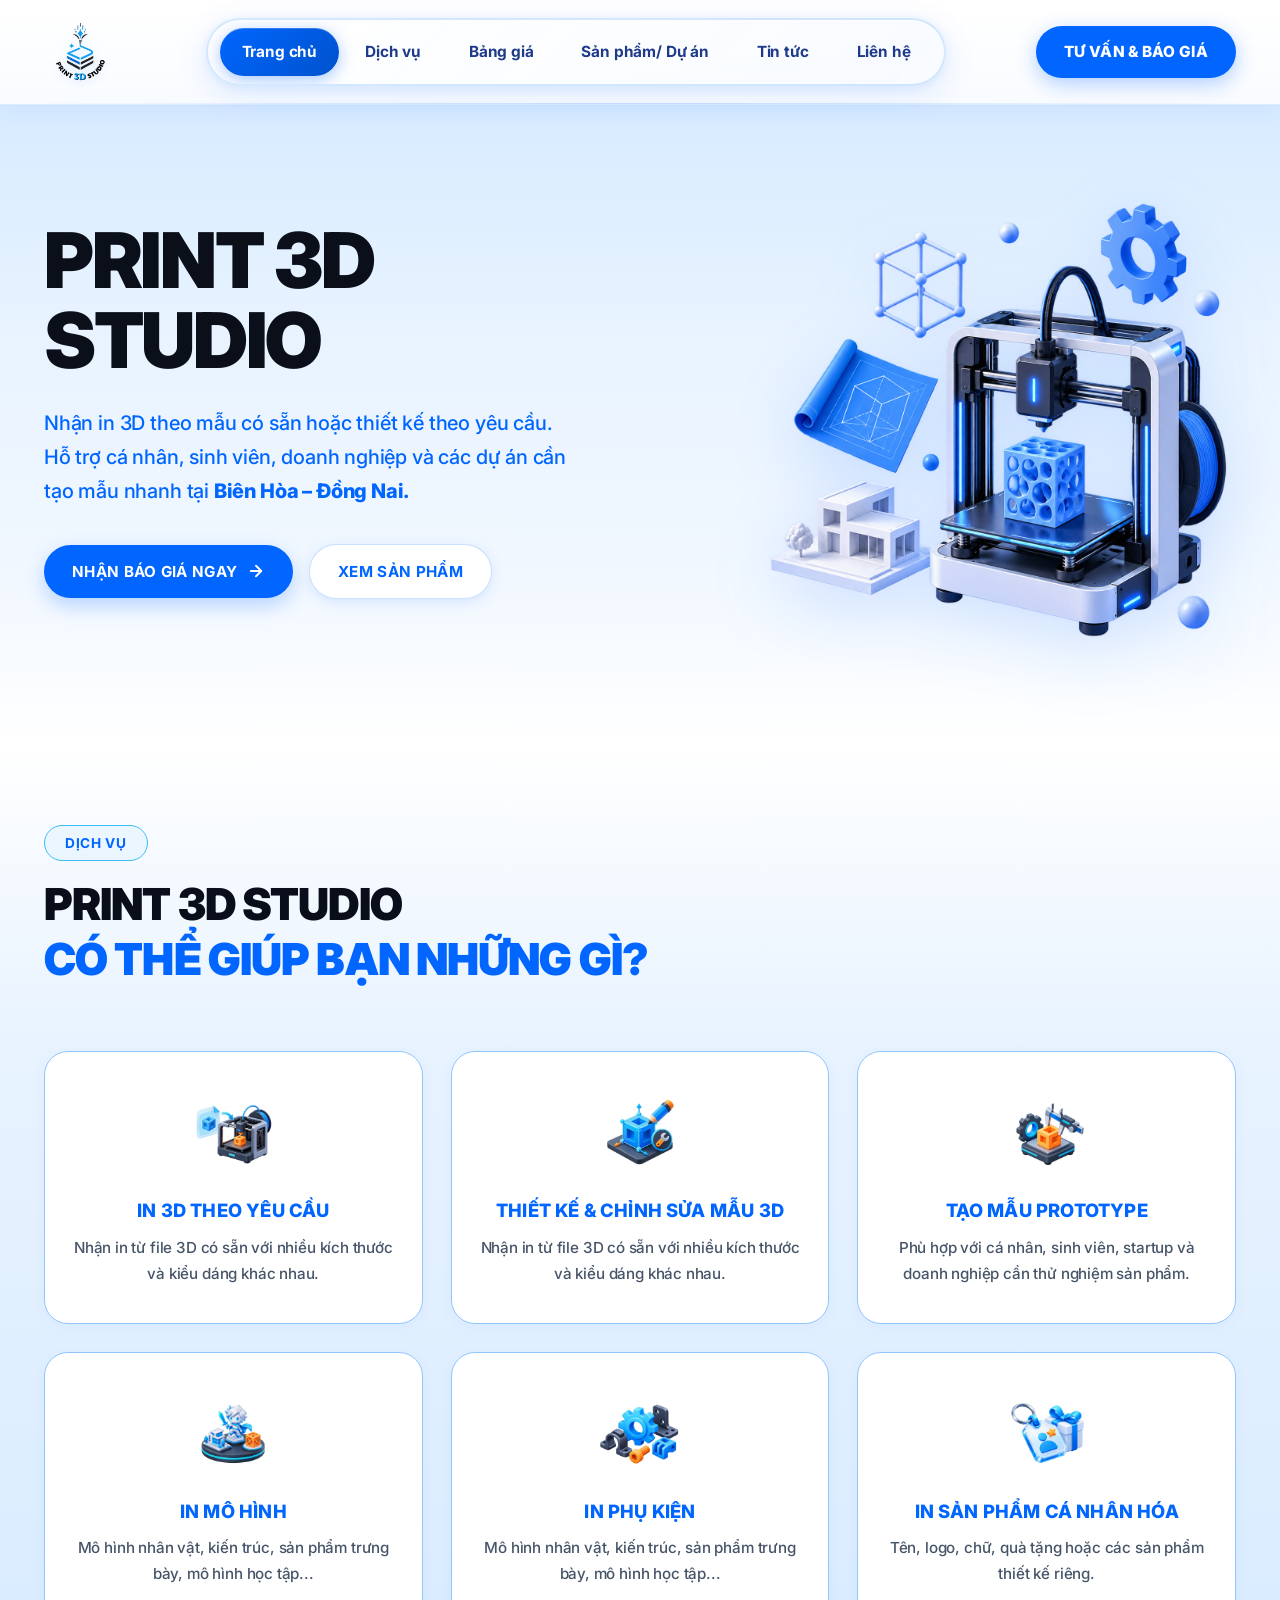
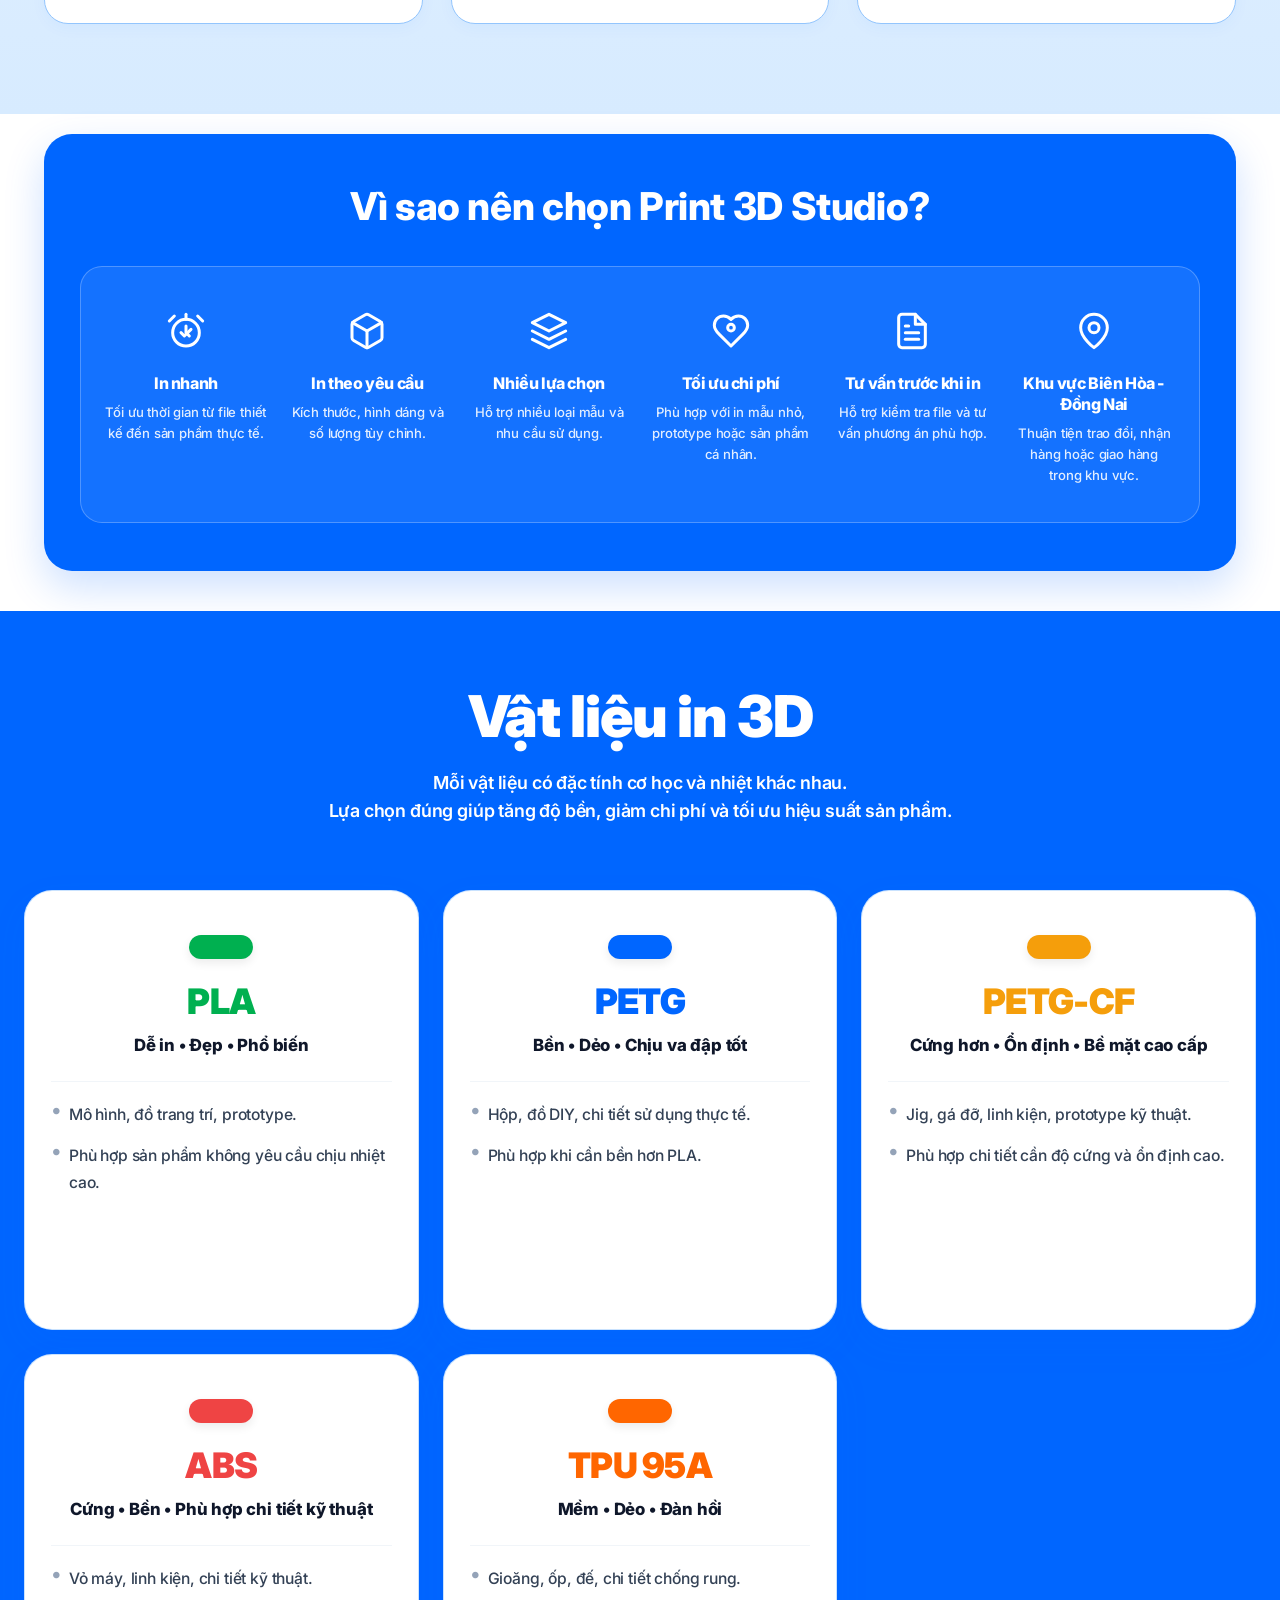
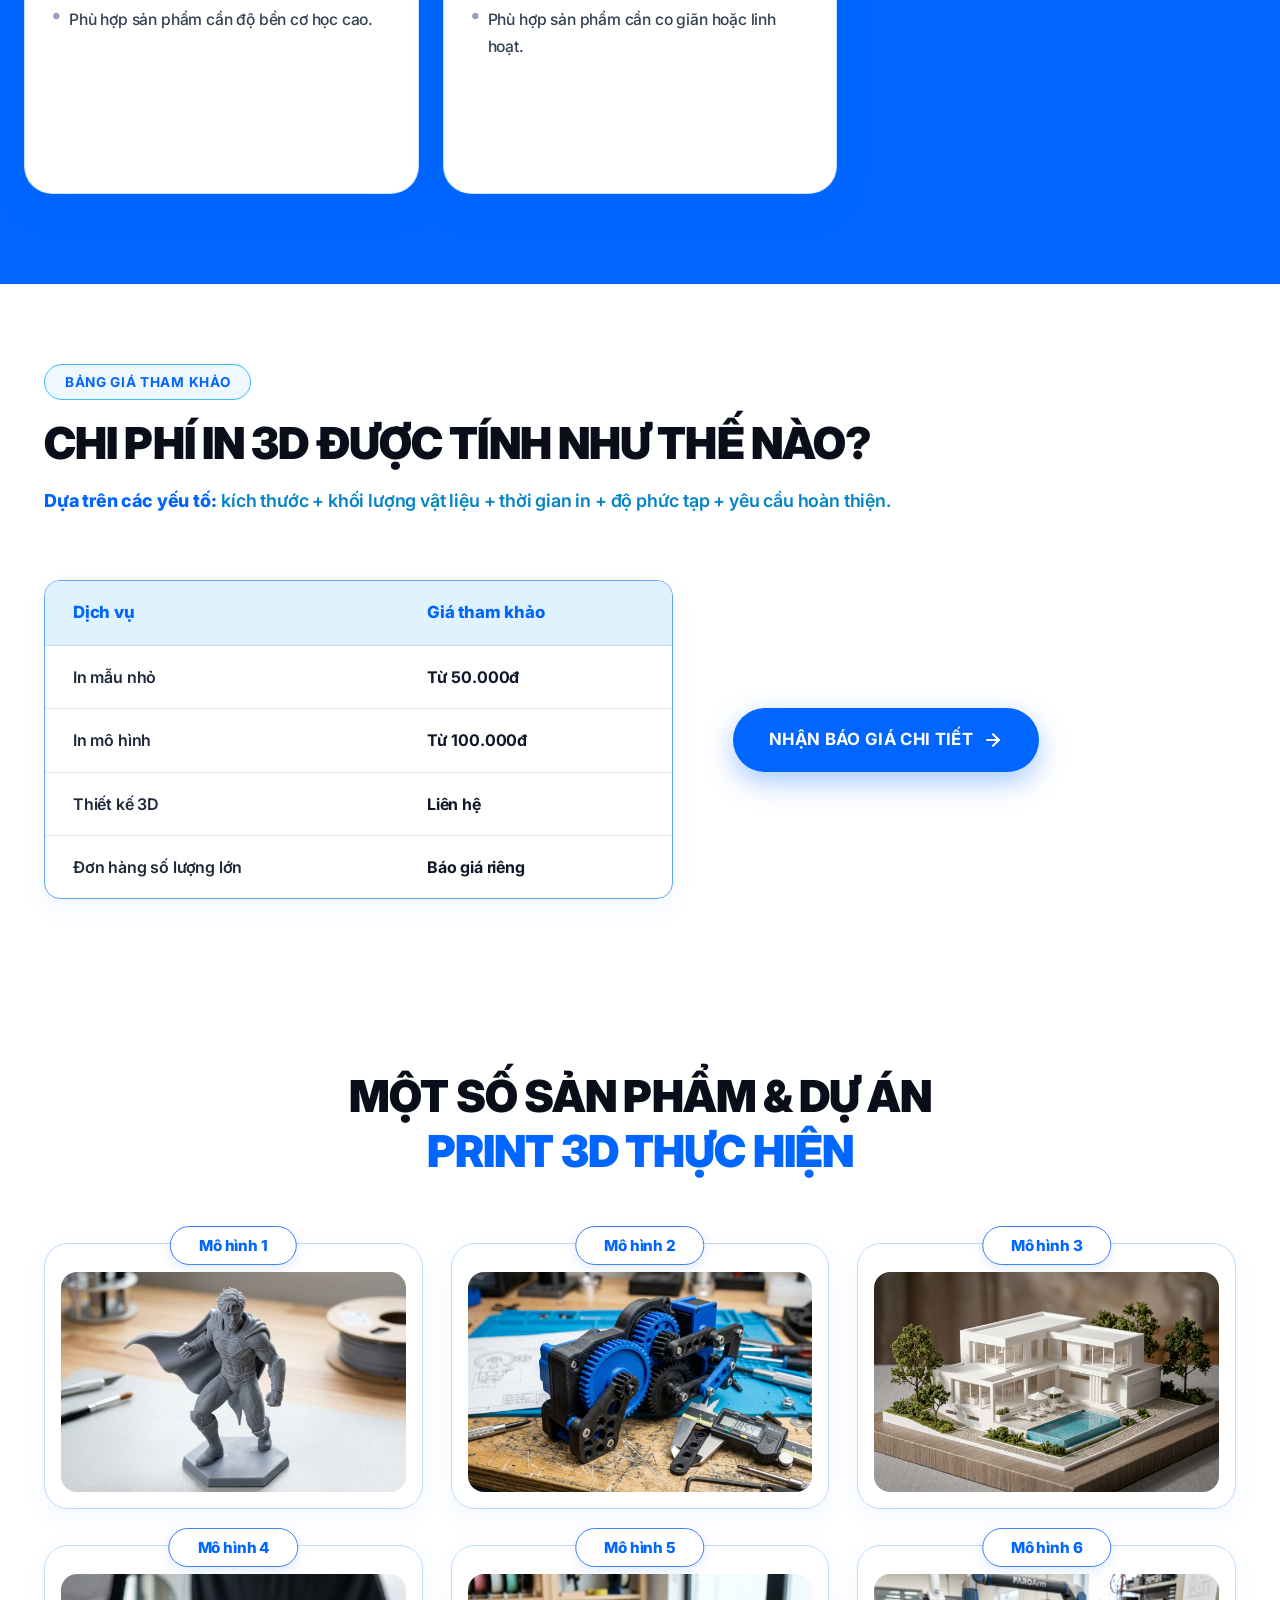
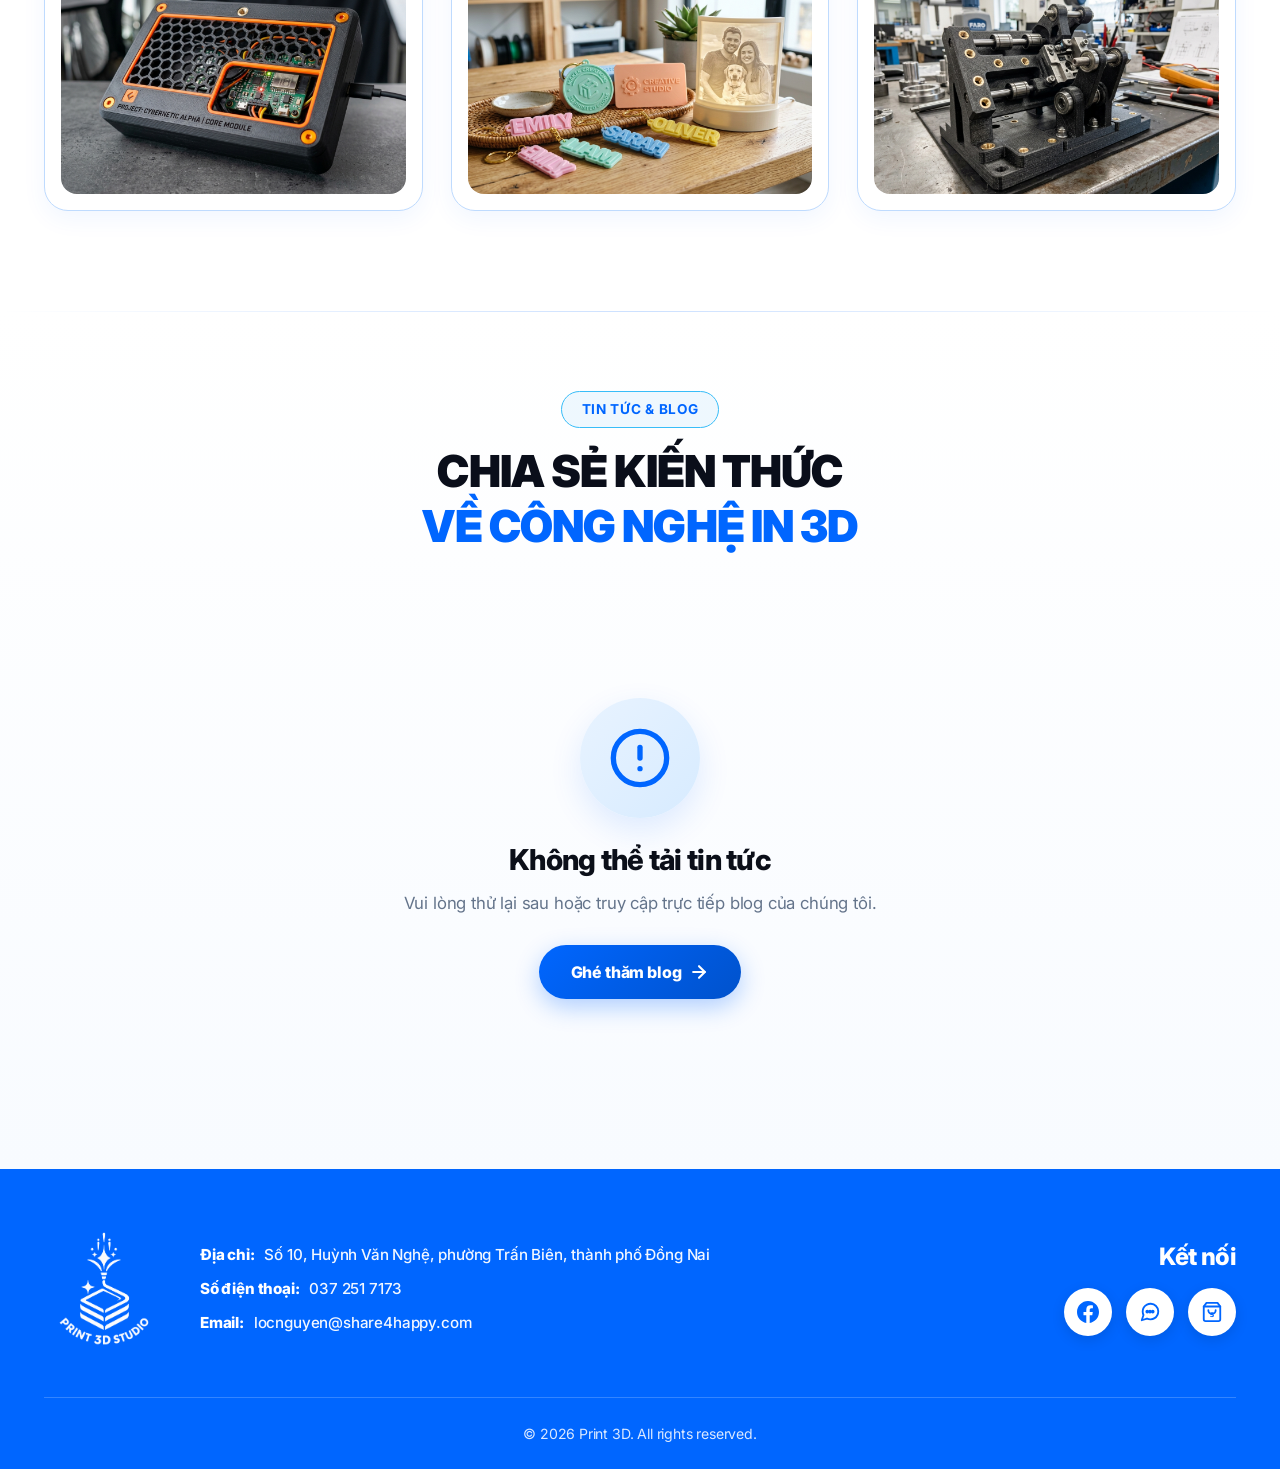
==== index.html @ 0ba37709 "fix: resolve syntax error in faq.js and filter news by category ID 208 - Fix typo initFaq to initFAQ" ====
<!DOCTYPE html>
<html lang="vi">

<head>
  <meta charset="UTF-8">
  <meta name="viewport" content="width=device-width, initial-scale=1.0">
  <title>Print 3D Studio - Dịch Vụ In 3D & Tạo Mẫu Nhanh Tại Biên Hòa</title>
  <meta name="description"
    content="Print 3D Studio - Nhận in 3D theo mẫu có sẵn hoặc thiết kế theo yêu cầu. Hỗ trợ cá nhân, sinh viên, doanh nghiệp tại Biên Hòa - Đồng Nai.">

  <!-- Favicon -->
  <link rel="icon" type="image/png" href="./asset/images/logo-header.png">

  <!-- Main Stylesheet -->
  <link rel="stylesheet" href="./css/main.css">
</head>

<body>

  <!-- ==================== HEADER ==================== -->
  <header id="header" class="site-header" aria-label="Main Navigation">
    <div class="container header-container">
      <div class="header-inner">
        <!-- Logo -->
        <a href="#hero" class="header-logo" aria-label="Trang chủ Print 3D Studio">
          <img src="./asset/images/logo-header.png" alt="Print 3D Studio Logo" class="logo-img" width="56" height="56">
        </a>

        <!-- Navigation Pill -->
        <nav class="nav-pill" id="navbar">
          <ul class="nav-list">
            <li class="nav-item"><a href="#hero" class="nav-link is-active">Trang chủ</a></li>
            <li class="nav-item"><a href="#services" class="nav-link">Dịch vụ</a></li>
            <li class="nav-item"><a href="#pricing" class="nav-link">Bảng giá</a></li>
            <li class="nav-item"><a href="#gallery" class="nav-link">Sản phẩm/ Dự án</a></li>
            <li class="nav-item"><a href="#news" class="nav-link">Tin tức</a></li>
            <li class="nav-item"><a href="#footer" class="nav-link">Liên hệ</a></li>
          </ul>
        </nav>

        <!-- Header Action -->
        <div class="header-actions">
          <button type="button" class="btn btn-nav open-modal-btn" data-target="quote-modal">
            Tư vấn &amp; Báo giá
          </button>

          <!-- Mobile Toggle Button -->
          <button type="button" class="mobile-toggle-btn" id="mobileMenuToggle" aria-label="Mở menu điều hướng">
            <span class="hamburger-bar"></span>
            <span class="hamburger-bar"></span>
            <span class="hamburger-bar"></span>
          </button>
        </div>
      </div>
    </div>

    <!-- Mobile Navigation Drawer -->
    <div class="mobile-drawer" id="mobileDrawer">
      <ul class="mobile-nav-list">
        <li><a href="#hero" class="mobile-nav-link">Trang chủ</a></li>
        <li><a href="#services" class="mobile-nav-link">Dịch vụ</a></li>
        <li><a href="#pricing" class="mobile-nav-link">Bảng giá</a></li>
        <li><a href="#gallery" class="mobile-nav-link">Sản phẩm/ Dự án</a></li>
        <li><a href="#news" class="mobile-nav-link">Tin tức</a></li>
        <li><a href="#footer" class="mobile-nav-link">Liên hệ</a></li>
      </ul>
      <div class="mobile-drawer-cta">
        <button type="button" class="btn btn-primary open-modal-btn" style="width: 100%;" data-target="quote-modal">
          Tư vấn &amp; Báo giá
        </button>
      </div>
    </div>
  </header>

  <!-- ==================== MAIN CONTENT ==================== -->
  <main id="main-content">

    <!-- 1. HERO SECTION -->
    <section id="hero" class="section section-hero" aria-label="Hero Section">
      <div class="container hero-container">
        <div class="hero-grid">
          <!-- Left Content -->
          <div class="hero-content">
            <h1 class="hero-title">
              <span>PRINT 3D</span>
              <span>STUDIO</span>
            </h1>

            <p class="hero-description">
              Nhận in 3D theo mẫu có sẵn hoặc thiết kế theo yêu cầu.<br>
              Hỗ trợ cá nhân, sinh viên, doanh nghiệp và các dự án cần<br>
              tạo mẫu nhanh tại <strong class="location-highlight">Biên Hòa – Đồng Nai.</strong>
            </p>

            <div class="hero-actions">
              <button type="button" class="btn btn-primary open-modal-btn" data-target="quote-modal">
                <span>NHẬN BÁO GIÁ NGAY</span>
                <svg class="btn-arrow-icon" width="18" height="18" viewBox="0 0 24 24" fill="none" stroke="currentColor"
                  stroke-width="2.5" stroke-linecap="round" stroke-linejoin="round">
                  <line x1="5" y1="12" x2="19" y2="12"></line>
                  <polyline points="12 5 19 12 12 19"></polyline>
                </svg>
              </button>

              <a href="#gallery" class="btn btn-secondary">
                XEM SẢN PHẨM
              </a>
            </div>
          </div>

          <!-- Right Visual: 3D Printer Illustration -->
          <div class="hero-visual">
            <div class="visual-wrapper">
              <img src="./asset/images/hero.png" alt="Máy in 3D công nghệ cao Print 3D Studio" class="hero-printer-img"
                width="560" height="560">
            </div>
          </div>
        </div>
      </div>
    </section>

    <!-- 2. SERVICES SECTION -->
    <section id="services" class="section section-services" aria-label="Dịch vụ Print 3D Studio">
      <div class="container services-container">
        <div class="section-header text-left">
          <span class="section-badge">DỊCH VỤ</span>
          <h2 class="section-title">
            <span>PRINT 3D STUDIO</span>
            <span class="text-blue">CÓ THỂ GIÚP BẠN NHỮNG GÌ?</span>
          </h2>
        </div>

        <div class="services-grid">
          <!-- Service Card 1 -->
          <div class="service-card">
            <div class="service-icon-box">
              <img src="./asset/icons/icon-1.png" alt="In 3D theo yêu cầu" class="service-icon-img" width="80"
                height="80">
            </div>
            <h3 class="service-card-title">IN 3D THEO YÊU CẦU</h3>
            <p class="service-card-desc">
              Nhận in từ file 3D có sẵn với nhiều kích thước và kiểu dáng khác nhau.
            </p>
          </div>

          <!-- Service Card 2: Thiết kế & Chỉnh sửa mẫu 3D -->
          <div class="service-card">
            <div class="service-icon-box">
              <img src="./asset/icons/icon-2.png" alt="Thiết kế & chỉnh sửa mẫu 3D" class="service-icon-img" width="80"
                height="80">
            </div>
            <h3 class="service-card-title">THIẾT KẾ &amp; CHỈNH SỬA MẪU 3D</h3>
            <p class="service-card-desc">
              Nhận in từ file 3D có sẵn với nhiều kích thước và kiểu dáng khác nhau.
            </p>
          </div>

          <!-- Service Card 3: Tạo mẫu Prototype -->
          <div class="service-card">
            <div class="service-icon-box">
              <img src="./asset/icons/icon-3.png" alt="Tạo mẫu Prototype" class="service-icon-img" width="80"
                height="80">
            </div>
            <h3 class="service-card-title">TẠO MẪU PROTOTYPE</h3>
            <p class="service-card-desc">
              Phù hợp với cá nhân, sinh viên, startup và doanh nghiệp cần thử nghiệm sản phẩm.
            </p>
          </div>

          <!-- Service Card 4: In mô hình -->
          <div class="service-card">
            <div class="service-icon-box">
              <img src="./asset/icons/icon-4.png" alt="In mô hình" class="service-icon-img" width="80" height="80">
            </div>
            <h3 class="service-card-title">IN MÔ HÌNH</h3>
            <p class="service-card-desc">
              Mô hình nhân vật, kiến trúc, sản phẩm trưng bày, mô hình học tập...
            </p>
          </div>

          <!-- Service Card 5: In phụ kiện -->
          <div class="service-card">
            <div class="service-icon-box">
              <img src="./asset/icons/icon-5.png" alt="In phụ kiện" class="service-icon-img" width="80" height="80">
            </div>
            <h3 class="service-card-title">IN PHỤ KIỆN</h3>
            <p class="service-card-desc">
              Mô hình nhân vật, kiến trúc, sản phẩm trưng bày, mô hình học tập...
            </p>
          </div>

          <!-- Service Card 6: In sản phẩm cá nhân hóa -->
          <div class="service-card">
            <div class="service-icon-box">
              <img src="./asset/icons/icon-6.png" alt="In sản phẩm cá nhân hóa" class="service-icon-img" width="80"
                height="80">
            </div>
            <h3 class="service-card-title">IN SẢN PHẨM CÁ NHÂN HÓA</h3>
            <p class="service-card-desc">
              Tên, logo, chữ, quà tặng hoặc các sản phẩm thiết kế riêng.
            </p>
          </div>
        </div>
      </div>
    </section>

    <!-- 3. WHY CHOOSE US SECTION -->
    <section id="why-us" class="section section-features" aria-label="Vì sao nên chọn Print 3D Studio">
      <div class="container features-container">
        <div class="why-us-banner">
          <h2 class="why-us-title">Vì sao nên chọn Print 3D Studio?</h2>

          <div class="why-us-card-wrapper">
            <div class="why-us-grid">
              <!-- Item 1 -->
              <div class="why-us-item">
                <div class="why-us-icon">
                  <svg width="40" height="40" viewBox="0 0 24 24" fill="none" stroke="#ffffff" stroke-width="1.8"
                    stroke-linecap="round" stroke-linejoin="round">
                    <circle cx="12" cy="13" r="8"></circle>
                    <path d="M12 9v4l2 2"></path>
                    <path d="M5 3L2 6"></path>
                    <path d="M22 6l-3-3"></path>
                    <path d="M12 2v3"></path>
                    <polyline points="9 13 11 15 15 11"></polyline>
                  </svg>
                </div>
                <h3 class="why-us-heading">In nhanh</h3>
                <p class="why-us-text">Tối ưu thời gian từ file thiết kế đến sản phẩm thực tế.</p>
              </div>

              <!-- Item 2 -->
              <div class="why-us-item">
                <div class="why-us-icon">
                  <svg width="40" height="40" viewBox="0 0 24 24" fill="none" stroke="#ffffff" stroke-width="1.8"
                    stroke-linecap="round" stroke-linejoin="round">
                    <path
                      d="M21 16V8a2 2 0 0 0-1-1.73l-7-4a2 2 0 0 0-2 0l-7 4A2 2 0 0 0 3 8v8a2 2 0 0 0 1 1.73l7 4a2 2 0 0 0 2 0l7-4A2 2 0 0 0 21 16z">
                    </path>
                    <polyline points="3.27 6.96 12 12.01 20.73 6.96"></polyline>
                    <line x1="12" y1="22.08" x2="12" y2="12"></line>
                  </svg>
                </div>
                <h3 class="why-us-heading">In theo yêu cầu</h3>
                <p class="why-us-text">Kích thước, hình dáng và số lượng tùy chỉnh.</p>
              </div>

              <!-- Item 3 -->
              <div class="why-us-item">
                <div class="why-us-icon">
                  <svg width="40" height="40" viewBox="0 0 24 24" fill="none" stroke="#ffffff" stroke-width="1.8"
                    stroke-linecap="round" stroke-linejoin="round">
                    <polygon points="12 2 2 7 12 12 22 7 12 2"></polygon>
                    <polyline points="2 17 12 22 22 17"></polyline>
                    <polyline points="2 12 12 17 22 12"></polyline>
                  </svg>
                </div>
                <h3 class="why-us-heading">Nhiều lựa chọn</h3>
                <p class="why-us-text">Hỗ trợ nhiều loại mẫu và nhu cầu sử dụng.</p>
              </div>

              <!-- Item 4 -->
              <div class="why-us-item">
                <div class="why-us-icon">
                  <svg width="40" height="40" viewBox="0 0 24 24" fill="none" stroke="#ffffff" stroke-width="1.8"
                    stroke-linecap="round" stroke-linejoin="round">
                    <path
                      d="M19 14c1.49-1.46 3-3.21 3-5.5A5.5 5.5 0 0 0 16.5 3c-1.76 0-3 .5-4.5 2-1.5-1.5-2.74-2-4.5-2A5.5 5.5 0 0 0 2 8.5c0 2.3 1.5 4.05 3 5.5l7 7Z">
                    </path>
                    <circle cx="12" cy="10" r="2"></circle>
                  </svg>
                </div>
                <h3 class="why-us-heading">Tối ưu chi phí</h3>
                <p class="why-us-text">Phù hợp với in mẫu nhỏ, prototype hoặc sản phẩm cá nhân.</p>
              </div>

              <!-- Item 5 -->
              <div class="why-us-item">
                <div class="why-us-icon">
                  <svg width="40" height="40" viewBox="0 0 24 24" fill="none" stroke="#ffffff" stroke-width="1.8"
                    stroke-linecap="round" stroke-linejoin="round">
                    <path d="M14 2H6a2 2 0 0 0-2 2v16a2 2 0 0 0 2 2h12a2 2 0 0 0 2-2V8z"></path>
                    <polyline points="14 2 14 8 20 8"></polyline>
                    <line x1="16" y1="13" x2="8" y2="13"></line>
                    <line x1="16" y1="17" x2="8" y2="17"></line>
                    <polyline points="10 9 9 9 8 9"></polyline>
                  </svg>
                </div>
                <h3 class="why-us-heading">Tư vấn trước khi in</h3>
                <p class="why-us-text">Hỗ trợ kiểm tra file và tư vấn phương án phù hợp.</p>
              </div>

              <!-- Item 6 -->
              <div class="why-us-item">
                <div class="why-us-icon">
                  <svg width="40" height="40" viewBox="0 0 24 24" fill="none" stroke="#ffffff" stroke-width="1.8"
                    stroke-linecap="round" stroke-linejoin="round">
                    <path d="M20 10c0 6-8 12-8 12s-8-6-8-12a8 8 0 0 1 16 0Z"></path>
                    <circle cx="12" cy="10" r="3"></circle>
                  </svg>
                </div>
                <h3 class="why-us-heading">Khu vực Biên Hòa - Đồng Nai</h3>
                <p class="why-us-text">Thuận tiện trao đổi, nhận hàng hoặc giao hàng trong khu vực.</p>
              </div>
            </div>
          </div>
        </div>
      </div>
    </section>

    <!-- 4. MATERIALS SECTION -->
    <section id="materials" class="section section-overview" aria-label="Vật liệu in 3D">
      <div class="container materials-container">
        <div class="section-header text-center">
          <h2 class="materials-main-title">Vật liệu in 3D</h2>
          <p class="materials-main-subtitle">
            Mỗi vật liệu có đặc tính cơ học và nhiệt khác nhau.<br>
            Lựa chọn đúng giúp tăng độ bền, giảm chi phí và tối ưu hiệu suất sản phẩm.
          </p>
        </div>

        <div class="materials-grid">
          <!-- Card 1: PLA -->
          <div class="material-card material-pla">
            <div class="material-pill-bar"></div>
            <h3 class="material-title">PLA</h3>
            <p class="material-tagline">Dễ in &bull; Đẹp &bull; Phổ biến</p>
            <ul class="material-bullet-list">
              <li>Mô hình, đồ trang trí, prototype.</li>
              <li>Phù hợp sản phẩm không yêu cầu chịu nhiệt cao.</li>
            </ul>
          </div>

          <!-- Card 2: PETG -->
          <div class="material-card material-petg">
            <div class="material-pill-bar"></div>
            <h3 class="material-title">PETG</h3>
            <p class="material-tagline">Bền &bull; Dẻo &bull; Chịu va đập tốt</p>
            <ul class="material-bullet-list">
              <li>Hộp, đồ DIY, chi tiết sử dụng thực tế.</li>
              <li>Phù hợp khi cần bền hơn PLA.</li>
            </ul>
          </div>

          <!-- Card 3: PETG-CF -->
          <div class="material-card material-petg-cf">
            <div class="material-pill-bar"></div>
            <h3 class="material-title">PETG-CF</h3>
            <p class="material-tagline">Cứng hơn &bull; Ổn định &bull; Bề mặt cao cấp</p>
            <ul class="material-bullet-list">
              <li>Jig, gá đỡ, linh kiện, prototype kỹ thuật.</li>
              <li>Phù hợp chi tiết cần độ cứng và ổn định cao.</li>
            </ul>
          </div>

          <!-- Card 4: ABS -->
          <div class="material-card material-abs">
            <div class="material-pill-bar"></div>
            <h3 class="material-title">ABS</h3>
            <p class="material-tagline">Cứng &bull; Bền &bull; Phù hợp chi tiết kỹ thuật</p>
            <ul class="material-bullet-list">
              <li>Vỏ máy, linh kiện, chi tiết kỹ thuật.</li>
              <li>Phù hợp sản phẩm cần độ bền cơ học cao.</li>
            </ul>
          </div>

          <!-- Card 5: TPU 95A -->
          <div class="material-card material-tpu">
            <div class="material-pill-bar"></div>
            <h3 class="material-title">TPU 95A</h3>
            <p class="material-tagline">Mềm &bull; Dẻo &bull; Đàn hồi</p>
            <ul class="material-bullet-list">
              <li>Gioăng, ốp, đế, chi tiết chống rung.</li>
              <li>Phù hợp sản phẩm cần co giãn hoặc linh hoạt.</li>
            </ul>
          </div>
        </div>
      </div>
    </section>

    <!-- 5. PRICING SECTION -->
    <section id="pricing" class="section section-pricing" aria-label="Bảng giá tham khảo">
      <div class="container pricing-container">
        <div class="section-header text-left">
          <span class="section-badge">BẢNG GIÁ THAM KHẢO</span>
          <h2 class="section-title">
            <span>CHI PHÍ IN 3D</span>
            <span>ĐƯỢC TÍNH NHƯ THẾ NÀO?</span>
          </h2>
          <p class="pricing-subtitle">
            <strong class="text-blue-bold">Dựa trên các yếu tố:</strong>
            <span class="text-blue-factors">kích thước + khối lượng vật liệu + thời gian in + độ phức tạp + yêu cầu hoàn
              thiện.</span>
          </p>
        </div>

        <div class="pricing-layout">
          <!-- Left Table -->
          <div class="pricing-table-wrapper">
            <table class="pricing-table">
              <thead>
                <tr>
                  <th>Dịch vụ</th>
                  <th>Giá tham khảo</th>
                </tr>
              </thead>
              <tbody>
                <tr>
                  <td>In mẫu nhỏ</td>
                  <td class="price-val">Từ 50.000đ</td>
                </tr>
                <tr>
                  <td>In mô hình</td>
                  <td class="price-val">Từ 100.000đ</td>
                </tr>
                <tr>
                  <td>Thiết kế 3D</td>
                  <td class="price-val">Liên hệ</td>
                </tr>
                <tr>
                  <td>Đơn hàng số lượng lớn</td>
                  <td class="price-val">Báo giá riêng</td>
                </tr>
              </tbody>
            </table>
          </div>

          <!-- Right Large CTA Button -->
          <div class="pricing-cta-box">
            <button type="button" class="btn btn-primary btn-cta-pricing open-modal-btn" data-target="quote-modal">
              <span>NHẬN BÁO GIÁ CHI TIẾT</span>
              <svg width="20" height="20" viewBox="0 0 24 24" fill="none" stroke="currentColor" stroke-width="2.5"
                stroke-linecap="round" stroke-linejoin="round">
                <line x1="5" y1="12" x2="19" y2="12"></line>
                <polyline points="12 5 19 12 12 19"></polyline>
              </svg>
            </button>
          </div>
        </div>
      </div>
    </section>

    <!-- 6. GALLERY SECTION -->
    <section id="gallery" class="section section-gallery" aria-label="Sản phẩm và dự án thực hiện">
      <div class="container gallery-container">
        <div class="section-header text-center">
          <h2 class="section-title">
            <span>MỘT SỐ SẢN PHẨM &amp; DỰ ÁN</span>
            <span class="text-blue">PRINT 3D THỰC HIỆN</span>
          </h2>
        </div>

        <div class="gallery-grid">
          <!-- Item 1 -->
          <div class="gallery-card">
            <div class="gallery-badge">Mô hình 1</div>
            <div class="gallery-thumb-box">
              <img src="./asset/images/gallery-figure.jpg" alt="Mô hình nhân vật 3D" class="gallery-img" loading="lazy">
            </div>
          </div>

          <!-- Item 2 -->
          <div class="gallery-card">
            <div class="gallery-badge">Mô hình 2</div>
            <div class="gallery-thumb-box">
              <img src="./asset/images/gallery-mechanic.jpg" alt="Chi tiết cơ khí và bánh răng kỹ thuật"
                class="gallery-img" loading="lazy">
            </div>
          </div>

          <!-- Item 3 -->
          <div class="gallery-card">
            <div class="gallery-badge">Mô hình 3</div>
            <div class="gallery-thumb-box">
              <img src="./asset/images/gallery-architecture.jpg" alt="Mô hình kiến trúc biệt thự thu nhỏ"
                class="gallery-img" loading="lazy">
            </div>
          </div>

          <!-- Item 4 -->
          <div class="gallery-card">
            <div class="gallery-badge">Mô hình 4</div>
            <div class="gallery-thumb-box">
              <img src="./asset/images/gallery-enclosure.jpg" alt="Vỏ hộp thiết bị điện tử custom" class="gallery-img"
                loading="lazy">
            </div>
          </div>

          <!-- Item 5 -->
          <div class="gallery-card">
            <div class="gallery-badge">Mô hình 5</div>
            <div class="gallery-thumb-box">
              <img src="./asset/images/gallery-custom-gift.jpg" alt="Móc khóa và quà tặng cá nhân hóa"
                class="gallery-img" loading="lazy">
            </div>
          </div>

          <!-- Item 6 -->
          <div class="gallery-card">
            <div class="gallery-badge">Mô hình 6</div>
            <div class="gallery-thumb-box">
              <img src="./asset/images/gallery-prototype-jig.jpg" alt="Đồ gá Jig và prototype kỹ thuật công nghiệp"
                class="gallery-img" loading="lazy">
            </div>
          </div>
        </div>
      </div>
    </section>

    <!-- 7. NEWS SECTION (TIN TỨC) -->
    <section id="news" class="section section-news" aria-label="Tin tức và blog">
      <div class="container news-container">
        <div class="section-header text-center">
          <span class="section-badge">TIN TỨC & BLOG</span>
          <h2 class="section-title">
            <span>CHIA SẺ KIẾN THỨC</span>
            <span class="text-blue">VỀ CÔNG NGHỆ IN 3D</span>
          </h2>
        </div>

        <!-- Empty State (Hiển thị khi chưa có tin tức) -->
        <div class="news-empty-state">
          <div class="news-empty-icon">
            <svg viewBox="0 0 24 24" fill="none" stroke="currentColor" stroke-width="2" stroke-linecap="round"
              stroke-linejoin="round">
              <path d="M2 3h6a4 4 0 0 1 4 4v14a3 3 0 0 0-3-3H2z"></path>
              <path d="M22 3h-6a4 4 0 0 0-4 4v14a3 3 0 0 1 3-3h7z"></path>
            </svg>
          </div>
          <h3 class="news-empty-title">Nội dung đang được cập nhật</h3>
          <p class="news-empty-text">
            Chúng tôi đang chuẩn bị những bài viết hữu ích về công nghệ in 3D, <br>
            hướng dẫn sử dụng, case study và xu hướng mới nhất trong lĩnh vực này.
          </p>
          <a href="https://share4happy.com/" target="_blank" rel="noopener noreferrer" class="news-empty-cta">
            <span>Ghé thăm blog của chúng tôi</span>
            <svg viewBox="0 0 24 24" fill="none" stroke="currentColor" stroke-width="2.5" stroke-linecap="round"
              stroke-linejoin="round">
              <line x1="5" y1="12" x2="19" y2="12"></line>
              <polyline points="12 5 19 12 12 19"></polyline>
            </svg>
          </a>
        </div>

        <!-- News Grid (Sẽ hiển thị khi có tin tức, hiện tại ẩn) -->
        <div class="news-grid" style="display: none;">
          <!-- News Card 1 (Template) -->
          <article class="news-card">
            <div class="news-thumb">
              <img src="./asset/images/gallery-figure.jpg" alt="Tiêu đề tin tức" class="news-thumb-img">
              <span class="news-badge">In 3D</span>
            </div>
            <div class="news-content">
              <div class="news-meta">
                <span class="news-date">
                  <svg viewBox="0 0 24 24" fill="none" stroke="currentColor" stroke-width="2" stroke-linecap="round"
                    stroke-linejoin="round">
                    <rect x="3" y="4" width="18" height="18" rx="2" ry="2"></rect>
                    <line x1="16" y1="2" x2="16" y2="6"></line>
                    <line x1="8" y1="2" x2="8" y2="6"></line>
                    <line x1="3" y1="10" x2="21" y2="10"></line>
                  </svg>
                  15/01/2026
                </span>
                <span class="news-author">
                  <svg viewBox="0 0 24 24" fill="none" stroke="currentColor" stroke-width="2" stroke-linecap="round"
                    stroke-linejoin="round">
                    <path d="M20 21v-2a4 4 0 0 0-4-4H8a4 4 0 0 0-4 4v2"></path>
                    <circle cx="12" cy="7" r="4"></circle>
                  </svg>
                  Admin
                </span>
              </div>
              <h3 class="news-title">Hướng dẫn chọn vật liệu in 3D phù hợp cho từng dự án</h3>
              <p class="news-excerpt">
                Tìm hiểu đặc tính của từng loại nhựa in 3D như PLA, PETG, ABS và TPU để chọn được vật liệu tốt nhất cho
                sản phẩm của bạn...
              </p>
              <a href="#" class="news-read-more">
                Đọc tiếp
                <svg viewBox="0 0 24 24" fill="none" stroke="currentColor" stroke-width="2.5" stroke-linecap="round"
                  stroke-linejoin="round">
                  <line x1="5" y1="12" x2="19" y2="12"></line>
                  <polyline points="12 5 19 12 12 19"></polyline>
                </svg>
              </a>
            </div>
          </article>
        </div>

        <!-- CTA để xem thêm tin tức (Hiển thị khi có tin tức) -->
        <div class="news-cta-wrapper" style="display: none;">
          <a href="https://share4happy.com/" target="_blank" rel="noopener noreferrer" class="btn-news-more">
            <span>Xem tất cả tin tức</span>
            <svg viewBox="0 0 24 24" fill="none" stroke="currentColor" stroke-width="2.5" stroke-linecap="round"
              stroke-linejoin="round">
              <line x1="5" y1="12" x2="19" y2="12"></line>
              <polyline points="12 5 19 12 12 19"></polyline>
            </svg>
          </a>
        </div>
      </div>
    </section>
  </main>

  <!-- ==================== FOOTER ==================== -->
  <footer id="footer" class="site-footer" aria-label="Footer Print 3D Studio">
    <div class="container footer-container">
      <div class="footer-main">
        <!-- Left: Logo & Contact Info -->
        <div class="footer-brand-info">
          <a href="#hero" class="footer-logo-link" aria-label="Trang chủ Print 3D Studio">
            <img src="./asset/images/logo-footer.png" alt="Print 3D Studio White Logo" class="footer-logo-img"
              width="100" height="100">
          </a>

          <div class="footer-contact-details">
            <p class="contact-line">
              <strong class="contact-label">Địa chỉ:</strong>
              <span class="contact-value">Số 10, Huỳnh Văn Nghệ, phường Trấn Biên, thành phố Đồng Nai</span>
            </p>
            <p class="contact-line">
              <strong class="contact-label">Số điện thoại:</strong>
              <a href="tel:0372517173" class="contact-value contact-link">037 251 7173</a>
            </p>
            <p class="contact-line">
              <strong class="contact-label">Email:</strong>
              <a href="mailto:locnguyen@share4happy.com"
                class="contact-value contact-link">locnguyen@share4happy.com</a>
            </p>
          </div>
        </div>

        <!-- Right: Social Connections -->
        <div class="footer-social-section">
          <h3 class="social-title">Kết nối</h3>
          <div class="social-icons-row">
            <!-- Facebook -->
            <a href="https://facebook.com" target="_blank" rel="noopener noreferrer" class="social-icon-btn"
              aria-label="Facebook">
              <svg width="22" height="22" viewBox="0 0 24 24" fill="#0066ff">
                <path
                  d="M24 12.073c0-6.627-5.373-12-12-12s-12 5.373-12 12c0 5.99 4.388 10.954 10.125 11.854v-8.385H7.078v-3.47h3.047V9.43c0-3.007 1.792-4.669 4.533-4.669 1.312 0 2.686.235 2.686.235v2.953H15.83c-1.491 0-1.956.925-1.956 1.874v2.25h3.328l-.532 3.47h-2.796v8.385C19.612 23.027 24 18.062 24 12.073z" />
              </svg>
            </a>

            <!-- Chat / Zalo / Messenger -->
            <a href="https://zalo.me/0372517173" target="_blank" rel="noopener noreferrer" class="social-icon-btn"
              aria-label="Nhắn tin Zalo">
              <svg width="22" height="22" viewBox="0 0 24 24" fill="none" stroke="#0066ff" stroke-width="2"
                stroke-linecap="round" stroke-linejoin="round">
                <path
                  d="M21 11.5a8.38 8.38 0 0 1-.9 3.8 8.5 8.5 0 0 1-7.6 4.7 8.38 8.38 0 0 1-3.8-.9L3 21l1.9-5.7a8.38 8.38 0 0 1-.9-3.8 8.5 8.5 0 0 1 4.7-7.6 8.38 8.38 0 0 1 3.8-.9h.5a8.48 8.48 0 0 1 8 8v.5z">
                </path>
                <circle cx="9" cy="11.5" r="1" fill="#0066ff"></circle>
                <circle cx="12" cy="11.5" r="1" fill="#0066ff"></circle>
                <circle cx="15" cy="11.5" r="1" fill="#0066ff"></circle>
              </svg>
            </a>

            <!-- Shopee -->
            <a href="https://shopee.vn" target="_blank" rel="noopener noreferrer" class="social-icon-btn"
              aria-label="Shopee Store">
              <svg width="22" height="22" viewBox="0 0 24 24" fill="none" stroke="#0066ff" stroke-width="2"
                stroke-linecap="round" stroke-linejoin="round">
                <path d="M6 2L3 6v14a2 2 0 0 0 2 2h14a2 2 0 0 0 2-2V6l-3-4z"></path>
                <line x1="3" y1="6" x2="21" y2="6"></line>
                <path d="M16 10a4 4 0 0 1-8 0"></path>
                <text x="12" y="17" font-size="7" font-weight="900" fill="#0066ff" stroke="none" text-anchor="middle"
                  font-family="system-ui, sans-serif">S</text>
              </svg>
            </a>
          </div>
        </div>
      </div>

      <!-- Divider & Bottom Copyright -->
      <div class="footer-bottom">
        <p class="copyright-text">&copy; 2026 Print 3D. All rights reserved.</p>
      </div>
    </div>
  </footer>

  <!-- ==================== CONSULTATION & QUOTE MODAL ==================== -->
  <div class="modal" id="quote-modal" role="dialog" aria-modal="true" aria-labelledby="modalTitle" aria-hidden="true">
    <div class="modal-overlay" data-close="true"></div>
    <div class="modal-dialog">
      <button type="button" class="modal-close-btn" data-close="true" aria-label="Đóng cửa sổ">
        &times;
      </button>
      <div class="modal-header">
        <span class="section-badge" style="margin-bottom: 8px;">TƯ VẤN &amp; BÁO GIÁ</span>
        <h3 id="modalTitle" style="font-size: 1.5rem; font-weight: 800; color: #0b0f19; margin-bottom: 8px;">
          Nhận Báo Giá In 3D Nhanh
        </h3>
        <p style="font-size: 0.9rem; color: #64748b; margin-bottom: 24px;">
          Gửi thông tin mẫu hoặc yêu cầu của bạn, Print 3D Studio sẽ liên hệ tư vấn phương án tối ưu nhất.
        </p>
      </div>

      <form class="modal-form" id="quoteForm">
        <div style="margin-bottom: 16px;">
          <label for="customerName"
            style="display: block; font-size: 0.88rem; font-weight: 700; margin-bottom: 6px; color: #1e293b;">Họ và tên
            *</label>
          <input type="text" id="customerName" name="name" required placeholder="Ví dụ: Nguyễn Văn A"
            style="width: 100%; padding: 12px 16px; border: 1.5px solid #cbd5e1; border-radius: 12px; font-size: 0.95rem; outline: none;">
        </div>

        <div style="margin-bottom: 16px;">
          <label for="customerPhone"
            style="display: block; font-size: 0.88rem; font-weight: 700; margin-bottom: 6px; color: #1e293b;">Số điện
            thoại / Zalo *</label>
          <input type="tel" id="customerPhone" name="phone" required placeholder="Ví dụ: 037 251 7173"
            style="width: 100%; padding: 12px 16px; border: 1.5px solid #cbd5e1; border-radius: 12px; font-size: 0.95rem; outline: none;">
        </div>

        <div style="margin-bottom: 16px;">
          <label for="materialChoice"
            style="display: block; font-size: 0.88rem; font-weight: 700; margin-bottom: 6px; color: #1e293b;">Nhu cầu
            vật liệu</label>
          <select id="materialChoice" name="material"
            style="width: 100%; padding: 12px 16px; border: 1.5px solid #cbd5e1; border-radius: 12px; font-size: 0.95rem; outline: none; background-color: #fff;">
            <option value="Tư vấn giúp tôi">Chưa rõ (Cần tư vấn thêm)</option>
            <option value="PLA">PLA (Mô hình, trang trí)</option>
            <option value="PETG">PETG (Bền, dẻo, chịu lực)</option>
            <option value="PETG-CF">PETG-CF (Cứng, sợi carbon cao cấp)</option>
            <option value="ABS">ABS (Chịu nhiệt, cơ tính cao)</option>
            <option value="TPU 95A">TPU 95A (Dẻo, cao su đàn hồi)</option>
          </select>
        </div>

        <div style="margin-bottom: 24px;">
          <label for="projectNote"
            style="display: block; font-size: 0.88rem; font-weight: 700; margin-bottom: 6px; color: #1e293b;">Ghi chú
            hoặc link file 3D (nếu có)</label>
          <textarea id="projectNote" name="note" rows="3"
            placeholder="Kích thước mong muốn, link Google Drive file STL/STEP..."
            style="width: 100%; padding: 12px 16px; border: 1.5px solid #cbd5e1; border-radius: 12px; font-size: 0.95rem; outline: none; resize: vertical;"></textarea>
        </div>

        <button type="submit" class="btn btn-primary" style="width: 100%; font-size: 1rem; padding: 16px;">
          GỬI YÊU CẦU BÁO GIÁ NGAY &rarr;
        </button>

        <div id="formSuccessMsg"
          style="display: none; margin-top: 16px; padding: 12px; background: #ecfdf5; border: 1px solid #10b981; border-radius: 8px; color: #065f46; font-size: 0.9rem; text-align: center; font-weight: 600;">
          Cảm ơn bạn! Yêu cầu đã được gửi thành công. Chúng tôi sẽ liên hệ trong ít phút.
        </div>
      </form>
    </div>
  </div>

  <!-- Main JavaScript -->
  <script type="module" src="./js/main.js"></script>
</body>

</html>
---- css/main.css ----
/**
 * Main Stylesheet Entry Point - Print 3D Studio Landing Page
 */

/* 1. Base Tokens & Reset */
@import url('./variables.css');
@import url('./reset.css');

/* 2. Global Layout & Components */
@import url('./layout.css');
@import url('./components.css');

/* 3. Section-specific Styles */
@import url('./sections/header.css');
@import url('./sections/hero.css');
@import url('./sections/services.css');
@import url('./sections/features.css');
@import url('./sections/overview.css');
@import url('./sections/pricing.css');
@import url('./sections/gallery.css');
@import url('./sections/news.css');
@import url('./sections/footer.css');
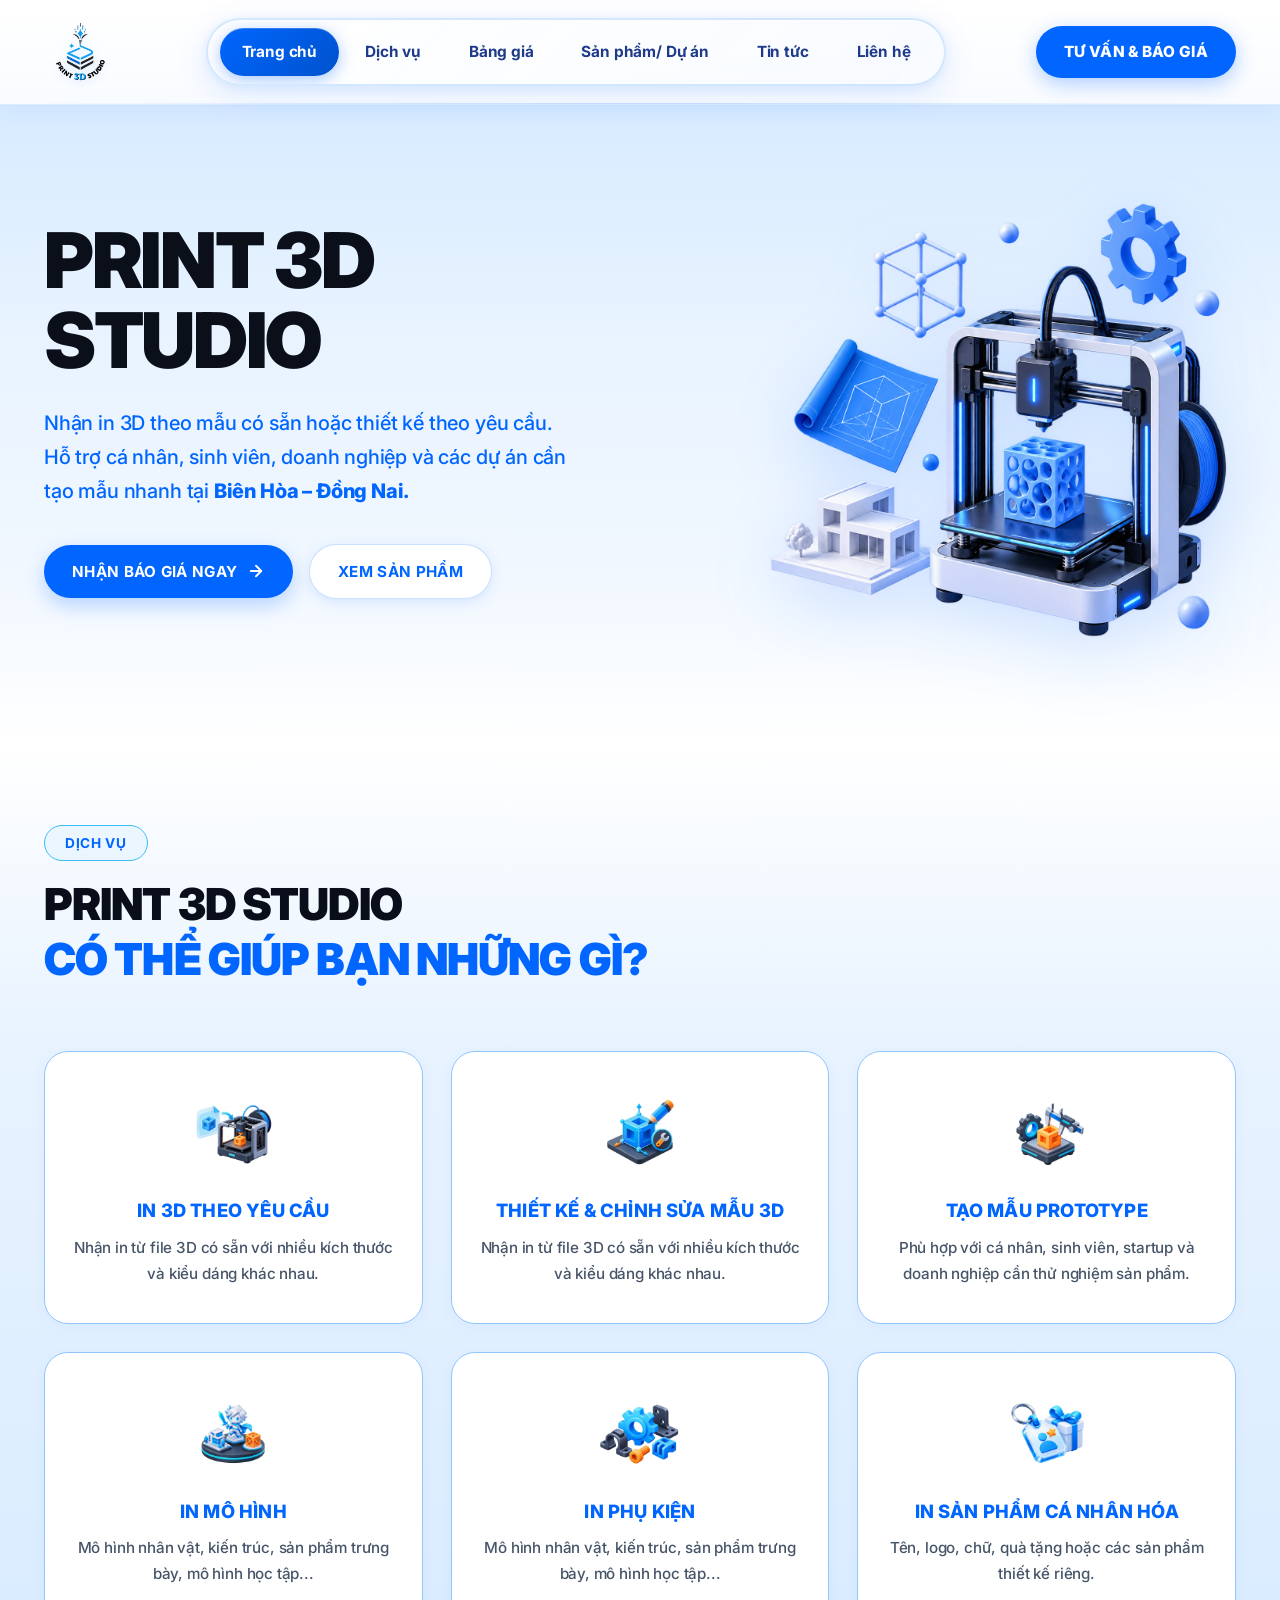
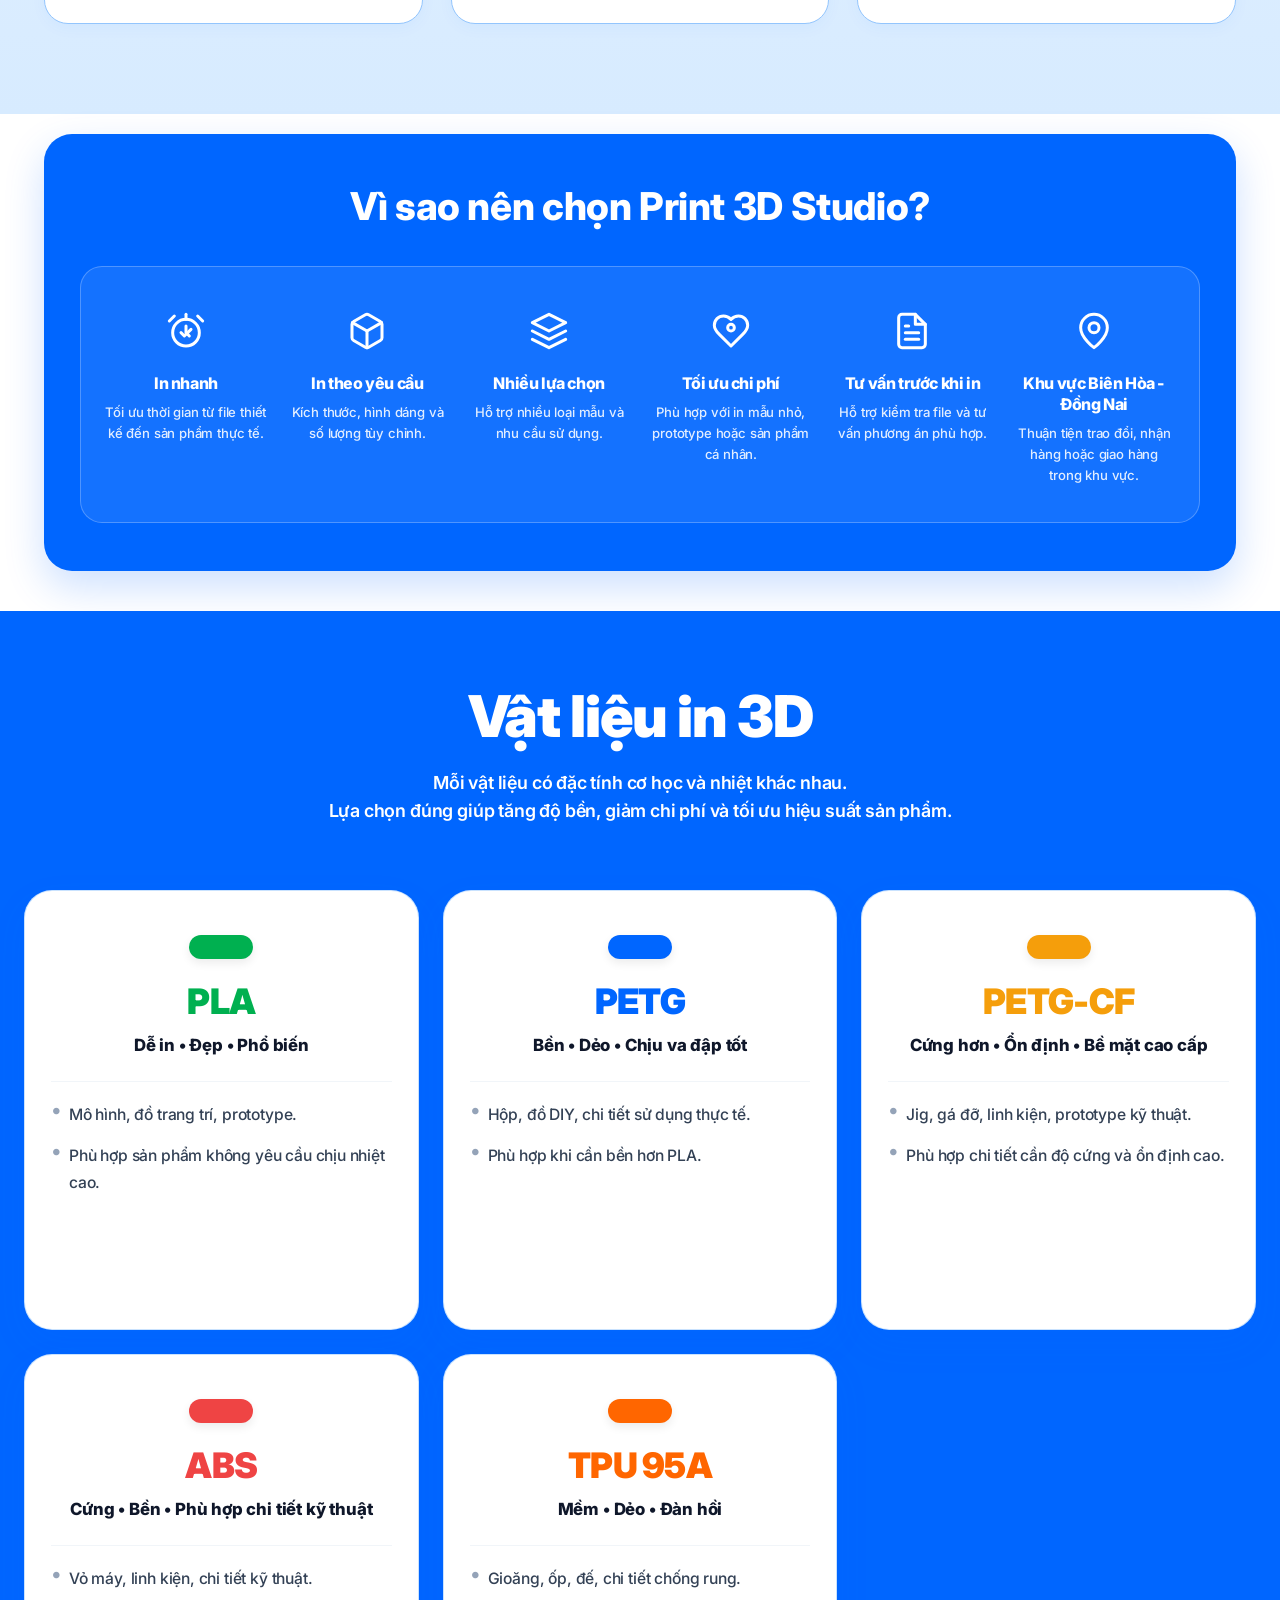
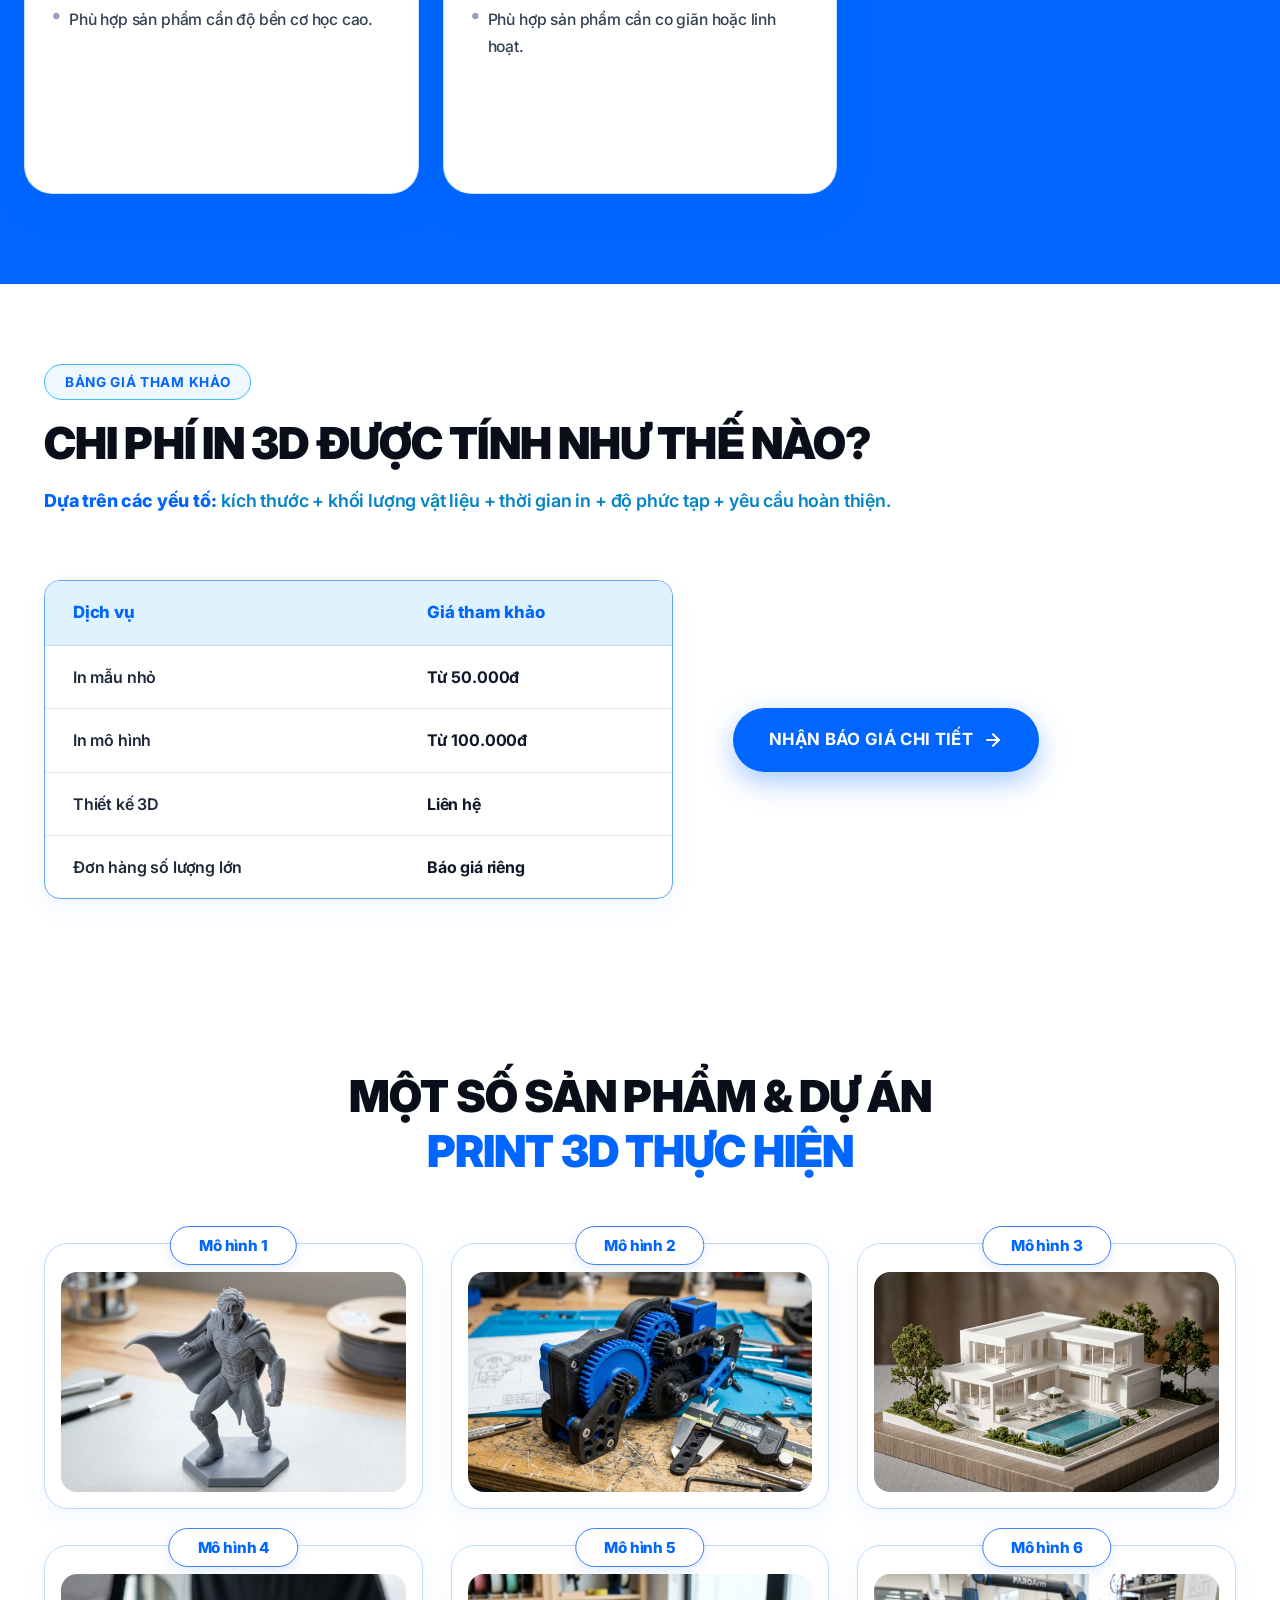
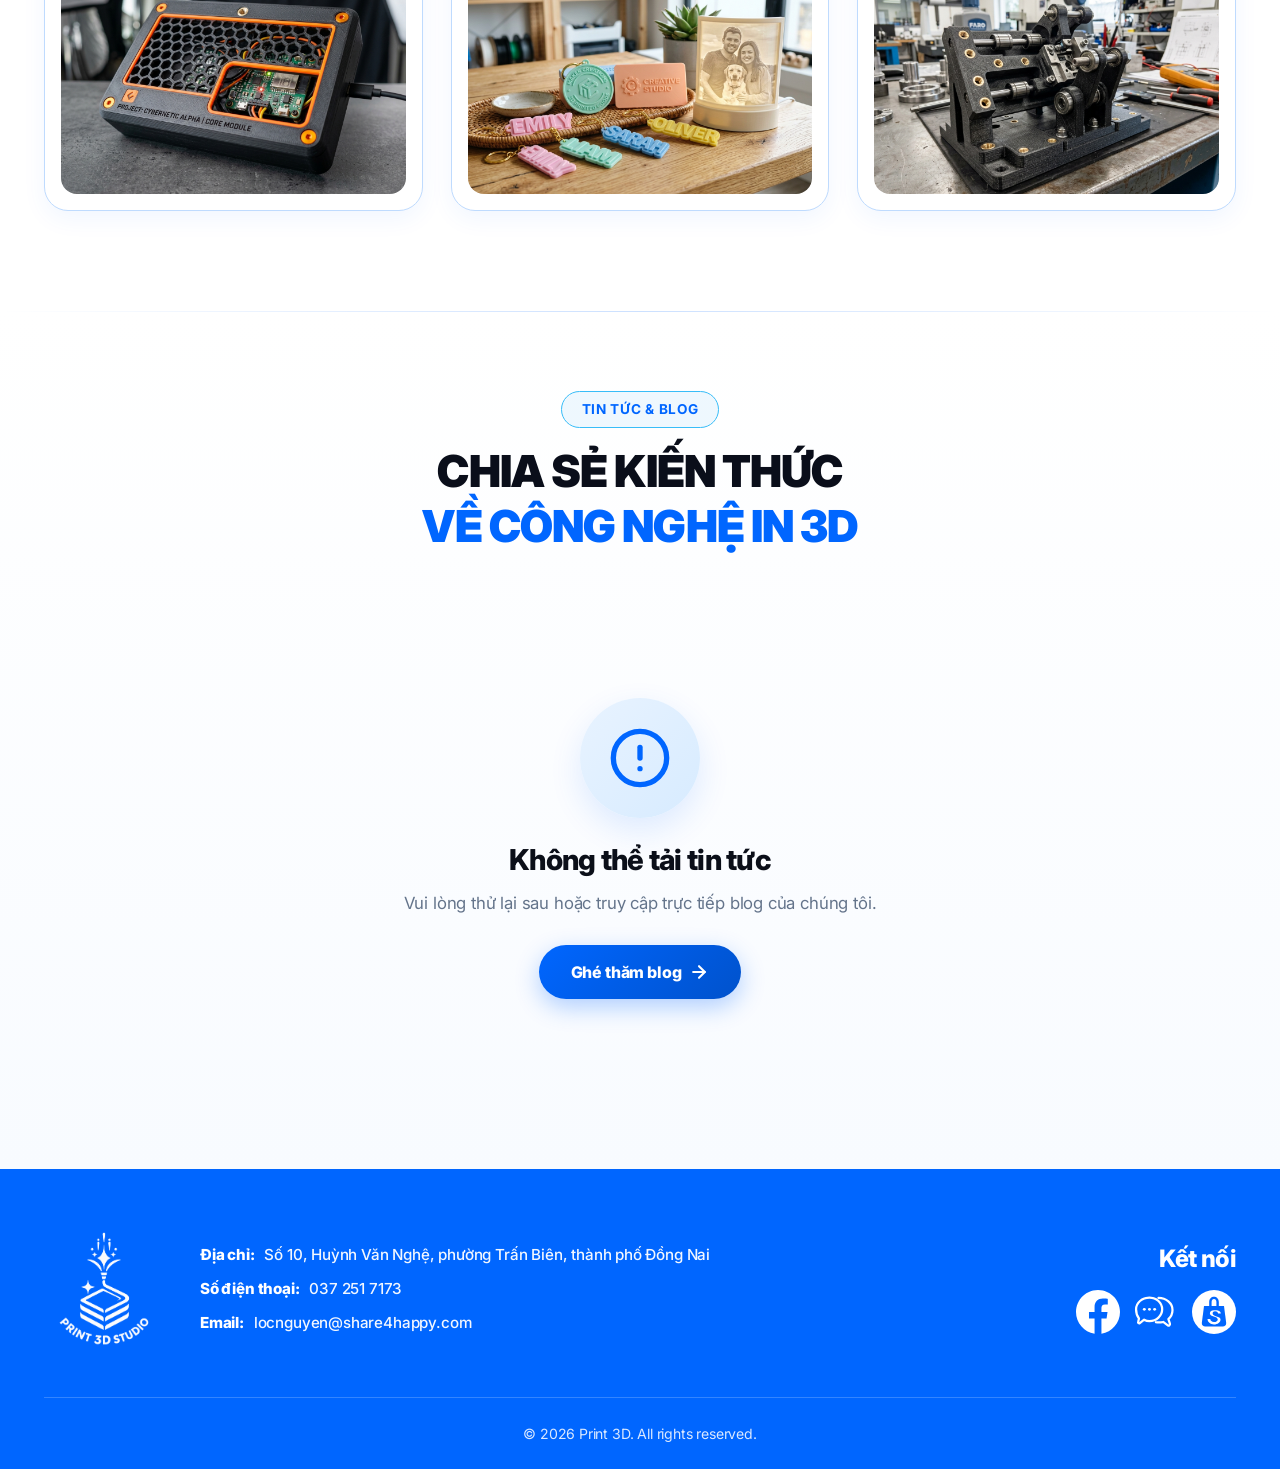
==== commit 46135a0e: "change link to facebook" ====
--- a/index.html
+++ b/index.html
@@ -40,9 +40,9 @@
 
         <!-- Header Action -->
         <div class="header-actions">
-          <button type="button" class="btn btn-nav open-modal-btn" data-target="quote-modal">
+          <a href="https://www.facebook.com/share/19TBLiMFEG/?mibextid=wwXIfr" target="_blank" rel="noopener noreferrer" class="btn btn-nav">
             Tư vấn &amp; Báo giá
-          </button>
+          </a>
 
           <!-- Mobile Toggle Button -->
           <button type="button" class="mobile-toggle-btn" id="mobileMenuToggle" aria-label="Mở menu điều hướng">
@@ -65,9 +65,9 @@
         <li><a href="#footer" class="mobile-nav-link">Liên hệ</a></li>
       </ul>
       <div class="mobile-drawer-cta">
-        <button type="button" class="btn btn-primary open-modal-btn" style="width: 100%;" data-target="quote-modal">
+        <a href="https://www.facebook.com/share/19TBLiMFEG/?mibextid=wwXIfr" target="_blank" rel="noopener noreferrer" class="btn btn-primary" style="width: 100%;">
           Tư vấn &amp; Báo giá
-        </button>
+        </a>
       </div>
     </div>
   </header>
@@ -93,14 +93,14 @@
             </p>
 
             <div class="hero-actions">
-              <button type="button" class="btn btn-primary open-modal-btn" data-target="quote-modal">
+              <a href="https://www.facebook.com/share/19TBLiMFEG/?mibextid=wwXIfr" target="_blank" rel="noopener noreferrer" class="btn btn-primary">
                 <span>NHẬN BÁO GIÁ NGAY</span>
                 <svg class="btn-arrow-icon" width="18" height="18" viewBox="0 0 24 24" fill="none" stroke="currentColor"
                   stroke-width="2.5" stroke-linecap="round" stroke-linejoin="round">
                   <line x1="5" y1="12" x2="19" y2="12"></line>
                   <polyline points="12 5 19 12 12 19"></polyline>
                 </svg>
-              </button>
+              </a>
 
               <a href="#gallery" class="btn btn-secondary">
                 XEM SẢN PHẨM
@@ -427,14 +427,14 @@
 
           <!-- Right Large CTA Button -->
           <div class="pricing-cta-box">
-            <button type="button" class="btn btn-primary btn-cta-pricing open-modal-btn" data-target="quote-modal">
+            <a href="https://www.facebook.com/share/19TBLiMFEG/?mibextid=wwXIfr" target="_blank" rel="noopener noreferrer" class="btn btn-primary btn-cta-pricing">
               <span>NHẬN BÁO GIÁ CHI TIẾT</span>
               <svg width="20" height="20" viewBox="0 0 24 24" fill="none" stroke="currentColor" stroke-width="2.5"
                 stroke-linecap="round" stroke-linejoin="round">
                 <line x1="5" y1="12" x2="19" y2="12"></line>
                 <polyline points="12 5 19 12 12 19"></polyline>
               </svg>
-            </button>
+            </a>
           </div>
         </div>
       </div>
@@ -548,7 +548,6 @@
           <article class="news-card">
             <div class="news-thumb">
               <img src="./asset/images/gallery-figure.jpg" alt="Tiêu đề tin tức" class="news-thumb-img">
-              <span class="news-badge">In 3D</span>
             </div>
             <div class="news-content">
               <div class="news-meta">
@@ -636,39 +635,21 @@
           <h3 class="social-title">Kết nối</h3>
           <div class="social-icons-row">
             <!-- Facebook -->
-            <a href="https://facebook.com" target="_blank" rel="noopener noreferrer" class="social-icon-btn"
+            <a href="https://www.facebook.com/share/19TBLiMFEG/?mibextid=wwXIfr" target="_blank" rel="noopener noreferrer" class="social-icon-btn"
               aria-label="Facebook">
-              <svg width="22" height="22" viewBox="0 0 24 24" fill="#0066ff">
-                <path
-                  d="M24 12.073c0-6.627-5.373-12-12-12s-12 5.373-12 12c0 5.99 4.388 10.954 10.125 11.854v-8.385H7.078v-3.47h3.047V9.43c0-3.007 1.792-4.669 4.533-4.669 1.312 0 2.686.235 2.686.235v2.953H15.83c-1.491 0-1.956.925-1.956 1.874v2.25h3.328l-.532 3.47h-2.796v8.385C19.612 23.027 24 18.062 24 12.073z" />
-              </svg>
+              <img src="./asset/icons/facebook.svg" alt="Facebook" width="44" height="44">
             </a>
 
             <!-- Chat / Zalo / Messenger -->
             <a href="https://zalo.me/0372517173" target="_blank" rel="noopener noreferrer" class="social-icon-btn"
               aria-label="Nhắn tin Zalo">
-              <svg width="22" height="22" viewBox="0 0 24 24" fill="none" stroke="#0066ff" stroke-width="2"
-                stroke-linecap="round" stroke-linejoin="round">
-                <path
-                  d="M21 11.5a8.38 8.38 0 0 1-.9 3.8 8.5 8.5 0 0 1-7.6 4.7 8.38 8.38 0 0 1-3.8-.9L3 21l1.9-5.7a8.38 8.38 0 0 1-.9-3.8 8.5 8.5 0 0 1 4.7-7.6 8.38 8.38 0 0 1 3.8-.9h.5a8.48 8.48 0 0 1 8 8v.5z">
-                </path>
-                <circle cx="9" cy="11.5" r="1" fill="#0066ff"></circle>
-                <circle cx="12" cy="11.5" r="1" fill="#0066ff"></circle>
-                <circle cx="15" cy="11.5" r="1" fill="#0066ff"></circle>
-              </svg>
+              <img src="./asset/icons/chat.svg" alt="Nhắn tin" width="44" height="44">
             </a>
 
             <!-- Shopee -->
             <a href="https://shopee.vn" target="_blank" rel="noopener noreferrer" class="social-icon-btn"
               aria-label="Shopee Store">
-              <svg width="22" height="22" viewBox="0 0 24 24" fill="none" stroke="#0066ff" stroke-width="2"
-                stroke-linecap="round" stroke-linejoin="round">
-                <path d="M6 2L3 6v14a2 2 0 0 0 2 2h14a2 2 0 0 0 2-2V6l-3-4z"></path>
-                <line x1="3" y1="6" x2="21" y2="6"></line>
-                <path d="M16 10a4 4 0 0 1-8 0"></path>
-                <text x="12" y="17" font-size="7" font-weight="900" fill="#0066ff" stroke="none" text-anchor="middle"
-                  font-family="system-ui, sans-serif">S</text>
-              </svg>
+              <img src="./asset/icons/shopee.svg" alt="Shopee" width="44" height="44">
             </a>
           </div>
         </div>
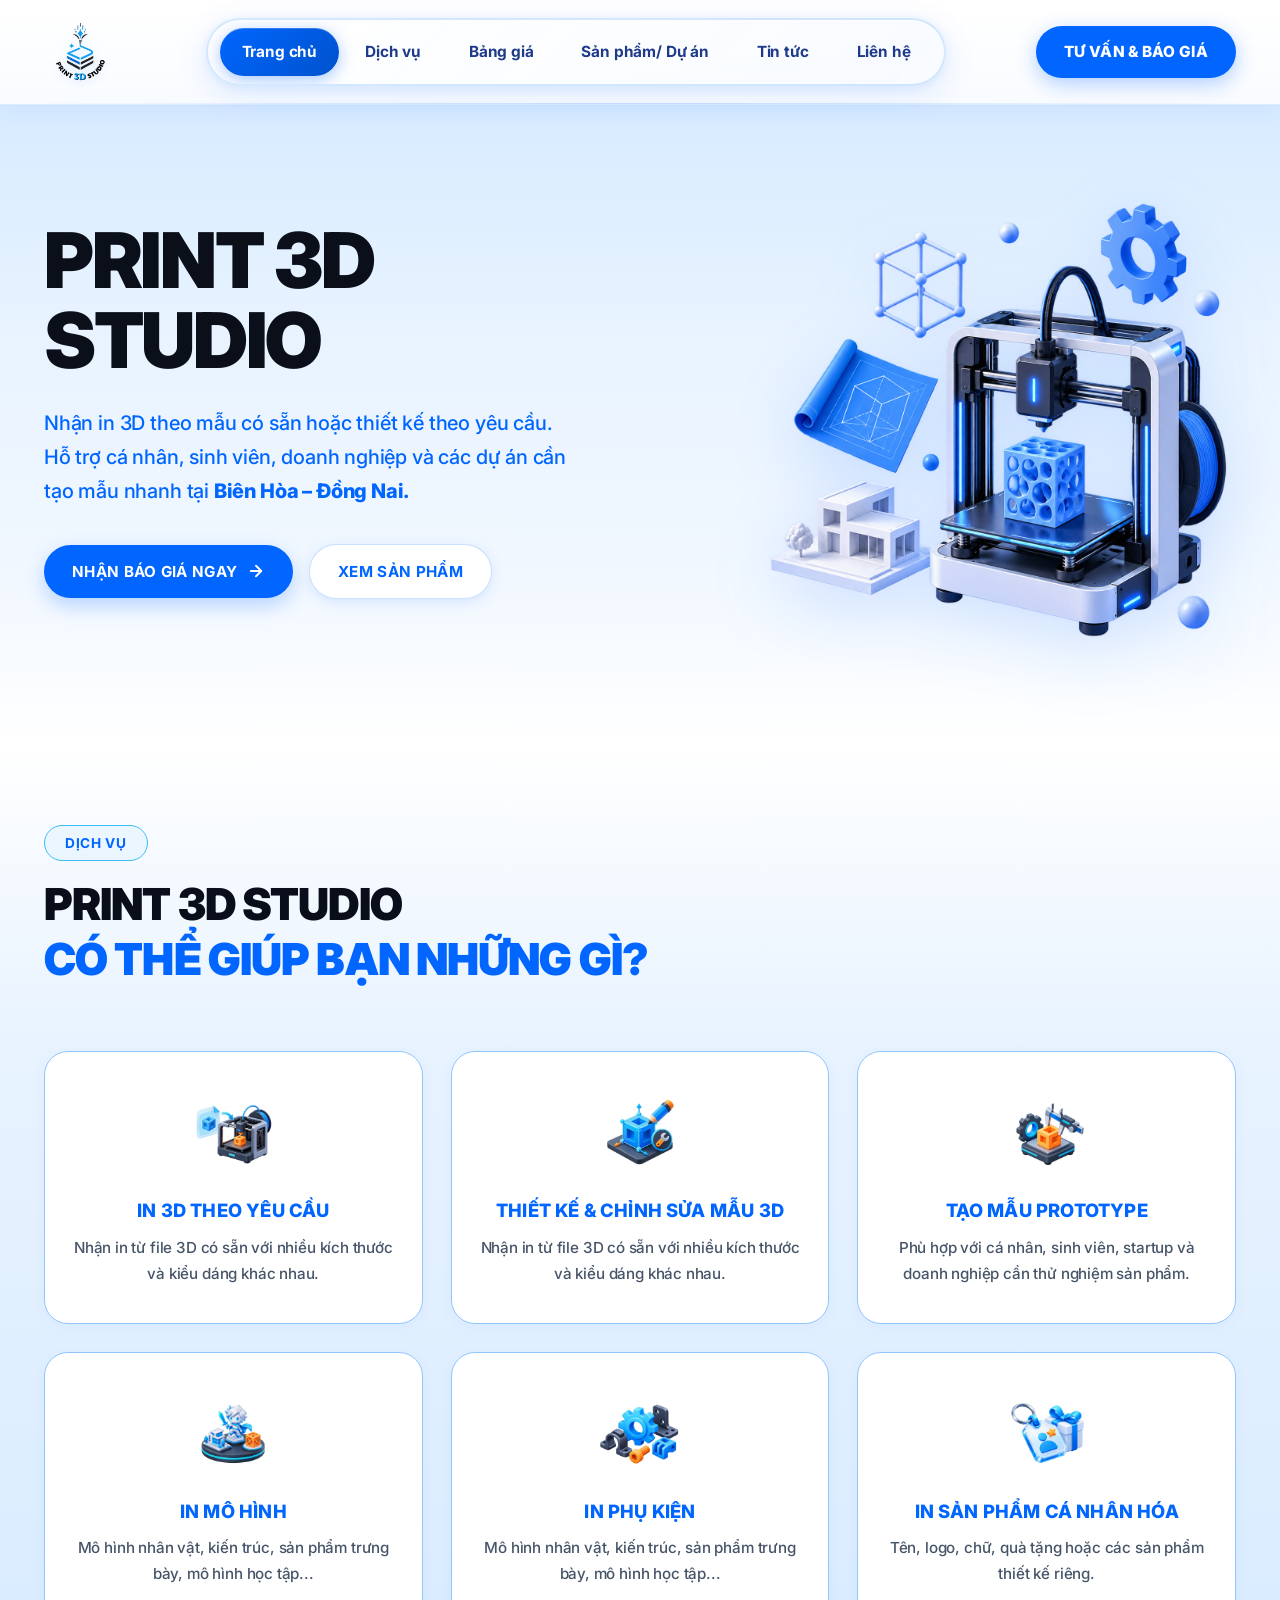
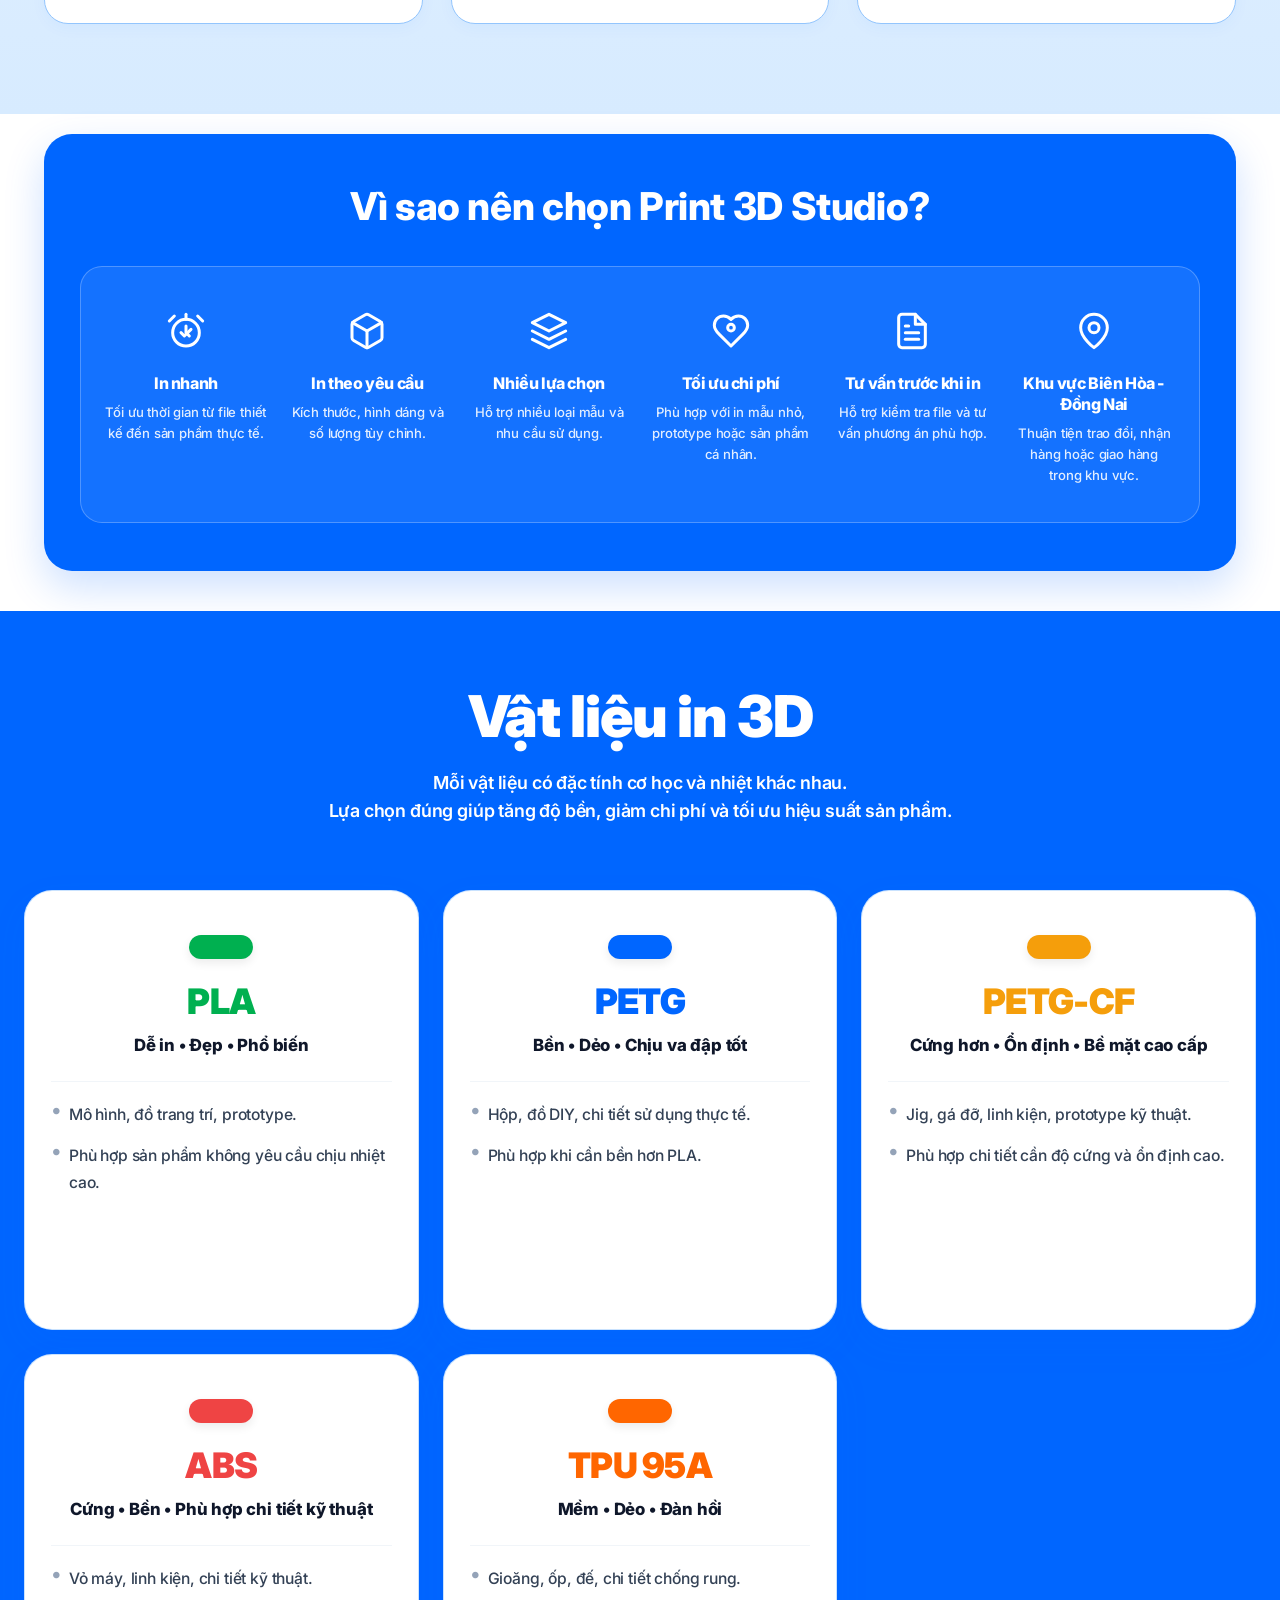
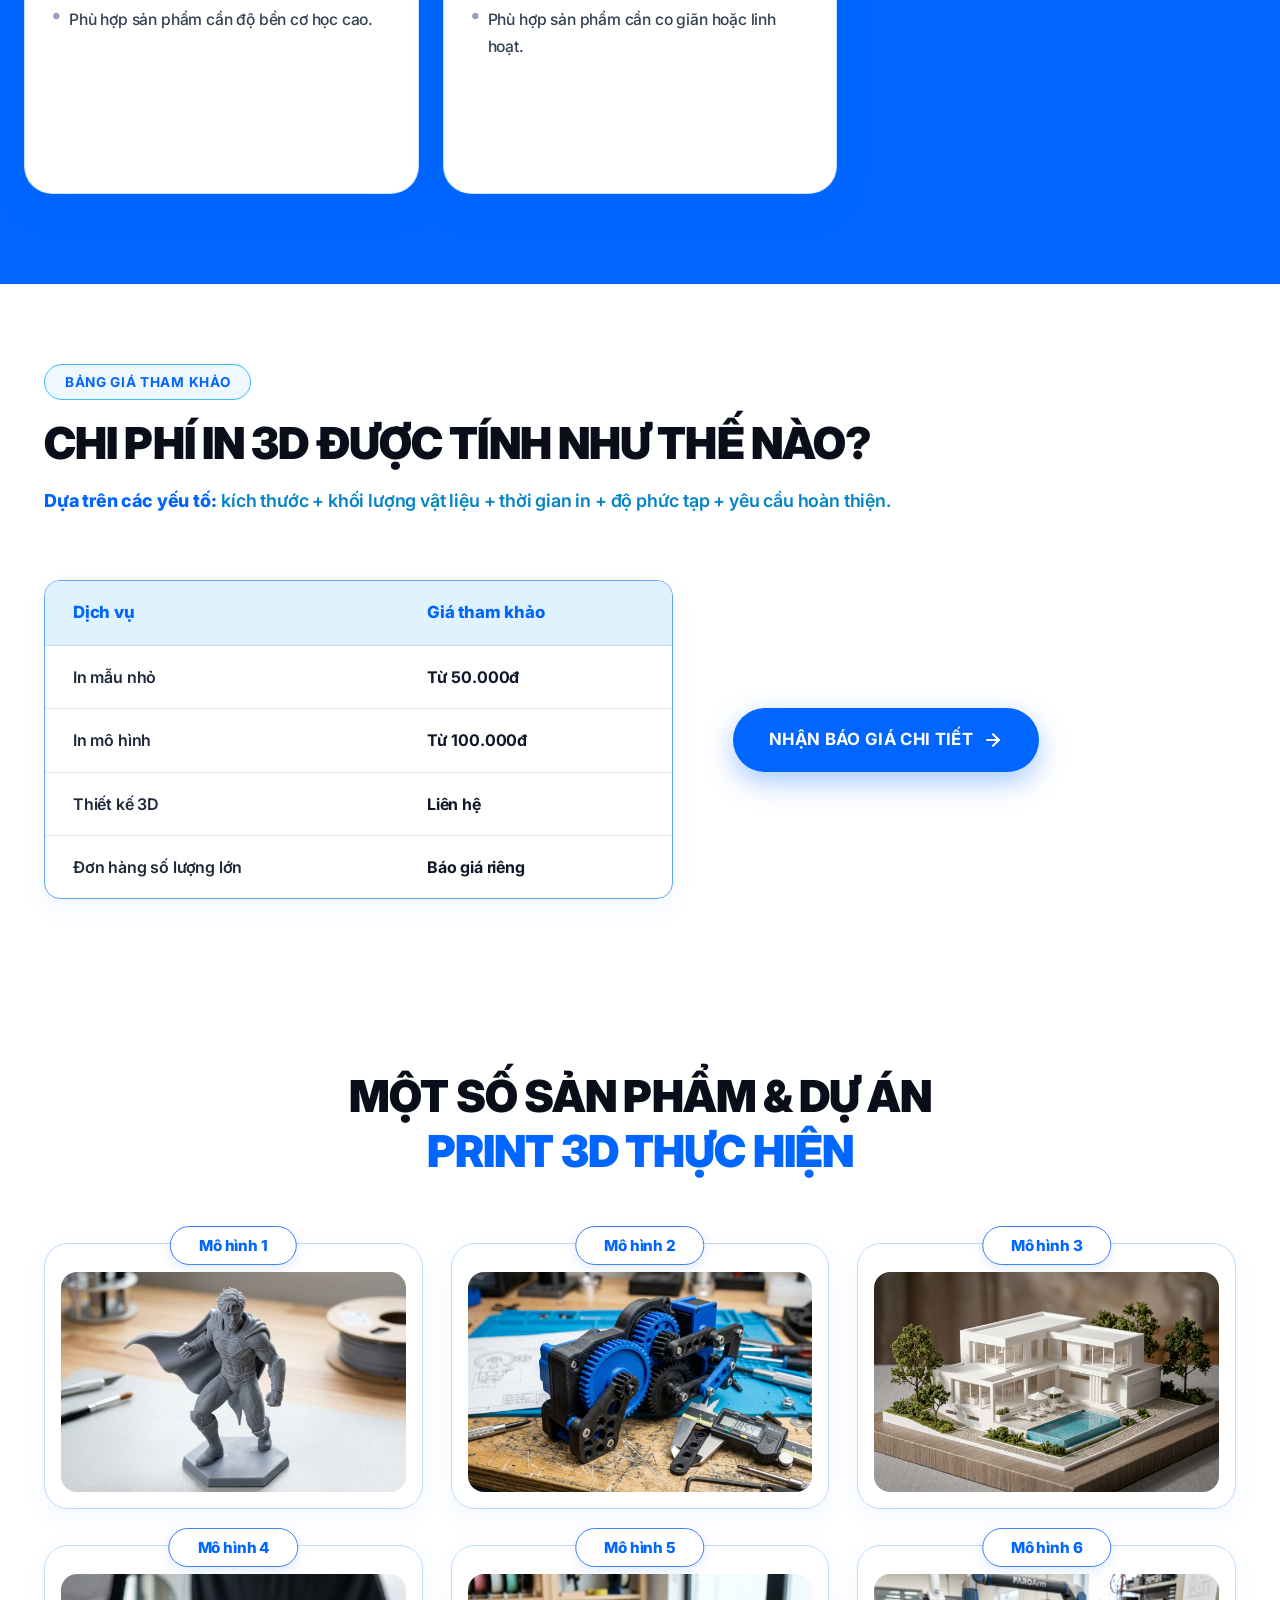
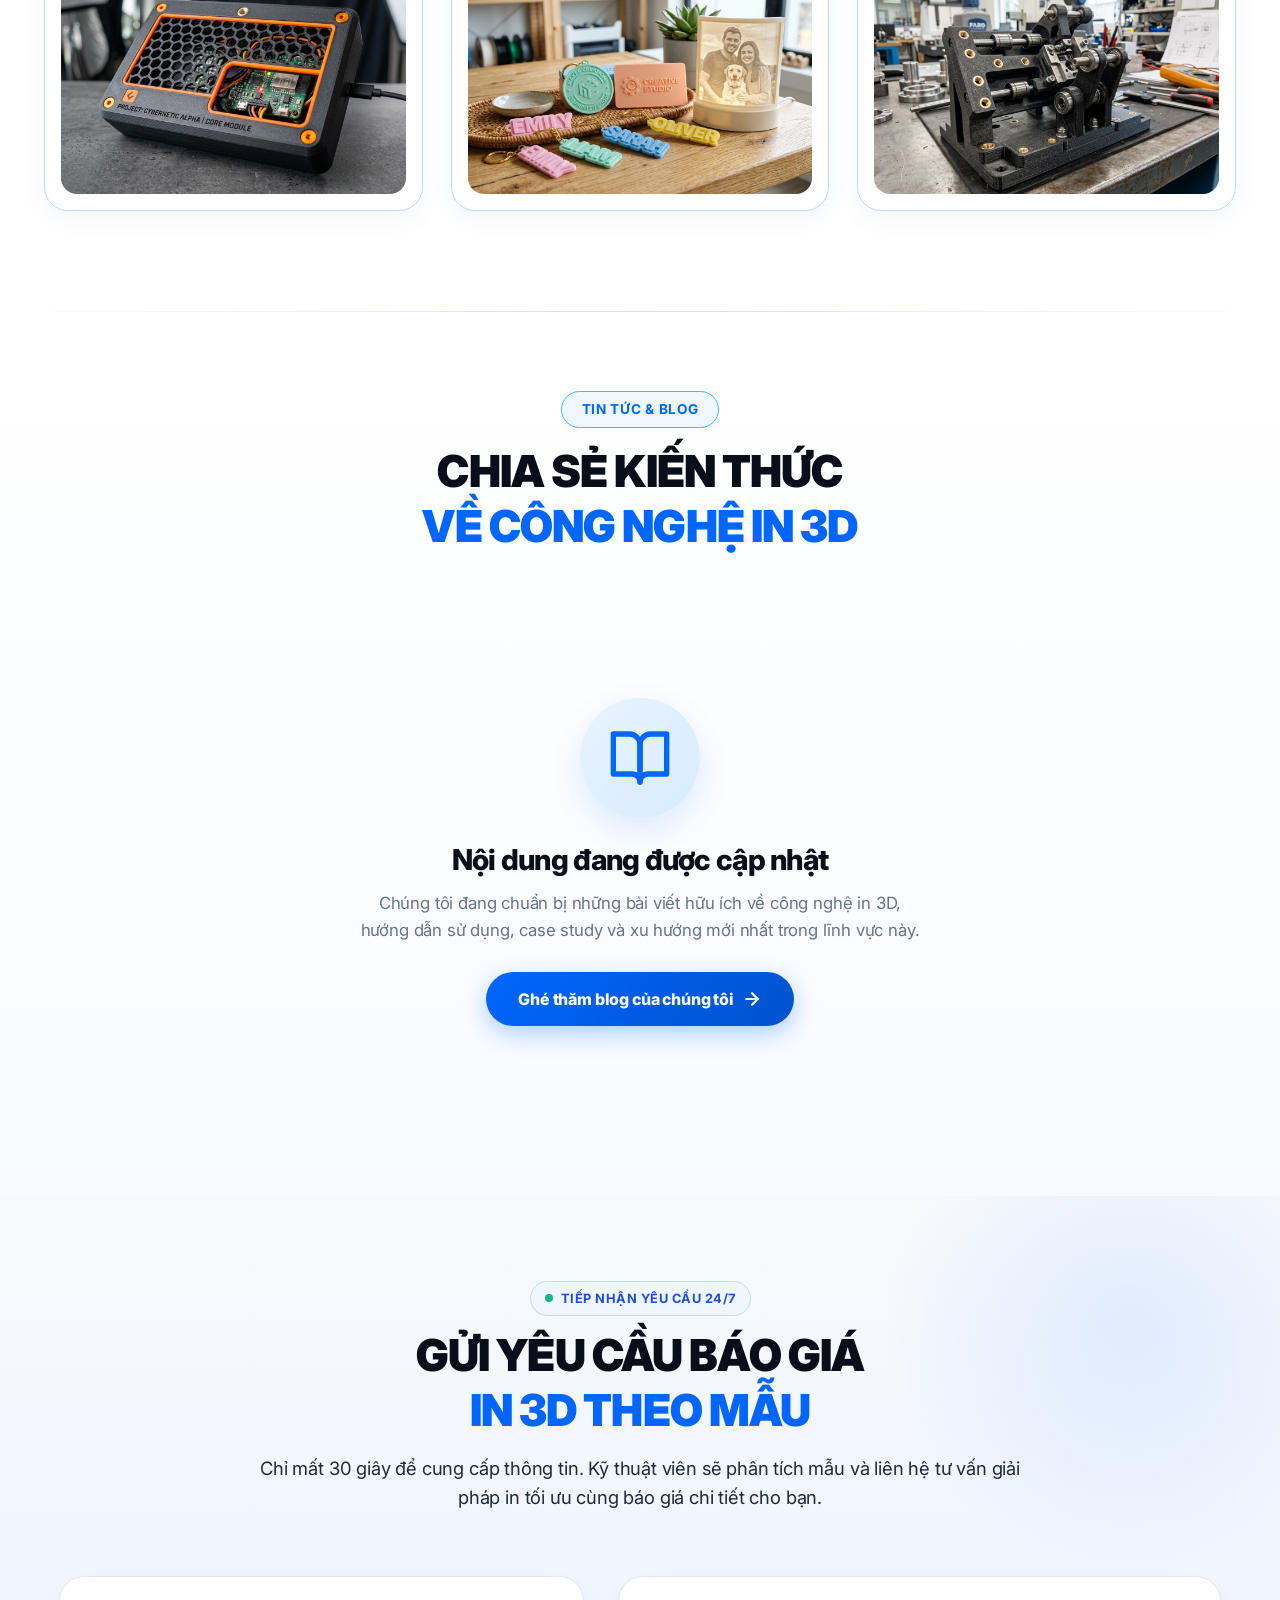
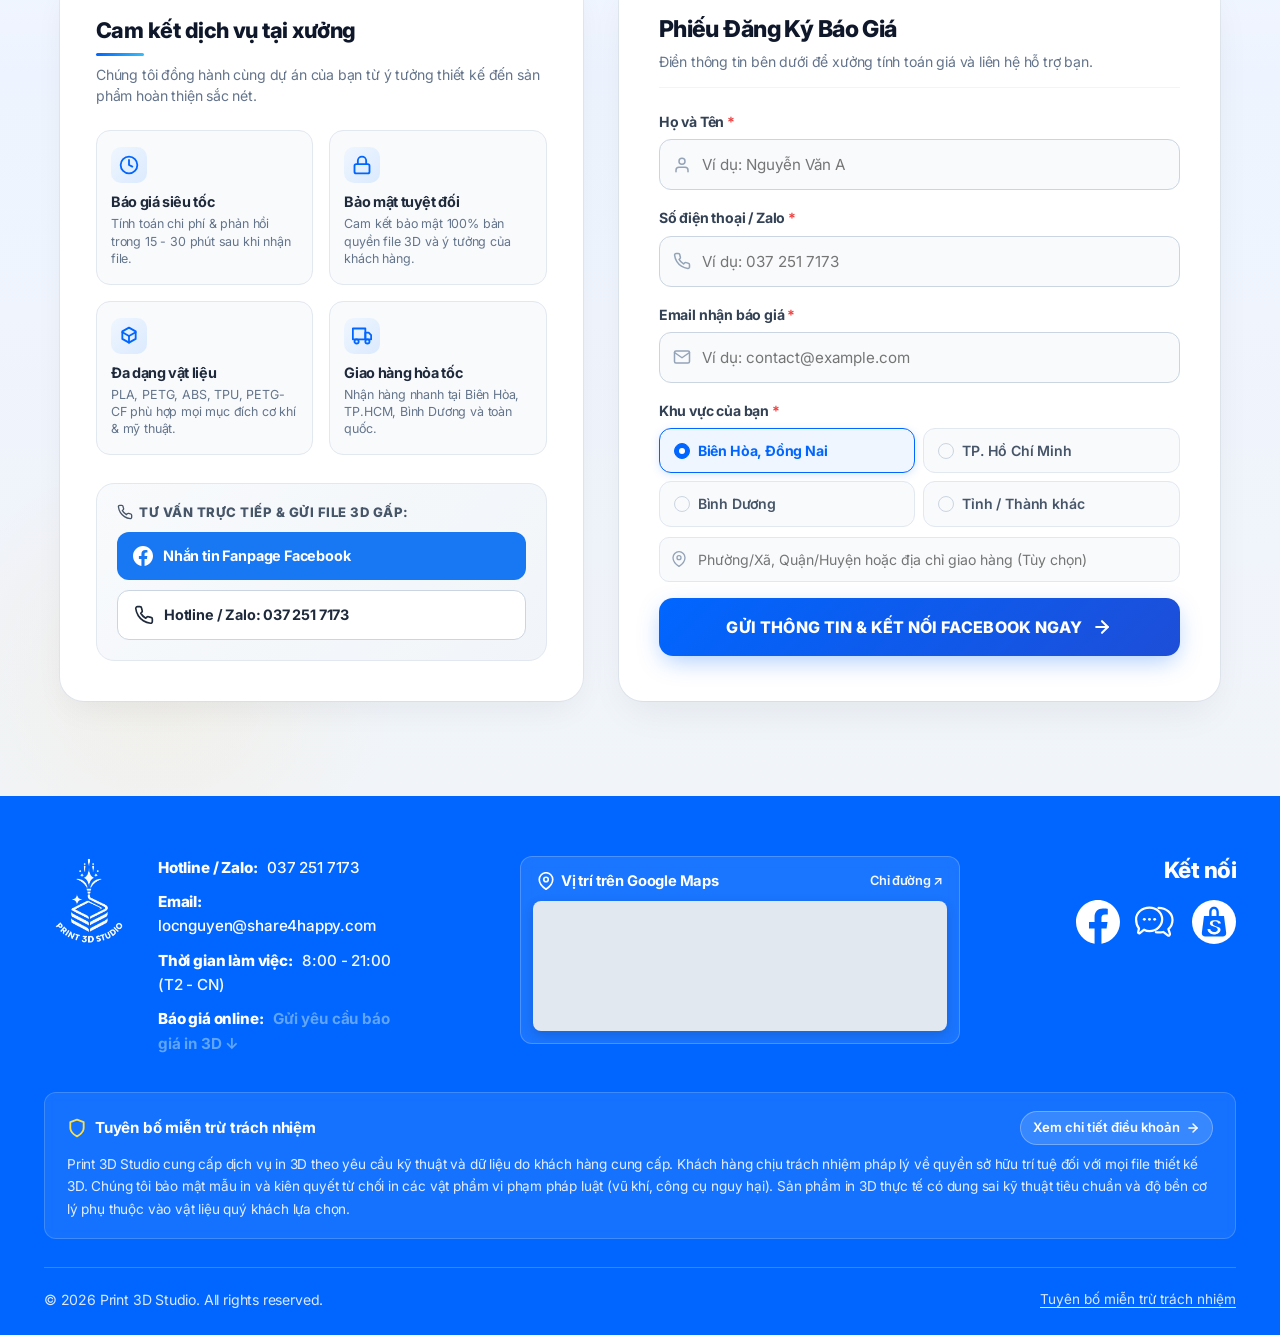
==== commit b3db26f4: "feat: add lead capture quote form with Google Sheets sync and disclaimer modal" ====
--- a/index.html
+++ b/index.html
@@ -40,7 +40,7 @@
 
         <!-- Header Action -->
         <div class="header-actions">
-          <a href="https://www.facebook.com/share/19TBLiMFEG/?mibextid=wwXIfr" target="_blank" rel="noopener noreferrer" class="btn btn-nav">
+          <a href="#quote-form" class="btn btn-nav">
             Tư vấn &amp; Báo giá
           </a>
 
@@ -65,7 +65,7 @@
         <li><a href="#footer" class="mobile-nav-link">Liên hệ</a></li>
       </ul>
       <div class="mobile-drawer-cta">
-        <a href="https://www.facebook.com/share/19TBLiMFEG/?mibextid=wwXIfr" target="_blank" rel="noopener noreferrer" class="btn btn-primary" style="width: 100%;">
+        <a href="#quote-form" class="btn btn-primary" style="width: 100%;">
           Tư vấn &amp; Báo giá
         </a>
       </div>
@@ -93,7 +93,7 @@
             </p>
 
             <div class="hero-actions">
-              <a href="https://www.facebook.com/share/19TBLiMFEG/?mibextid=wwXIfr" target="_blank" rel="noopener noreferrer" class="btn btn-primary">
+              <a href="#quote-form" class="btn btn-primary">
                 <span>NHẬN BÁO GIÁ NGAY</span>
                 <svg class="btn-arrow-icon" width="18" height="18" viewBox="0 0 24 24" fill="none" stroke="currentColor"
                   stroke-width="2.5" stroke-linecap="round" stroke-linejoin="round">
@@ -427,7 +427,7 @@
 
           <!-- Right Large CTA Button -->
           <div class="pricing-cta-box">
-            <a href="https://www.facebook.com/share/19TBLiMFEG/?mibextid=wwXIfr" target="_blank" rel="noopener noreferrer" class="btn btn-primary btn-cta-pricing">
+            <a href="#quote-form" class="btn btn-primary btn-cta-pricing">
               <span>NHẬN BÁO GIÁ CHI TIẾT</span>
               <svg width="20" height="20" viewBox="0 0 24 24" fill="none" stroke="currentColor" stroke-width="2.5"
                 stroke-linecap="round" stroke-linejoin="round">
@@ -600,6 +600,271 @@
         </div>
       </div>
     </section>
+
+    <!-- 8. QUOTE REQUEST & CONTACT FORM SECTION -->
+    <section id="quote-form" class="section section-quote-form" aria-label="Nhận báo giá và tư vấn in 3D">
+      <div class="container quote-form-container">
+        <div class="section-header text-center">
+          <div class="online-badge">
+            <span class="pulse-dot"></span>
+            <span>TIẾP NHẬN YÊU CẦU 24/7</span>
+          </div>
+          <h2 class="section-title">
+            <span>GỬI YÊU CẦU BÁO GIÁ</span>
+            <span class="text-blue">IN 3D THEO MẪU</span>
+          </h2>
+          <p class="section-subtitle">
+            Chỉ mất 30 giây để cung cấp thông tin. Kỹ thuật viên sẽ phân tích mẫu và liên hệ tư vấn giải pháp in tối ưu cùng báo giá chi tiết cho bạn.
+          </p>
+        </div>
+
+        <div class="quote-form-grid">
+          <!-- Left: Information & Value Props -->
+          <div class="quote-info-col">
+            <div class="quote-info-card">
+              <div class="quote-info-header">
+                <h3 class="quote-info-title">Cam kết dịch vụ tại xưởng</h3>
+                <p class="quote-info-subtitle">Chúng tôi đồng hành cùng dự án của bạn từ ý tưởng thiết kế đến sản phẩm hoàn thiện sắc nét.</p>
+              </div>
+
+              <!-- Benefits Grid -->
+              <div class="quote-benefits-grid">
+                <div class="benefit-card">
+                  <div class="benefit-icon-wrap">
+                    <svg width="20" height="20" viewBox="0 0 24 24" fill="none" stroke="currentColor" stroke-width="2.2" stroke-linecap="round" stroke-linejoin="round">
+                      <circle cx="12" cy="12" r="10"></circle>
+                      <polyline points="12 6 12 12 16 14"></polyline>
+                    </svg>
+                  </div>
+                  <h4 class="benefit-title">Báo giá siêu tốc</h4>
+                  <p class="benefit-desc">Tính toán chi phí &amp; phản hồi trong 15 - 30 phút sau khi nhận file.</p>
+                </div>
+
+                <div class="benefit-card">
+                  <div class="benefit-icon-wrap">
+                    <svg width="20" height="20" viewBox="0 0 24 24" fill="none" stroke="currentColor" stroke-width="2.2" stroke-linecap="round" stroke-linejoin="round">
+                      <rect x="3" y="11" width="18" height="11" rx="2" ry="2"></rect>
+                      <path d="M7 11V7a5 5 0 0 1 10 0v4"></path>
+                    </svg>
+                  </div>
+                  <h4 class="benefit-title">Bảo mật tuyệt đối</h4>
+                  <p class="benefit-desc">Cam kết bảo mật 100% bản quyền file 3D và ý tưởng của khách hàng.</p>
+                </div>
+
+                <div class="benefit-card">
+                  <div class="benefit-icon-wrap">
+                    <svg width="20" height="20" viewBox="0 0 24 24" fill="none" stroke="currentColor" stroke-width="2.2" stroke-linecap="round" stroke-linejoin="round">
+                      <path d="M12 2l8 4.5v9L12 20l-8-4.5v-9L12 2z"></path>
+                      <path d="M12 12l8-4.5"></path>
+                      <path d="M12 12v8"></path>
+                      <path d="M12 12L4 7.5"></path>
+                    </svg>
+                  </div>
+                  <h4 class="benefit-title">Đa dạng vật liệu</h4>
+                  <p class="benefit-desc">PLA, PETG, ABS, TPU, PETG-CF phù hợp mọi mục đích cơ khí &amp; mỹ thuật.</p>
+                </div>
+
+                <div class="benefit-card">
+                  <div class="benefit-icon-wrap">
+                    <svg width="20" height="20" viewBox="0 0 24 24" fill="none" stroke="currentColor" stroke-width="2.2" stroke-linecap="round" stroke-linejoin="round">
+                      <rect x="1" y="3" width="15" height="13"></rect>
+                      <polygon points="16 8 20 8 23 11 23 16 16 16 16 8"></polygon>
+                      <circle cx="5.5" cy="18.5" r="2.5"></circle>
+                      <circle cx="18.5" cy="18.5" r="2.5"></circle>
+                    </svg>
+                  </div>
+                  <h4 class="benefit-title">Giao hàng hỏa tốc</h4>
+                  <p class="benefit-desc">Nhận hàng nhanh tại Biên Hòa, TP.HCM, Bình Dương và toàn quốc.</p>
+                </div>
+              </div>
+
+              <!-- Direct Contact Box -->
+              <div class="quote-contact-direct">
+                <h4 class="direct-contact-title">
+                  <svg width="16" height="16" viewBox="0 0 24 24" fill="none" stroke="currentColor" stroke-width="2">
+                    <path d="M22 16.92v3a2 2 0 0 1-2.18 2 19.79 19.79 0 0 1-8.63-3.07 19.5 19.5 0 0 1-6-6 19.79 19.79 0 0 1-3.07-8.67A2 2 0 0 1 4.11 2h3a2 2 0 0 1 2 1.72 12.84 12.84 0 0 0 .7 2.81 2 2 0 0 1-.45 2.11L8.09 9.91a16 16 0 0 0 6 6l1.27-1.27a2 2 0 0 1 2.11-.45 12.84 12.84 0 0 0 2.81.7A2 2 0 0 1 22 16.92z"></path>
+                  </svg>
+                  <span>Tư vấn trực tiếp &amp; gửi file 3D gấp:</span>
+                </h4>
+                <div class="direct-contact-items">
+                  <a href="https://www.facebook.com/share/19TBLiMFEG/?mibextid=wwXIfr" target="_blank" rel="noopener noreferrer" class="direct-contact-btn btn-direct-fb">
+                    <svg width="20" height="20" viewBox="0 0 24 24" fill="currentColor">
+                      <path d="M24 12.073c0-6.627-5.373-12-12-12s-12 5.373-12 12c0 5.99 4.388 10.954 10.125 11.854v-8.385H7.078v-3.47h3.047V9.43c0-3.007 1.792-4.669 4.533-4.669 1.312 0 2.686.235 2.686.235v2.953H15.83c-1.491 0-1.956.925-1.956 1.874v2.25h3.328l-.532 3.47h-2.796v8.385C19.612 23.027 24 18.062 24 12.073z"/>
+                    </svg>
+                    <span>Nhắn tin Fanpage Facebook</span>
+                  </a>
+                  <a href="https://zalo.me/0372517173" target="_blank" rel="noopener noreferrer" class="direct-contact-btn btn-direct-zalo">
+                    <svg width="20" height="20" viewBox="0 0 24 24" fill="none" stroke="currentColor" stroke-width="2" stroke-linecap="round" stroke-linejoin="round">
+                      <path d="M22 16.92v3a2 2 0 0 1-2.18 2 19.79 19.79 0 0 1-8.63-3.07 19.5 19.5 0 0 1-6-6 19.79 19.79 0 0 1-3.07-8.67A2 2 0 0 1 4.11 2h3a2 2 0 0 1 2 1.72 12.84 12.84 0 0 0 .7 2.81 2 2 0 0 1-.45 2.11L8.09 9.91a16 16 0 0 0 6 6l1.27-1.27a2 2 0 0 1 2.11-.45 12.84 12.84 0 0 0 2.81.7A2 2 0 0 1 22 16.92z"></path>
+                    </svg>
+                    <span>Hotline / Zalo: 037 251 7173</span>
+                  </a>
+                </div>
+              </div>
+            </div>
+          </div>
+
+          <!-- Right: The Form Card / Submitted State -->
+          <div class="quote-form-col">
+            <div class="quote-form-card" id="quoteFormWrapper">
+              
+              <!-- STATE 1: FORM CHƯA ĐIỀN -->
+              <form class="interactive-quote-form" id="leadCaptureForm" onsubmit="return false;" novalidate>
+                <div class="form-card-header">
+                  <h3 class="form-card-title">Phiếu Đăng Ký Báo Giá</h3>
+                  <p class="form-card-desc">Điền thông tin bên dưới để xưởng tính toán giá và liên hệ hỗ trợ bạn.</p>
+                </div>
+
+                <!-- 1. Họ và tên (Bắt buộc) -->
+                <div class="form-group">
+                  <label for="leadFullName" class="form-label">
+                    Họ và Tên <span class="required-mark">*</span>
+                  </label>
+                  <div class="input-with-icon">
+                    <svg class="input-icon" width="18" height="18" viewBox="0 0 24 24" fill="none" stroke="currentColor" stroke-width="2" stroke-linecap="round" stroke-linejoin="round">
+                      <path d="M20 21v-2a4 4 0 0 0-4-4H8a4 4 0 0 0-4 4v2"></path>
+                      <circle cx="12" cy="7" r="4"></circle>
+                    </svg>
+                    <input type="text" id="leadFullName" name="fullName" class="form-input" placeholder="Ví dụ: Nguyễn Văn A" required>
+                  </div>
+                  <span class="field-error-msg" id="error-leadFullName">Vui lòng nhập họ và tên của bạn</span>
+                </div>
+
+                <!-- 2. Số điện thoại (Bắt buộc) -->
+                <div class="form-group">
+                  <label for="leadPhone" class="form-label">
+                    Số điện thoại / Zalo <span class="required-mark">*</span>
+                  </label>
+                  <div class="input-with-icon">
+                    <svg class="input-icon" width="18" height="18" viewBox="0 0 24 24" fill="none" stroke="currentColor" stroke-width="2" stroke-linecap="round" stroke-linejoin="round">
+                      <path d="M22 16.92v3a2 2 0 0 1-2.18 2 19.79 19.79 0 0 1-8.63-3.07 19.5 19.5 0 0 1-6-6 19.79 19.79 0 0 1-3.07-8.67A2 2 0 0 1 4.11 2h3a2 2 0 0 1 2 1.72 12.84 12.84 0 0 0 .7 2.81 2 2 0 0 1-.45 2.11L8.09 9.91a16 16 0 0 0 6 6l1.27-1.27a2 2 0 0 1 2.11-.45 12.84 12.84 0 0 0 2.81.7A2 2 0 0 1 22 16.92z"></path>
+                    </svg>
+                    <input type="tel" id="leadPhone" name="phone" class="form-input" placeholder="Ví dụ: 037 251 7173" required>
+                  </div>
+                  <span class="field-error-msg" id="error-leadPhone">Vui lòng nhập số điện thoại hợp lệ (10 số)</span>
+                </div>
+
+                <!-- 3. Email (Bắt buộc) -->
+                <div class="form-group">
+                  <label for="leadEmail" class="form-label">
+                    Email nhận báo giá <span class="required-mark">*</span>
+                  </label>
+                  <div class="input-with-icon">
+                    <svg class="input-icon" width="18" height="18" viewBox="0 0 24 24" fill="none" stroke="currentColor" stroke-width="2" stroke-linecap="round" stroke-linejoin="round">
+                      <path d="M4 4h16c1.1 0 2 .9 2 2v12c0 1.1-.9 2-2 2H4c-1.1 0-2-.9-2-2V6c0-1.1.9-2 2-2z"></path>
+                      <polyline points="22,6 12,13 2,6"></polyline>
+                    </svg>
+                    <input type="email" id="leadEmail" name="email" class="form-input" placeholder="Ví dụ: contact@example.com" required>
+                  </div>
+                  <span class="field-error-msg" id="error-leadEmail">Vui lòng nhập địa chỉ email hợp lệ</span>
+                </div>
+
+                <!-- 4. KHU VỰC CỦA BẠN (REDESIGNED WITH QUICK PILLS & ADDRESS DETAIL) -->
+                <div class="form-group">
+                  <label class="form-label">
+                    Khu vực của bạn <span class="required-mark">*</span>
+                  </label>
+                  <div class="region-selection-wrapper">
+                    <!-- Hidden input storing selected region name -->
+                    <input type="hidden" id="leadRegion" name="region" value="Biên Hòa, Đồng Nai">
+
+                    <!-- Pills Grid -->
+                    <div class="region-pills-row" id="regionPillsContainer">
+                      <div class="region-pill is-active" data-region="Biên Hòa, Đồng Nai">
+                        <span class="region-pill-radio"></span>
+                        <span>Biên Hòa, Đồng Nai</span>
+                      </div>
+                      <div class="region-pill" data-region="TP. Hồ Chí Minh">
+                        <span class="region-pill-radio"></span>
+                        <span>TP. Hồ Chí Minh</span>
+                      </div>
+                      <div class="region-pill" data-region="Bình Dương">
+                        <span class="region-pill-radio"></span>
+                        <span>Bình Dương</span>
+                      </div>
+                      <div class="region-pill" data-region="Tỉnh / Thành khác">
+                        <span class="region-pill-radio"></span>
+                        <span>Tỉnh / Thành khác</span>
+                      </div>
+                    </div>
+
+                    <!-- Detailed Address input -->
+                    <div class="region-address-input-wrap">
+                      <svg class="region-address-icon" width="16" height="16" viewBox="0 0 24 24" fill="none" stroke="currentColor" stroke-width="2" stroke-linecap="round" stroke-linejoin="round">
+                        <path d="M21 10c0 7-9 13-9 13s-9-6-9-13a9 9 0 0 1 18 0z"></path>
+                        <circle cx="12" cy="10" r="3"></circle>
+                      </svg>
+                      <input type="text" id="leadAddress" name="address" class="region-address-input" placeholder="Phường/Xã, Quận/Huyện hoặc địa chỉ giao hàng (Tùy chọn)">
+                    </div>
+                  </div>
+                </div>
+
+                <!-- Submit Button -->
+                <button type="submit" class="btn btn-primary btn-submit-lead" id="submitLeadBtn">
+                  <span>GỬI THÔNG TIN &amp; KẾT NỐI FACEBOOK NGAY</span>
+                  <svg width="20" height="20" viewBox="0 0 24 24" fill="none" stroke="currentColor" stroke-width="2.5" stroke-linecap="round" stroke-linejoin="round">
+                    <line x1="5" y1="12" x2="19" y2="12"></line>
+                    <polyline points="12 5 19 12 12 19"></polyline>
+                  </svg>
+                </button>
+
+              </form>
+
+              <!-- STATE 2: ĐÃ ĐIỀN THÀNH CÔNG (RECEIPT CARD) -->
+              <div class="quote-submitted-card" id="leadSubmittedState" style="display: none;">
+                <div class="submitted-badge-icon">
+                  <svg width="34" height="34" viewBox="0 0 24 24" fill="none" stroke="#fff" stroke-width="3" stroke-linecap="round" stroke-linejoin="round">
+                    <polyline points="20 6 9 17 4 12"></polyline>
+                  </svg>
+                </div>
+                <h3 class="submitted-title">Thông Tin Đã Được Lưu Trữ!</h3>
+                <p class="submitted-greeting" id="submittedGreeting">
+                  Chào bạn <strong id="savedLeadName">...</strong>, yêu cầu báo giá của bạn đã được ghi nhận vào hệ thống.
+                </p>
+
+                <!-- Box tóm tắt thông tin đã lưu -->
+                <div class="saved-info-box">
+                  <div class="saved-info-row">
+                    <span class="info-label">Họ và Tên:</span>
+                    <span class="info-val" id="savedValName">-</span>
+                  </div>
+                  <div class="saved-info-row">
+                    <span class="info-label">Số điện thoại:</span>
+                    <span class="info-val" id="savedValPhone">-</span>
+                  </div>
+                  <div class="saved-info-row">
+                    <span class="info-label">Email:</span>
+                    <span class="info-val" id="savedValEmail">-</span>
+                  </div>
+                  <div class="saved-info-row">
+                    <span class="info-label">Khu vực:</span>
+                    <span class="info-val" id="savedValRegion">-</span>
+                  </div>
+                </div>
+
+                <p class="submitted-cta-note">
+                  Bạn không cần phải nhập lại thông tin. Hãy nhấn nút bên dưới để mở Facebook trao đổi trực tiếp hoặc gửi file 3D cho kỹ thuật viên:
+                </p>
+
+                <!-- Primary Action: Mở Facebook -->
+                <a href="https://www.facebook.com/share/19TBLiMFEG/?mibextid=wwXIfr" target="_blank" rel="noopener noreferrer" class="btn btn-primary btn-fb-redirect" id="openFbActionBtn">
+                  <svg width="22" height="22" viewBox="0 0 24 24" fill="currentColor">
+                    <path d="M24 12.073c0-6.627-5.373-12-12-12s-12 5.373-12 12c0 5.99 4.388 10.954 10.125 11.854v-8.385H7.078v-3.47h3.047V9.43c0-3.007 1.792-4.669 4.533-4.669 1.312 0 2.686.235 2.686.235v2.953H15.83c-1.491 0-1.956.925-1.956 1.874v2.25h3.328l-.532 3.47h-2.796v8.385C19.612 23.027 24 18.062 24 12.073z"/>
+                  </svg>
+                  <span>NHẮN TIN FACEBOOK VỚI XƯỞNG NGAY</span>
+                </a>
+
+                <!-- Secondary Action: Đổi thông tin / Nhập mẫu mới -->
+                <button type="button" class="btn-reset-lead" id="btnResetLead">
+                  <span>Gửi yêu cầu mới / Nhập lại thông tin</span>
+                </button>
+              </div>
+
+            </div>
+          </div>
+        </div>
+      </div>
+    </section>
   </main>
 
   <!-- ==================== FOOTER ==================== -->
@@ -610,16 +875,12 @@
         <div class="footer-brand-info">
           <a href="#hero" class="footer-logo-link" aria-label="Trang chủ Print 3D Studio">
             <img src="./asset/images/logo-footer.png" alt="Print 3D Studio White Logo" class="footer-logo-img"
-              width="100" height="100">
+              width="90" height="90">
           </a>
 
           <div class="footer-contact-details">
             <p class="contact-line">
-              <strong class="contact-label">Địa chỉ:</strong>
-              <span class="contact-value">Số 10, Huỳnh Văn Nghệ, phường Trấn Biên, thành phố Đồng Nai</span>
-            </p>
-            <p class="contact-line">
-              <strong class="contact-label">Số điện thoại:</strong>
+              <strong class="contact-label">Hotline / Zalo:</strong>
               <a href="tel:0372517173" class="contact-value contact-link">037 251 7173</a>
             </p>
             <p class="contact-line">
@@ -627,6 +888,46 @@
               <a href="mailto:locnguyen@share4happy.com"
                 class="contact-value contact-link">locnguyen@share4happy.com</a>
             </p>
+            <p class="contact-line">
+              <strong class="contact-label">Thời gian làm việc:</strong>
+              <span class="contact-value">8:00 - 21:00 (T2 - CN)</span>
+            </p>
+            <p class="contact-line">
+              <strong class="contact-label">Báo giá online:</strong>
+              <a href="#quote-form" class="contact-value contact-link" style="color: #60a5fa; font-weight: 700;">
+                Gửi yêu cầu báo giá in 3D &darr;
+              </a>
+            </p>
+          </div>
+        </div>
+
+        <!-- Middle: Google Maps Location -->
+        <div class="footer-map-col">
+          <div class="footer-map-card">
+            <div class="footer-map-header">
+              <span class="footer-map-title">
+                <svg width="18" height="18" viewBox="0 0 24 24" fill="none" stroke="currentColor" stroke-width="2.2" stroke-linecap="round" stroke-linejoin="round">
+                  <path d="M21 10c0 7-9 13-9 13s-9-6-9-13a9 9 0 0 1 18 0z"></path>
+                  <circle cx="12" cy="10" r="3"></circle>
+                </svg>
+                <span>Vị trí trên Google Maps</span>
+              </span>
+              <a href="https://maps.google.com/?q=Số+10,+Huỳnh+Văn+Nghệ,+Biên+Hòa,+Đồng+Nai" target="_blank" rel="noopener noreferrer" class="footer-map-link" title="Xem trên Google Maps">
+                <span>Chỉ đường &nearr;</span>
+              </a>
+            </div>
+            <div class="footer-map-iframe-wrapper">
+              <iframe
+                src="https://maps.google.com/maps?q=10+Hu%E1%BB%B3nh+V%C4%83n+Ngh%E1%BB%87%2C+Bi%C3%AAn+H%C3%B2a%2C+%C4%90%E1%BB%93ng+Nai&t=&z=15&ie=UTF8&iwloc=&output=embed"
+                width="100%"
+                height="130"
+                style="border:0;"
+                allowfullscreen=""
+                loading="lazy"
+                referrerpolicy="no-referrer-when-downgrade"
+                title="Bản đồ Google Maps Print 3D Studio">
+              </iframe>
+            </div>
           </div>
         </div>
 
@@ -647,7 +948,7 @@
             </a>
 
             <!-- Shopee -->
-            <a href="https://shopee.vn" target="_blank" rel="noopener noreferrer" class="social-icon-btn"
+            <a href="https://shopee.vn/locprri" target="_blank" rel="noopener noreferrer" class="social-icon-btn"
               aria-label="Shopee Store">
               <img src="./asset/icons/shopee.svg" alt="Shopee" width="44" height="44">
             </a>
@@ -655,85 +956,123 @@
         </div>
       </div>
 
+      <!-- Tuyên bố miễn trừ trách nhiệm (Disclaimer Box) -->
+      <div class="footer-disclaimer-box" id="disclaimer">
+        <div class="disclaimer-header">
+          <div class="disclaimer-title">
+            <svg class="disclaimer-icon" width="20" height="20" viewBox="0 0 24 24" fill="none" stroke="currentColor" stroke-width="2.2" stroke-linecap="round" stroke-linejoin="round">
+              <path d="M12 22s8-4 8-10V5l-8-3-8 3v7c0 6 8 10 8 10z"></path>
+            </svg>
+            <strong>Tuyên bố miễn trừ trách nhiệm</strong>
+          </div>
+          <button type="button" class="disclaimer-detail-btn open-modal-btn" data-target="disclaimer-modal" aria-label="Xem chi tiết tuyên bố miễn trừ trách nhiệm">
+            <span>Xem chi tiết điều khoản</span>
+            <svg width="14" height="14" viewBox="0 0 24 24" fill="none" stroke="currentColor" stroke-width="2.5" stroke-linecap="round" stroke-linejoin="round">
+              <line x1="5" y1="12" x2="19" y2="12"></line>
+              <polyline points="12 5 19 12 12 19"></polyline>
+            </svg>
+          </button>
+        </div>
+        <p class="disclaimer-text">
+          Print 3D Studio cung cấp dịch vụ in 3D theo yêu cầu kỹ thuật và dữ liệu do khách hàng cung cấp. Khách hàng chịu trách nhiệm pháp lý về quyền sở hữu trí tuệ đối với mọi file thiết kế 3D. Chúng tôi bảo mật mẫu in và kiên quyết từ chối in các vật phẩm vi phạm pháp luật (vũ khí, công cụ nguy hại). Sản phẩm in 3D thực tế có dung sai kỹ thuật tiêu chuẩn và độ bền cơ lý phụ thuộc vào vật liệu quý khách lựa chọn.
+        </p>
+      </div>
+
       <!-- Divider & Bottom Copyright -->
       <div class="footer-bottom">
-        <p class="copyright-text">&copy; 2026 Print 3D. All rights reserved.</p>
+        <div class="footer-bottom-inner">
+          <p class="copyright-text">&copy; 2026 Print 3D Studio. All rights reserved.</p>
+          <div class="footer-bottom-links">
+            <button type="button" class="footer-bottom-link open-modal-btn" data-target="disclaimer-modal">
+              Tuyên bố miễn trừ trách nhiệm
+            </button>
+          </div>
+        </div>
       </div>
     </div>
   </footer>
 
-  <!-- ==================== CONSULTATION & QUOTE MODAL ==================== -->
-  <div class="modal" id="quote-modal" role="dialog" aria-modal="true" aria-labelledby="modalTitle" aria-hidden="true">
+
+
+  <!-- ==================== DISCLAIMER MODAL ==================== -->
+  <div class="modal" id="disclaimer-modal" role="dialog" aria-modal="true" aria-labelledby="disclaimerModalTitle" aria-hidden="true">
     <div class="modal-overlay" data-close="true"></div>
-    <div class="modal-dialog">
+    <div class="modal-dialog modal-dialog-disclaimer">
       <button type="button" class="modal-close-btn" data-close="true" aria-label="Đóng cửa sổ">
         &times;
       </button>
       <div class="modal-header">
-        <span class="section-badge" style="margin-bottom: 8px;">TƯ VẤN &amp; BÁO GIÁ</span>
-        <h3 id="modalTitle" style="font-size: 1.5rem; font-weight: 800; color: #0b0f19; margin-bottom: 8px;">
-          Nhận Báo Giá In 3D Nhanh
+        <span class="section-badge" style="margin-bottom: 8px;">CHÍNH SÁCH &amp; PHÁP LÝ</span>
+        <h3 id="disclaimerModalTitle" style="font-size: 1.4rem; font-weight: 800; color: #0b0f19; margin-bottom: 6px;">
+          Tuyên Bố Miễn Trừ Trách Nhiệm
         </h3>
-        <p style="font-size: 0.9rem; color: #64748b; margin-bottom: 24px;">
-          Gửi thông tin mẫu hoặc yêu cầu của bạn, Print 3D Studio sẽ liên hệ tư vấn phương án tối ưu nhất.
+        <p style="font-size: 0.88rem; color: #64748b; margin-bottom: 0;">
+          Quy định về phạm vi dịch vụ, quyền sở hữu trí tuệ và giới hạn trách nhiệm tại Print 3D Studio.
         </p>
       </div>
 
-      <form class="modal-form" id="quoteForm">
-        <div style="margin-bottom: 16px;">
-          <label for="customerName"
-            style="display: block; font-size: 0.88rem; font-weight: 700; margin-bottom: 6px; color: #1e293b;">Họ và tên
-            *</label>
-          <input type="text" id="customerName" name="name" required placeholder="Ví dụ: Nguyễn Văn A"
-            style="width: 100%; padding: 12px 16px; border: 1.5px solid #cbd5e1; border-radius: 12px; font-size: 0.95rem; outline: none;">
-        </div>
-
-        <div style="margin-bottom: 16px;">
-          <label for="customerPhone"
-            style="display: block; font-size: 0.88rem; font-weight: 700; margin-bottom: 6px; color: #1e293b;">Số điện
-            thoại / Zalo *</label>
-          <input type="tel" id="customerPhone" name="phone" required placeholder="Ví dụ: 037 251 7173"
-            style="width: 100%; padding: 12px 16px; border: 1.5px solid #cbd5e1; border-radius: 12px; font-size: 0.95rem; outline: none;">
-        </div>
-
-        <div style="margin-bottom: 16px;">
-          <label for="materialChoice"
-            style="display: block; font-size: 0.88rem; font-weight: 700; margin-bottom: 6px; color: #1e293b;">Nhu cầu
-            vật liệu</label>
-          <select id="materialChoice" name="material"
-            style="width: 100%; padding: 12px 16px; border: 1.5px solid #cbd5e1; border-radius: 12px; font-size: 0.95rem; outline: none; background-color: #fff;">
-            <option value="Tư vấn giúp tôi">Chưa rõ (Cần tư vấn thêm)</option>
-            <option value="PLA">PLA (Mô hình, trang trí)</option>
-            <option value="PETG">PETG (Bền, dẻo, chịu lực)</option>
-            <option value="PETG-CF">PETG-CF (Cứng, sợi carbon cao cấp)</option>
-            <option value="ABS">ABS (Chịu nhiệt, cơ tính cao)</option>
-            <option value="TPU 95A">TPU 95A (Dẻo, cao su đàn hồi)</option>
-          </select>
-        </div>
-
-        <div style="margin-bottom: 24px;">
-          <label for="projectNote"
-            style="display: block; font-size: 0.88rem; font-weight: 700; margin-bottom: 6px; color: #1e293b;">Ghi chú
-            hoặc link file 3D (nếu có)</label>
-          <textarea id="projectNote" name="note" rows="3"
-            placeholder="Kích thước mong muốn, link Google Drive file STL/STEP..."
-            style="width: 100%; padding: 12px 16px; border: 1.5px solid #cbd5e1; border-radius: 12px; font-size: 0.95rem; outline: none; resize: vertical;"></textarea>
-        </div>
-
-        <button type="submit" class="btn btn-primary" style="width: 100%; font-size: 1rem; padding: 16px;">
-          GỬI YÊU CẦU BÁO GIÁ NGAY &rarr;
+      <div class="modal-body disclaimer-modal-body">
+        <div class="disclaimer-item">
+          <div class="disclaimer-item-num">01</div>
+          <div class="disclaimer-item-content">
+            <h4>Bản quyền &amp; Quyền sở hữu trí tuệ của file 3D</h4>
+            <p>
+              Khách hàng tự chịu toàn bộ trách nhiệm pháp lý về bản quyền tác giả, quyền sở hữu công nghiệp đối với các file mô hình 3D (STL, OBJ, STEP, v.v.) hoặc bản vẽ cung cấp cho xưởng. Print 3D Studio cam kết bảo mật tuyệt đối dữ liệu mẫu, không sao chép, lưu trữ trái phép hay thương mại hóa file của quý khách cho bên thứ ba khi chưa có sự đồng ý bằng văn bản.
+            </p>
+          </div>
+        </div>
+
+        <div class="disclaimer-item">
+          <div class="disclaimer-item-num">02</div>
+          <div class="disclaimer-item-content">
+            <h4>Dung sai kỹ thuật &amp; Đặc tính cơ lý của vật liệu</h4>
+            <p>
+              Sản phẩm in 3D (FDM / SLA) luôn có sai số chế tạo nhất định (tiêu chuẩn dao động từ &plusmn;0.1mm đến &plusmn;0.3mm tùy hình học, kích thước và độ co ngót của nhựa). Tính năng cơ học (chịu lực, chịu va đập, nhiệt độ nóng chảy, độ đàn hồi) phụ thuộc vào loại vật liệu (PLA, PETG, ABS, TPU, PETG-CF). Khách hàng cần kiểm tra thử nghiệm thực tế đối với các ứng dụng chịu tải đặc biệt.
+            </p>
+          </div>
+        </div>
+
+        <div class="disclaimer-item">
+          <div class="disclaimer-item-num">03</div>
+          <div class="disclaimer-item-content">
+            <h4>Tuân thủ pháp luật &amp; Từ chối dịch vụ</h4>
+            <p>
+              Print 3D Studio tuân thủ nghiêm ngặt quy định pháp luật Việt Nam. Chúng tôi kiên quyết từ chối nhận in các chi tiết vũ khí, linh kiện súng đạn, chất cháy nổ, đồ chơi bạo lực nguy hiểm, văn hóa phẩm độc hại hoặc bất kỳ sản phẩm nào bị pháp luật cấm sản xuất và lưu hành.
+            </p>
+          </div>
+        </div>
+
+        <div class="disclaimer-item">
+          <div class="disclaimer-item-num">04</div>
+          <div class="disclaimer-item-content">
+            <h4>Giới hạn trách nhiệm khi sử dụng sản phẩm</h4>
+            <p>
+              Print 3D Studio được miễn trừ hoàn toàn trách nhiệm đối với bất kỳ tổn thất, hư hỏng vật chất, tai nạn hoặc thiệt hại gián tiếp phát sinh từ việc sử dụng sản phẩm in sai mục đích thiết kế, vận hành quá ngưỡng chịu lực/nhiệt của vật liệu hoặc can thiệp cơ khí không đúng kỹ thuật sau khi bàn giao.
+            </p>
+          </div>
+        </div>
+
+        <div class="disclaimer-item">
+          <div class="disclaimer-item-num">05</div>
+          <div class="disclaimer-item-content">
+            <h4>Báo giá &amp; Thời gian bàn giao</h4>
+            <p>
+              Bảng giá hiển thị trên website mang tính chất tham khảo cho mẫu tiêu chuẩn. Chi phí chính xác và thời gian gia công sẽ được chốt cụ thể sau khi kỹ thuật viên phân tích chi tiết file 3D (thể tích nhựa, mật độ in infill, kết cấu support và yêu cầu hậu kỳ bề mặt).
+            </p>
+          </div>
+        </div>
+      </div>
+
+      <div class="modal-footer">
+        <button type="button" class="btn btn-primary" data-close="true" style="padding: 12px 28px; font-size: 0.92rem;">
+          ĐÃ HIỂU &amp; ĐỒNG Ý
         </button>
-
-        <div id="formSuccessMsg"
-          style="display: none; margin-top: 16px; padding: 12px; background: #ecfdf5; border: 1px solid #10b981; border-radius: 8px; color: #065f46; font-size: 0.9rem; text-align: center; font-weight: 600;">
-          Cảm ơn bạn! Yêu cầu đã được gửi thành công. Chúng tôi sẽ liên hệ trong ít phút.
-        </div>
-      </form>
+      </div>
     </div>
   </div>
 
-  <!-- Main JavaScript -->
-  <script type="module" src="./js/main.js"></script>
+  <!-- Main JavaScript (Universal Bundle - tương thích cả file:// và http://) -->
+  <script src="./js/app.js"></script>
 </body>
 
 </html>
--- a/css/main.css
+++ b/css/main.css
@@ -19,4 +19,5 @@
 @import url('./sections/pricing.css');
 @import url('./sections/gallery.css');
 @import url('./sections/news.css');
+@import url('./sections/cta.css');
 @import url('./sections/footer.css');
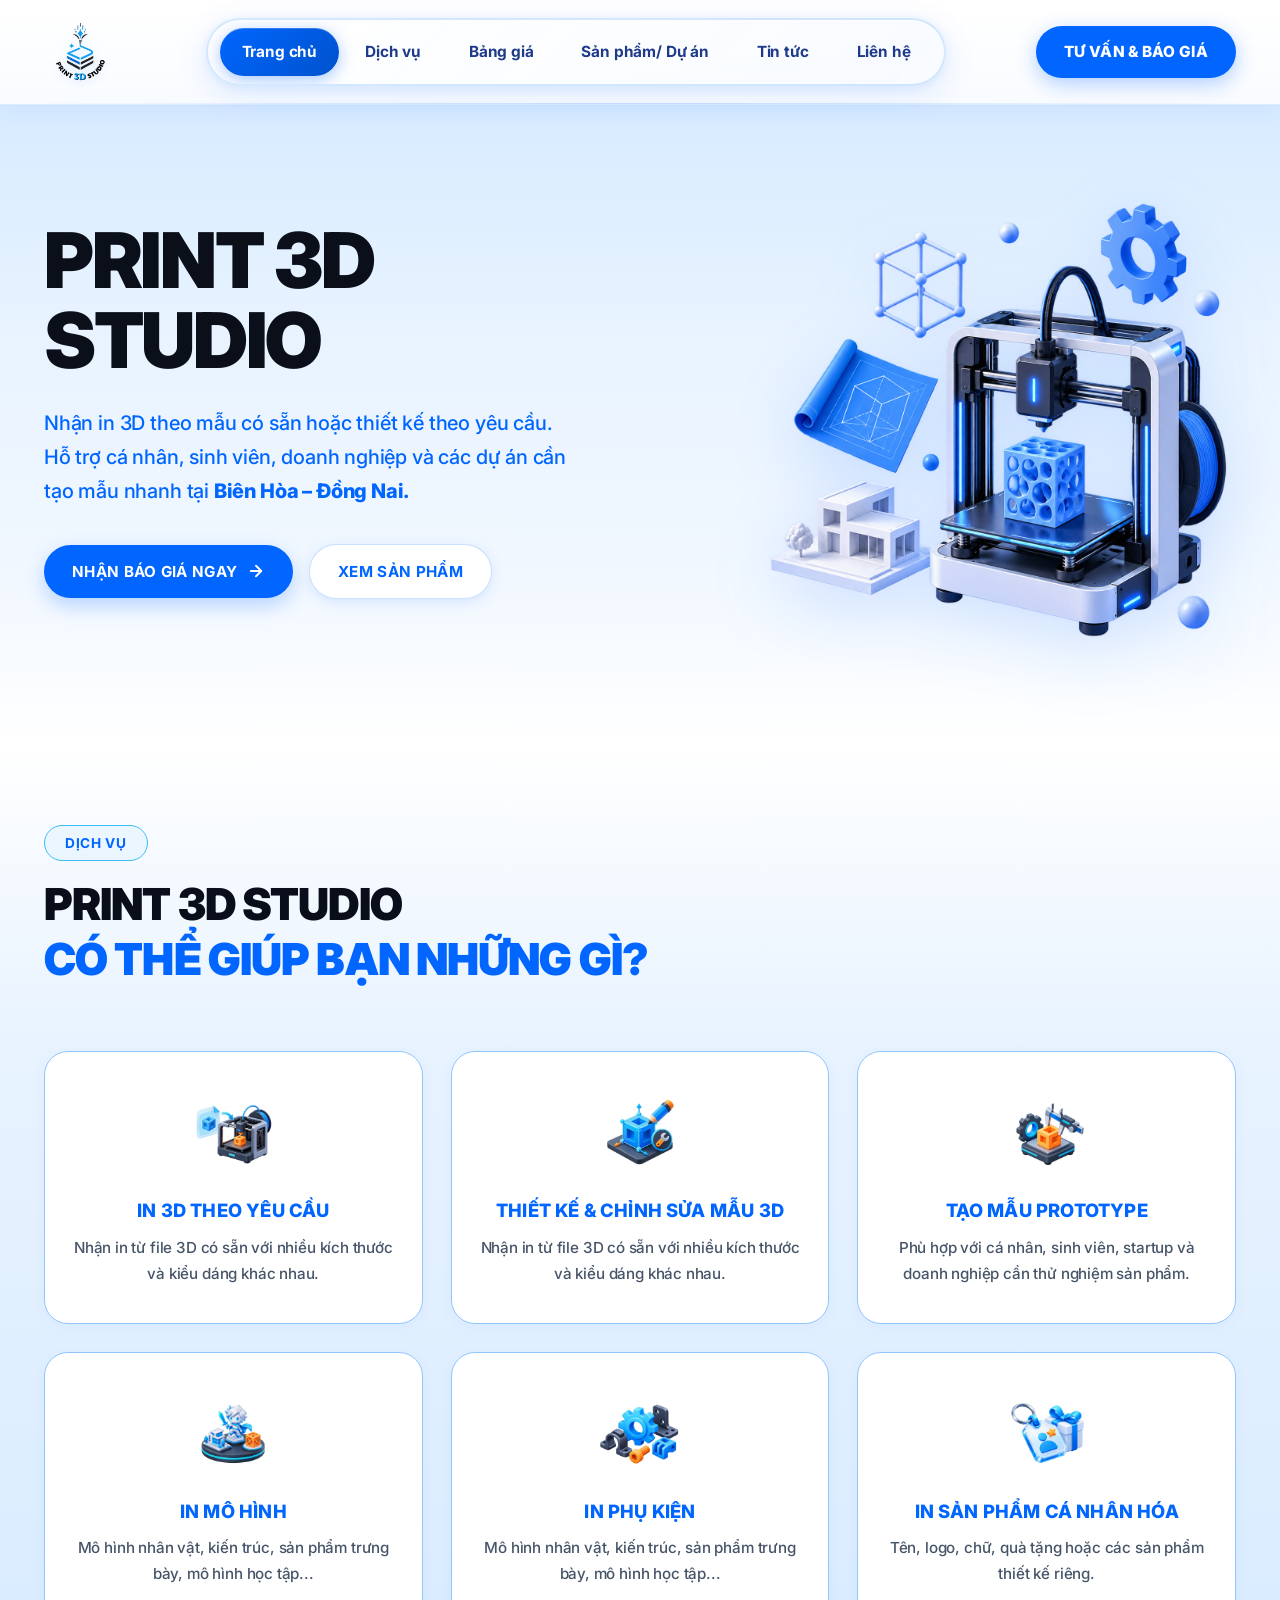
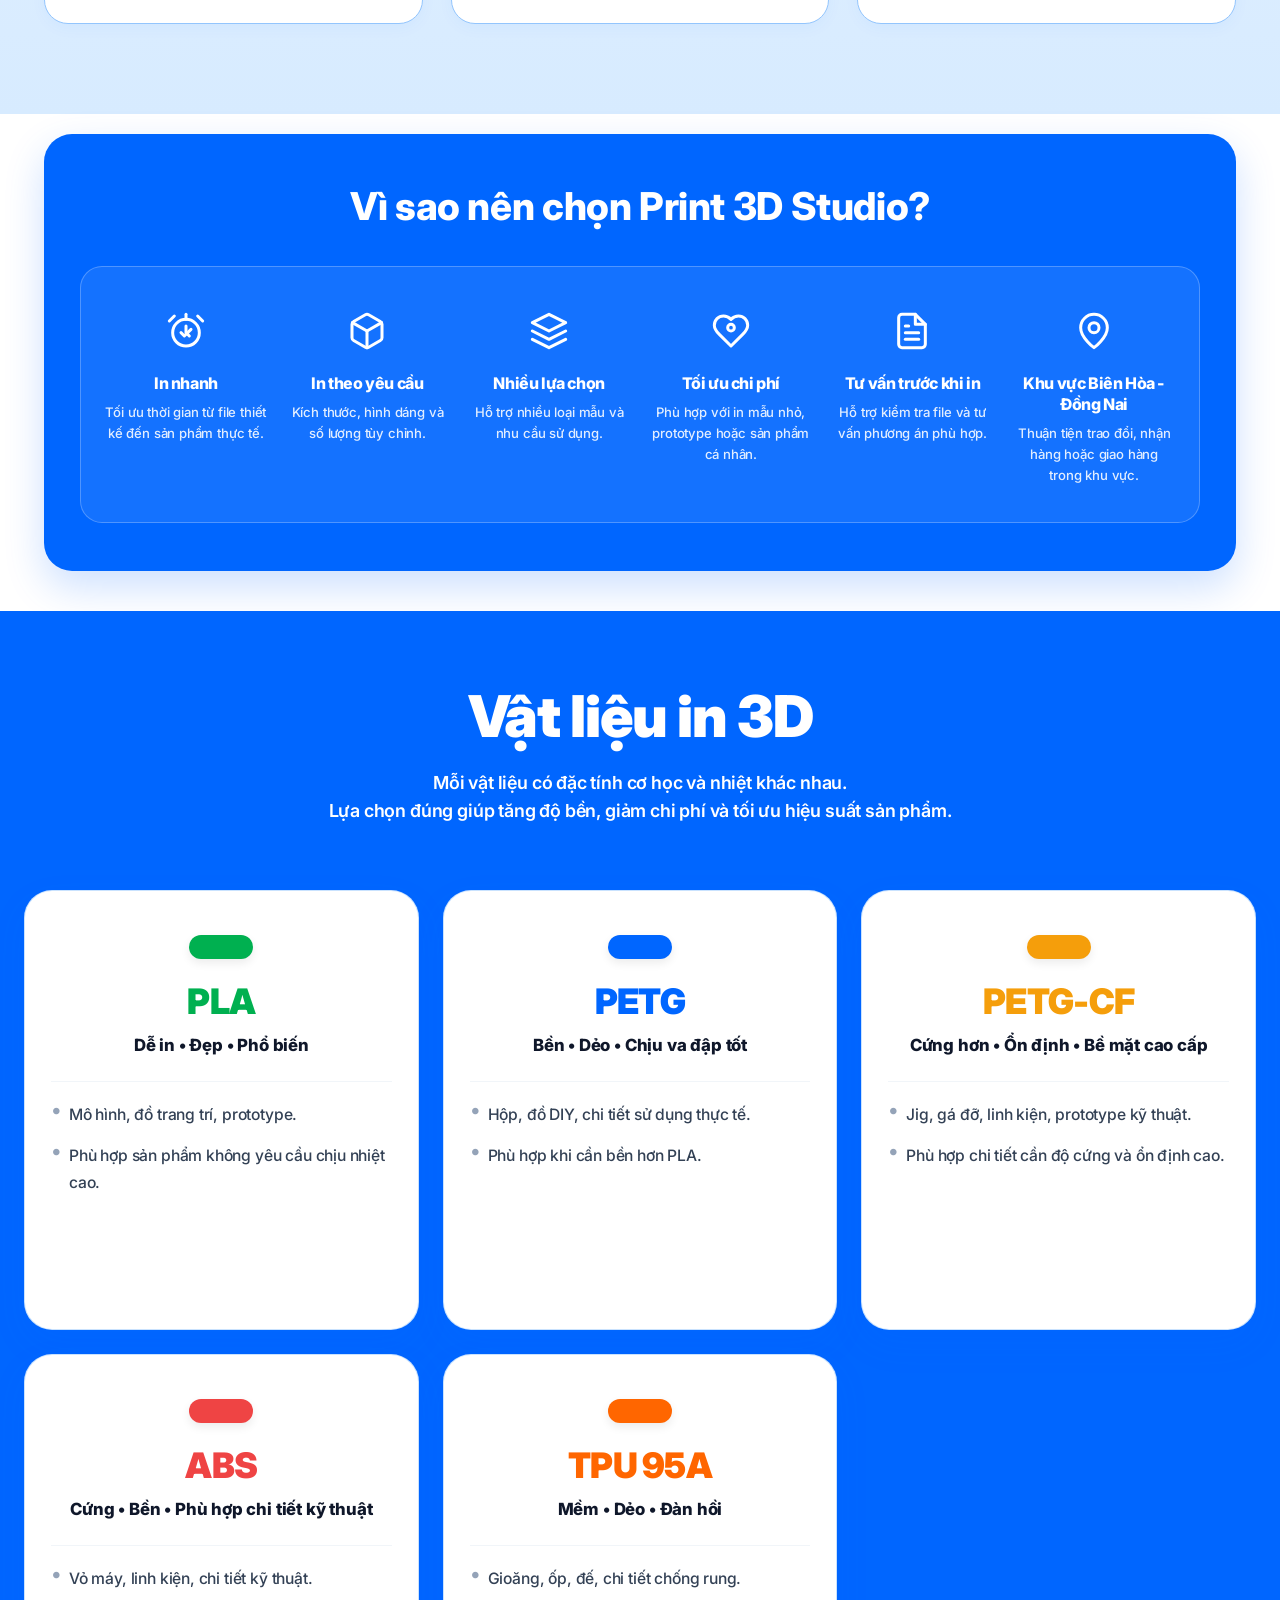
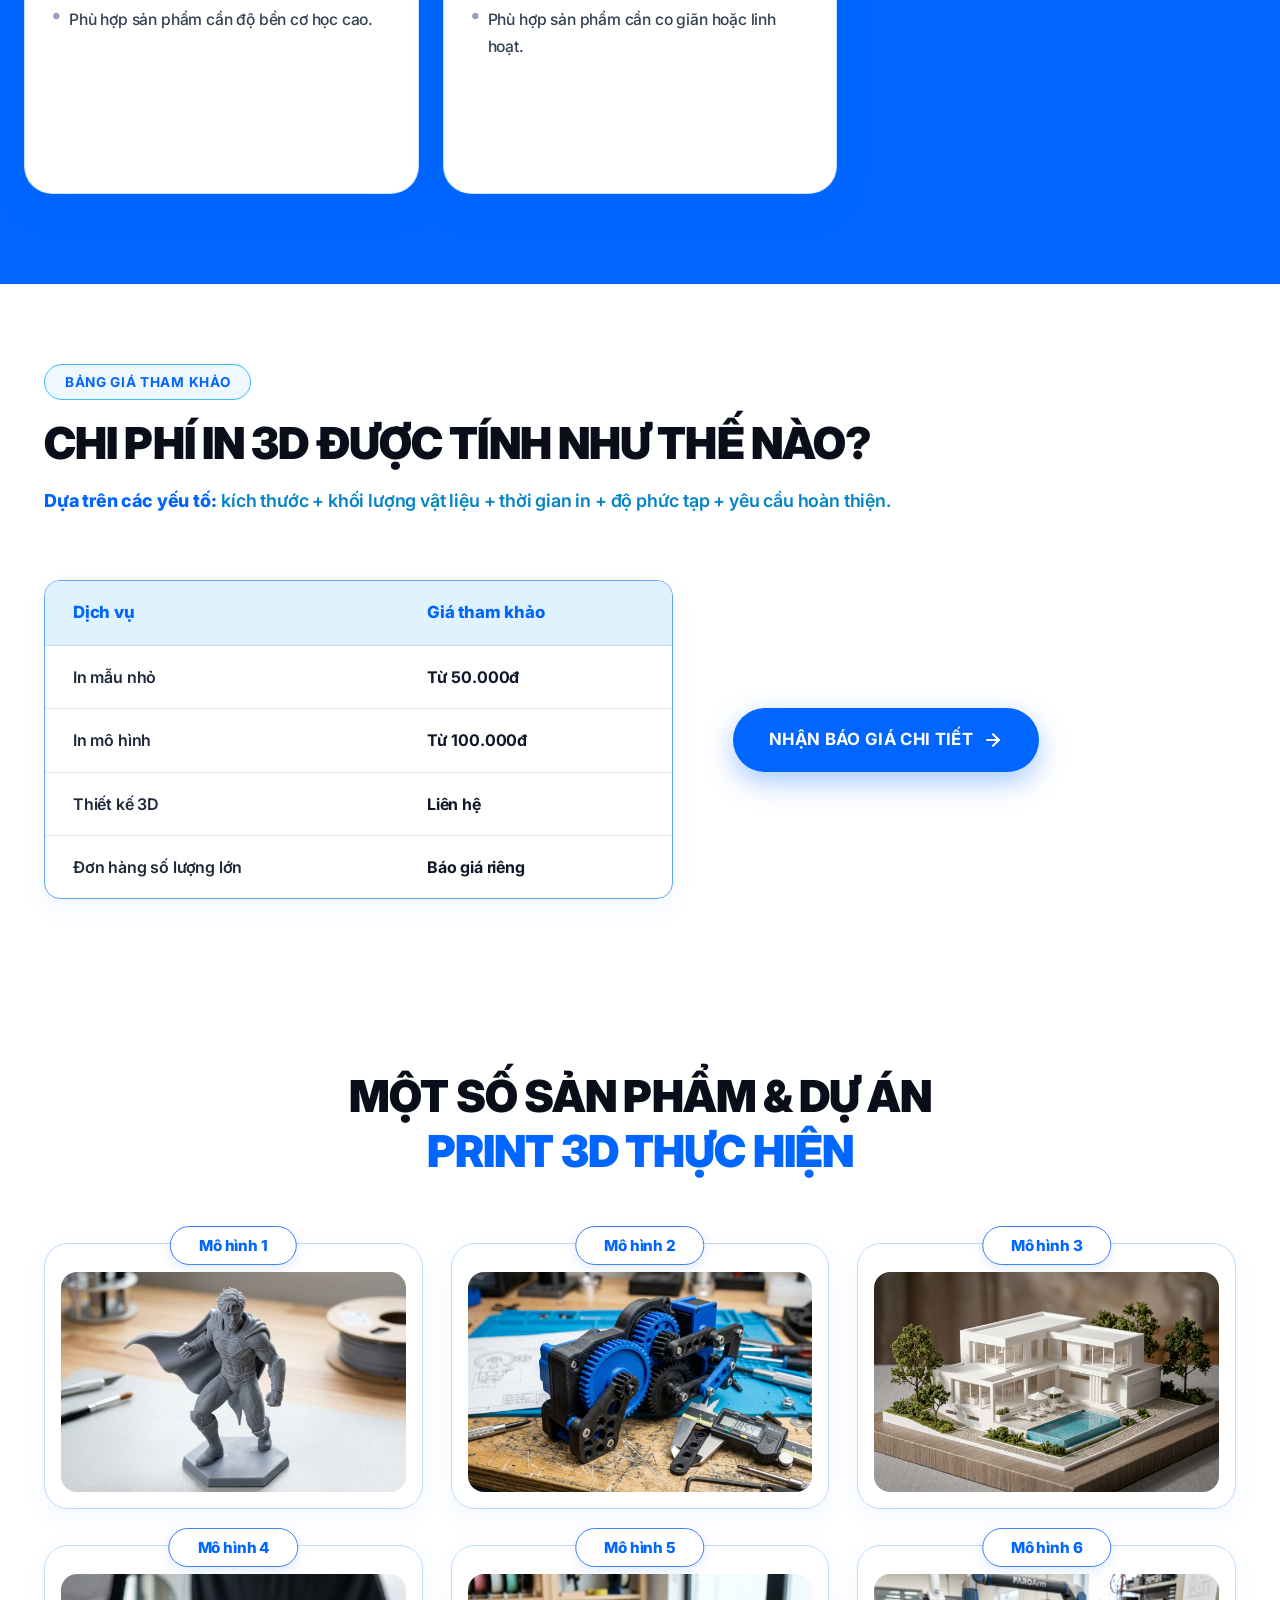
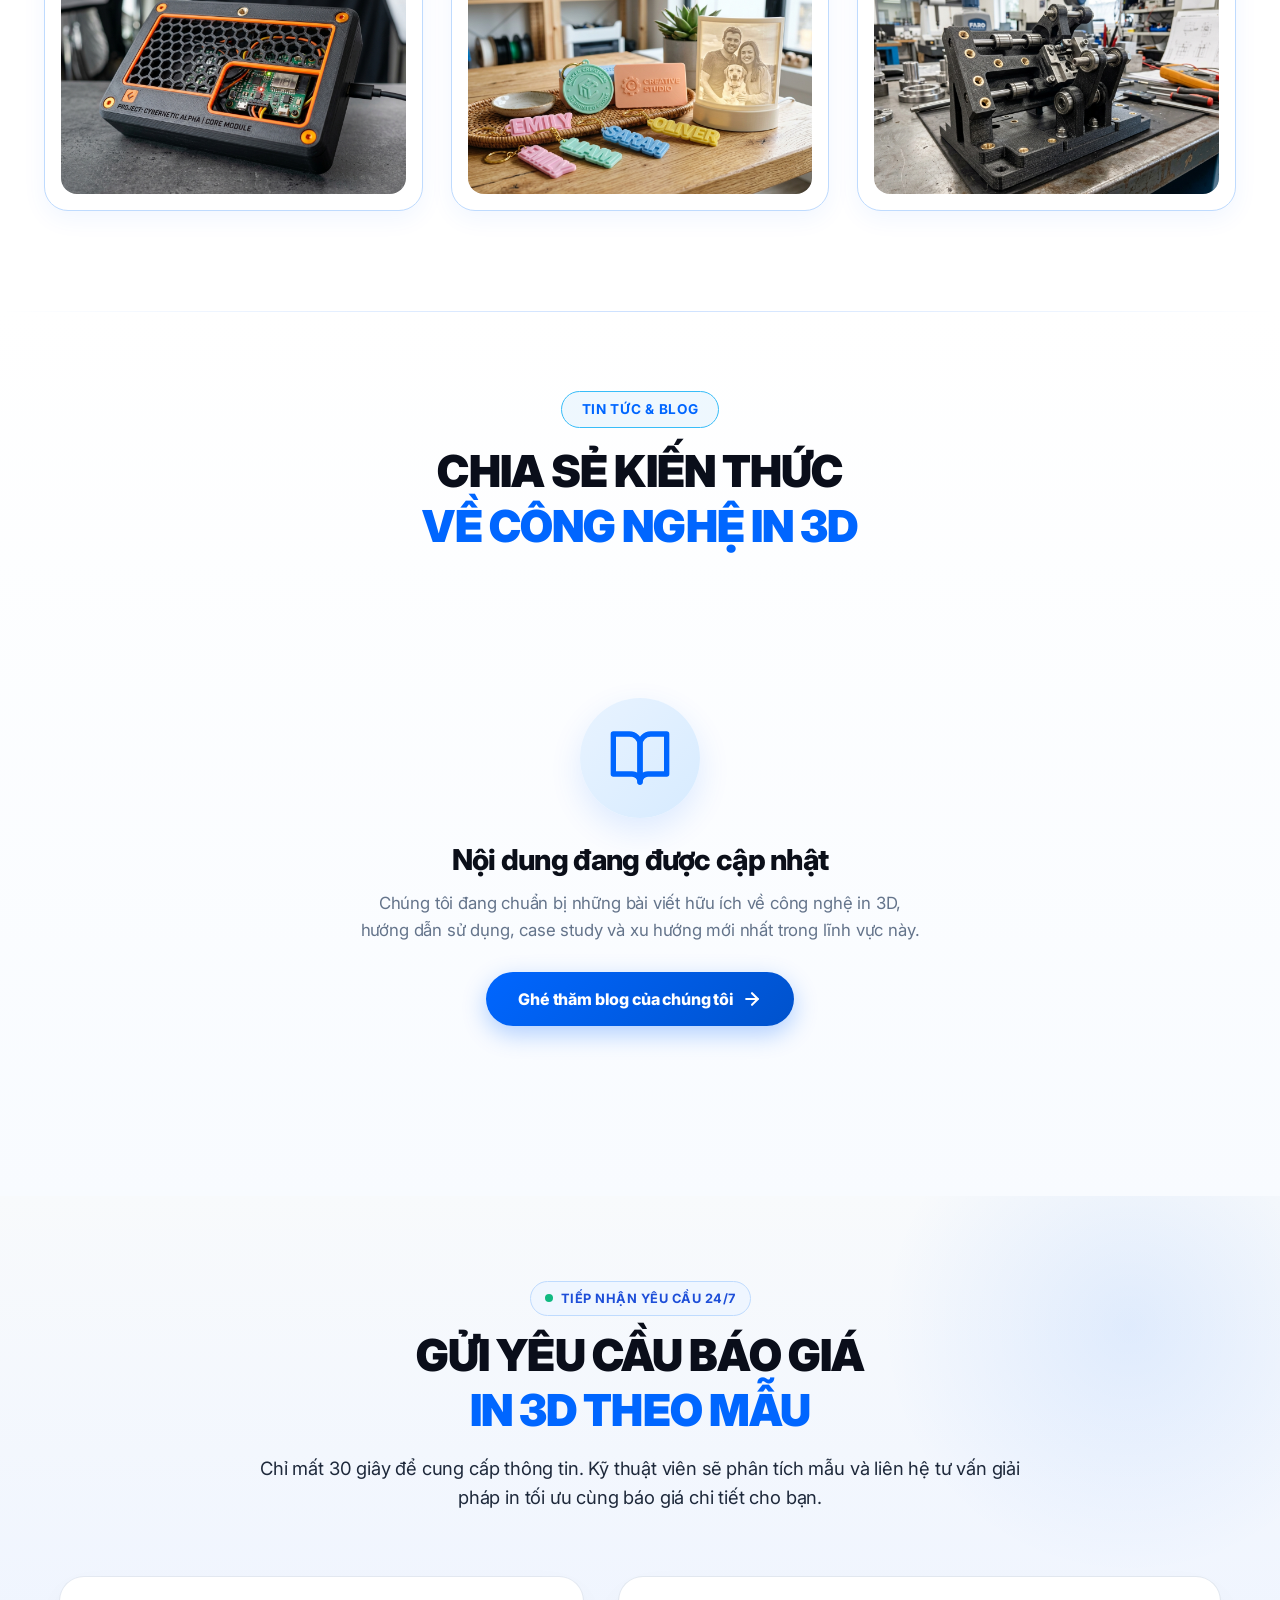
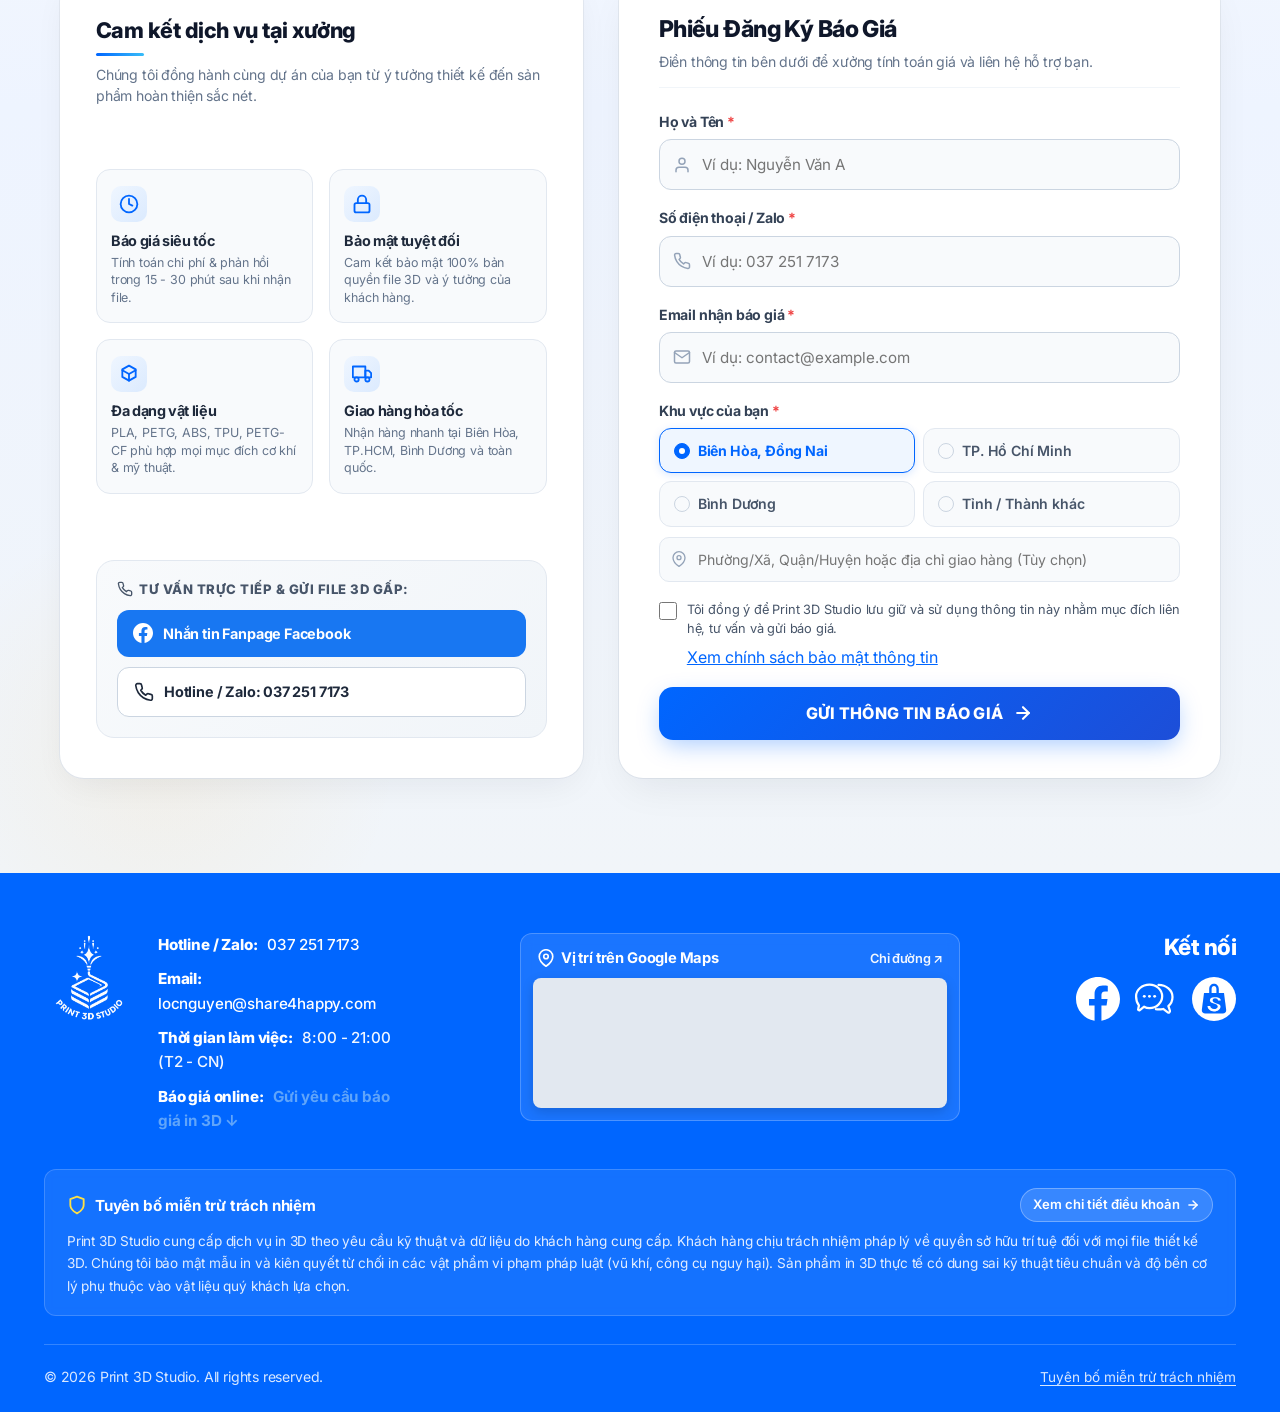
==== commit d19f2e54: "fix(security): harden lead form, stop storing customer PII in browser" ====
--- a/index.html
+++ b/index.html
@@ -7,6 +7,47 @@
   <title>Print 3D Studio - Dịch Vụ In 3D & Tạo Mẫu Nhanh Tại Biên Hòa</title>
   <meta name="description"
     content="Print 3D Studio - Nhận in 3D theo mẫu có sẵn hoặc thiết kế theo yêu cầu. Hỗ trợ cá nhân, sinh viên, doanh nghiệp tại Biên Hòa - Đồng Nai.">
+
+  <!-- Canonical URL -->
+  <link rel="canonical" href="https://3dprintstudio.share4happy.com/">
+
+  <!-- Open Graph / Facebook / Zalo -->
+  <meta property="og:type" content="website">
+  <meta property="og:site_name" content="Print 3D Studio">
+  <meta property="og:url" content="https://3dprintstudio.share4happy.com/">
+  <meta property="og:title" content="Print 3D Studio - Dịch Vụ In 3D & Tạo Mẫu Nhanh Tại Biên Hòa">
+  <meta property="og:description"
+    content="Nhận in 3D theo mẫu có sẵn hoặc thiết kế theo yêu cầu. Gia công nhanh, chính xác, uy tín tại Biên Hòa - Đồng Nai.">
+  <meta property="og:image" content="https://3dprintstudio.share4happy.com/asset/images/hero.png">
+  <meta property="og:locale" content="vi_VN">
+
+  <!-- Twitter Card -->
+  <meta name="twitter:card" content="summary_large_image">
+  <meta name="twitter:title" content="Print 3D Studio - Dịch Vụ In 3D & Tạo Mẫu Nhanh Tại Biên Hòa">
+  <meta name="twitter:description"
+    content="Nhận in 3D theo mẫu có sẵn hoặc thiết kế theo yêu cầu. Gia công nhanh, chính xác, uy tín tại Biên Hòa - Đồng Nai.">
+  <meta name="twitter:image" content="https://3dprintstudio.share4happy.com/asset/images/hero.png">
+
+  <!-- Schema.org Structured Data -->
+  <script type="application/ld+json">
+  {
+    "@context": "https://schema.org",
+    "@type": "LocalBusiness",
+    "name": "Print 3D Studio",
+    "image": "https://3dprintstudio.share4happy.com/asset/images/logo-header.png",
+    "url": "https://3dprintstudio.share4happy.com/",
+    "telephone": "0372517173",
+    "address": {
+      "@type": "PostalAddress",
+      "streetAddress": "10 Huỳnh Văn Nghệ",
+      "addressLocality": "Biên Hòa",
+      "addressRegion": "Đồng Nai",
+      "addressCountry": "VN"
+    },
+    "description": "Dịch vụ in 3D FDM / SLA, quét 3D và thiết kế mô hình theo yêu cầu tại Biên Hòa - Đồng Nai.",
+    "priceRange": "$$"
+  }
+  </script>
 
   <!-- Favicon -->
   <link rel="icon" type="image/png" href="./asset/images/logo-header.png">
@@ -709,7 +750,7 @@
             <div class="quote-form-card" id="quoteFormWrapper">
               
               <!-- STATE 1: FORM CHƯA ĐIỀN -->
-              <form class="interactive-quote-form" id="leadCaptureForm" onsubmit="return false;" novalidate>
+              <form class="interactive-quote-form" id="leadCaptureForm" novalidate>
                 <div class="form-card-header">
                   <h3 class="form-card-title">Phiếu Đăng Ký Báo Giá</h3>
                   <p class="form-card-desc">Điền thông tin bên dưới để xưởng tính toán giá và liên hệ hỗ trợ bạn.</p>
@@ -725,7 +766,7 @@
                       <path d="M20 21v-2a4 4 0 0 0-4-4H8a4 4 0 0 0-4 4v2"></path>
                       <circle cx="12" cy="7" r="4"></circle>
                     </svg>
-                    <input type="text" id="leadFullName" name="fullName" class="form-input" placeholder="Ví dụ: Nguyễn Văn A" required>
+                    <input type="text" id="leadFullName" name="fullName" class="form-input" placeholder="Ví dụ: Nguyễn Văn A" maxlength="60" autocomplete="name" required>
                   </div>
                   <span class="field-error-msg" id="error-leadFullName">Vui lòng nhập họ và tên của bạn</span>
                 </div>
@@ -739,7 +780,7 @@
                     <svg class="input-icon" width="18" height="18" viewBox="0 0 24 24" fill="none" stroke="currentColor" stroke-width="2" stroke-linecap="round" stroke-linejoin="round">
                       <path d="M22 16.92v3a2 2 0 0 1-2.18 2 19.79 19.79 0 0 1-8.63-3.07 19.5 19.5 0 0 1-6-6 19.79 19.79 0 0 1-3.07-8.67A2 2 0 0 1 4.11 2h3a2 2 0 0 1 2 1.72 12.84 12.84 0 0 0 .7 2.81 2 2 0 0 1-.45 2.11L8.09 9.91a16 16 0 0 0 6 6l1.27-1.27a2 2 0 0 1 2.11-.45 12.84 12.84 0 0 0 2.81.7A2 2 0 0 1 22 16.92z"></path>
                     </svg>
-                    <input type="tel" id="leadPhone" name="phone" class="form-input" placeholder="Ví dụ: 037 251 7173" required>
+                    <input type="tel" id="leadPhone" name="phone" class="form-input" placeholder="Ví dụ: 037 251 7173" maxlength="20" autocomplete="tel" required>
                   </div>
                   <span class="field-error-msg" id="error-leadPhone">Vui lòng nhập số điện thoại hợp lệ (10 số)</span>
                 </div>
@@ -754,7 +795,7 @@
                       <path d="M4 4h16c1.1 0 2 .9 2 2v12c0 1.1-.9 2-2 2H4c-1.1 0-2-.9-2-2V6c0-1.1.9-2 2-2z"></path>
                       <polyline points="22,6 12,13 2,6"></polyline>
                     </svg>
-                    <input type="email" id="leadEmail" name="email" class="form-input" placeholder="Ví dụ: contact@example.com" required>
+                    <input type="email" id="leadEmail" name="email" class="form-input" placeholder="Ví dụ: contact@example.com" maxlength="100" autocomplete="email" required>
                   </div>
                   <span class="field-error-msg" id="error-leadEmail">Vui lòng nhập địa chỉ email hợp lệ</span>
                 </div>
@@ -794,19 +835,45 @@
                         <path d="M21 10c0 7-9 13-9 13s-9-6-9-13a9 9 0 0 1 18 0z"></path>
                         <circle cx="12" cy="10" r="3"></circle>
                       </svg>
-                      <input type="text" id="leadAddress" name="address" class="region-address-input" placeholder="Phường/Xã, Quận/Huyện hoặc địa chỉ giao hàng (Tùy chọn)">
+                      <input type="text" id="leadAddress" name="address" class="region-address-input" placeholder="Phường/Xã, Quận/Huyện hoặc địa chỉ giao hàng (Tùy chọn)" maxlength="200" autocomplete="street-address">
                     </div>
                   </div>
                 </div>
 
+                <!-- Chống spam: honeypot (người dùng thật không thấy, bot tự động điền) -->
+                <div class="hp-field" aria-hidden="true">
+                  <label for="leadWebsite">Website</label>
+                  <input type="text" id="leadWebsite" name="website" tabindex="-1" autocomplete="off">
+                </div>
+
+                <!-- Đồng ý xử lý dữ liệu cá nhân -->
+                <div class="form-group consent-group">
+                  <label class="consent-check" for="leadConsent">
+                    <input type="checkbox" id="leadConsent" name="consent" value="yes">
+                    <span class="consent-check-text">
+                      Tôi đồng ý để Print 3D Studio lưu giữ và sử dụng thông tin này nhằm mục đích liên hệ, tư vấn và gửi báo giá.
+                    </span>
+                  </label>
+                  <p class="consent-policy">
+                    <button type="button" class="consent-link open-modal-btn" data-target="disclaimer-modal">Xem chính sách bảo mật thông tin</button>
+                  </p>
+                  <span class="field-error-msg" id="error-leadConsent">Vui lòng xác nhận đồng ý để tiếp tục</span>
+                </div>
+
                 <!-- Submit Button -->
-                <button type="submit" class="btn btn-primary btn-submit-lead" id="submitLeadBtn">
-                  <span>GỬI THÔNG TIN &amp; KẾT NỐI FACEBOOK NGAY</span>
+                <button type="button" class="btn btn-primary btn-submit-lead" id="submitLeadBtn">
+                  <span>GỬI THÔNG TIN BÁO GIÁ</span>
                   <svg width="20" height="20" viewBox="0 0 24 24" fill="none" stroke="currentColor" stroke-width="2.5" stroke-linecap="round" stroke-linejoin="round">
                     <line x1="5" y1="12" x2="19" y2="12"></line>
                     <polyline points="12 5 19 12 12 19"></polyline>
                   </svg>
                 </button>
+
+                <div class="form-submit-error" id="leadSubmitError" role="alert" style="display: none;">
+                  <p>
+                    Chưa gửi được thông tin. Vui lòng kiểm tra kết nối mạng rồi bấm lại nút gửi, hoặc nhắn tin trực tiếp cho xưởng qua Facebook / Zalo 037 251 7173.
+                  </p>
+                </div>
 
               </form>
 
@@ -819,7 +886,7 @@
                 </div>
                 <h3 class="submitted-title">Thông Tin Đã Được Lưu Trữ!</h3>
                 <p class="submitted-greeting" id="submittedGreeting">
-                  Chào bạn <strong id="savedLeadName">...</strong>, yêu cầu báo giá của bạn đã được ghi nhận vào hệ thống.
+                  Cảm ơn bạn <strong id="savedLeadName">...</strong> đã cung cấp thông tin, thông tin của bạn đã được ghi nhận vào hệ thống.
                 </p>
 
                 <!-- Box tóm tắt thông tin đã lưu -->
@@ -842,6 +909,10 @@
                   </div>
                 </div>
 
+                <p class="saved-privacy-note" id="savedPrivacyNote">
+                  Vì lý do bảo mật, trình duyệt của bạn chỉ ghi nhớ rằng yêu cầu đã được gửi — không lưu số điện thoại, email hay địa chỉ trên máy.
+                </p>
+
                 <p class="submitted-cta-note">
                   Bạn không cần phải nhập lại thông tin. Hãy nhấn nút bên dưới để mở Facebook trao đổi trực tiếp hoặc gửi file 3D cho kỹ thuật viên:
                 </p>
@@ -1061,6 +1132,16 @@
             </p>
           </div>
         </div>
+
+        <div class="disclaimer-item">
+          <div class="disclaimer-item-num">06</div>
+          <div class="disclaimer-item-content">
+            <h4>Bảo mật thông tin khách hàng</h4>
+            <p>
+              Thông tin bạn gửi trong phiếu báo giá (họ tên, số điện thoại, email, khu vực) chỉ được sử dụng để liên hệ, tư vấn và gửi báo giá cho bạn. Chúng tôi không bán, trao đổi hay chia sẻ dữ liệu này cho bên thứ ba vì mục đích thương mại. Trình duyệt của bạn chỉ ghi nhớ rằng yêu cầu đã được gửi, không lưu số điện thoại, email hay địa chỉ trên máy. Việc xử lý dữ liệu cá nhân tuân theo Nghị định 13/2023/NĐ-CP về bảo vệ dữ liệu cá nhân.
+            </p>
+          </div>
+        </div>
       </div>
 
       <div class="modal-footer">
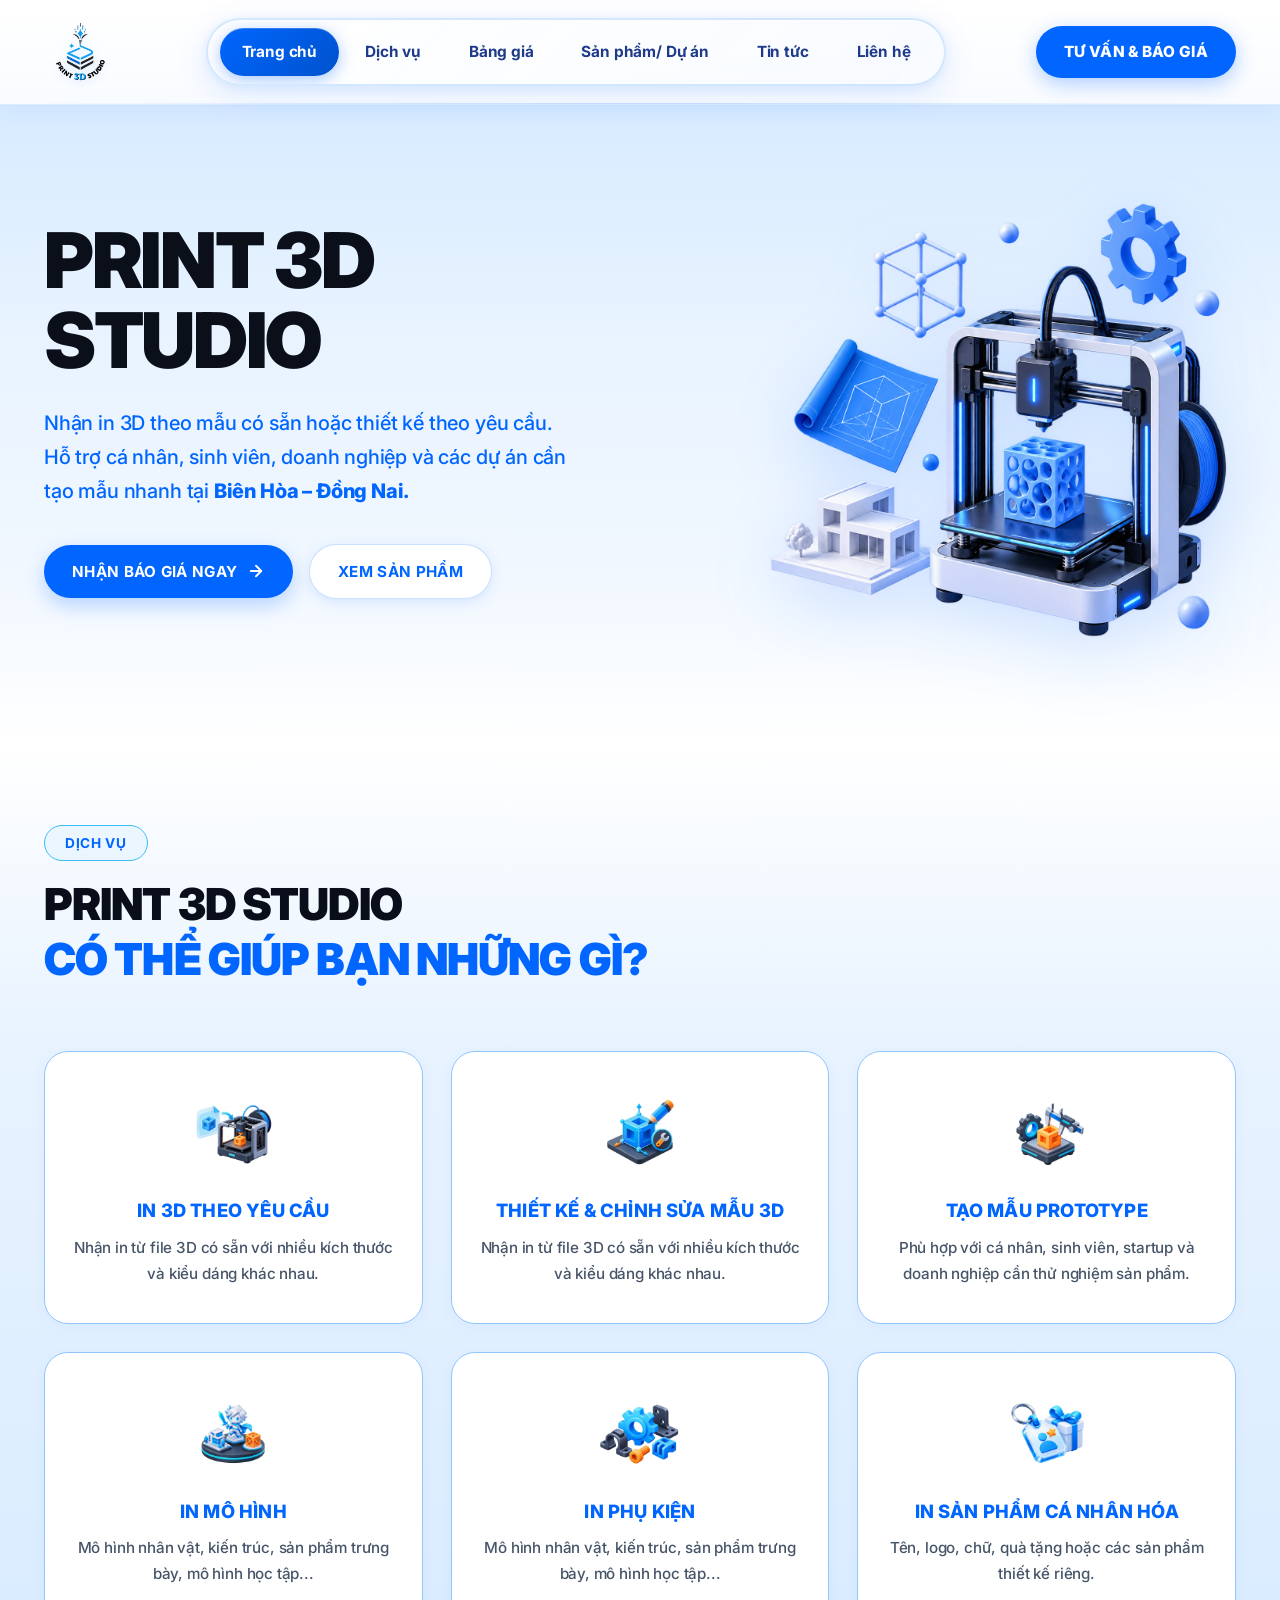
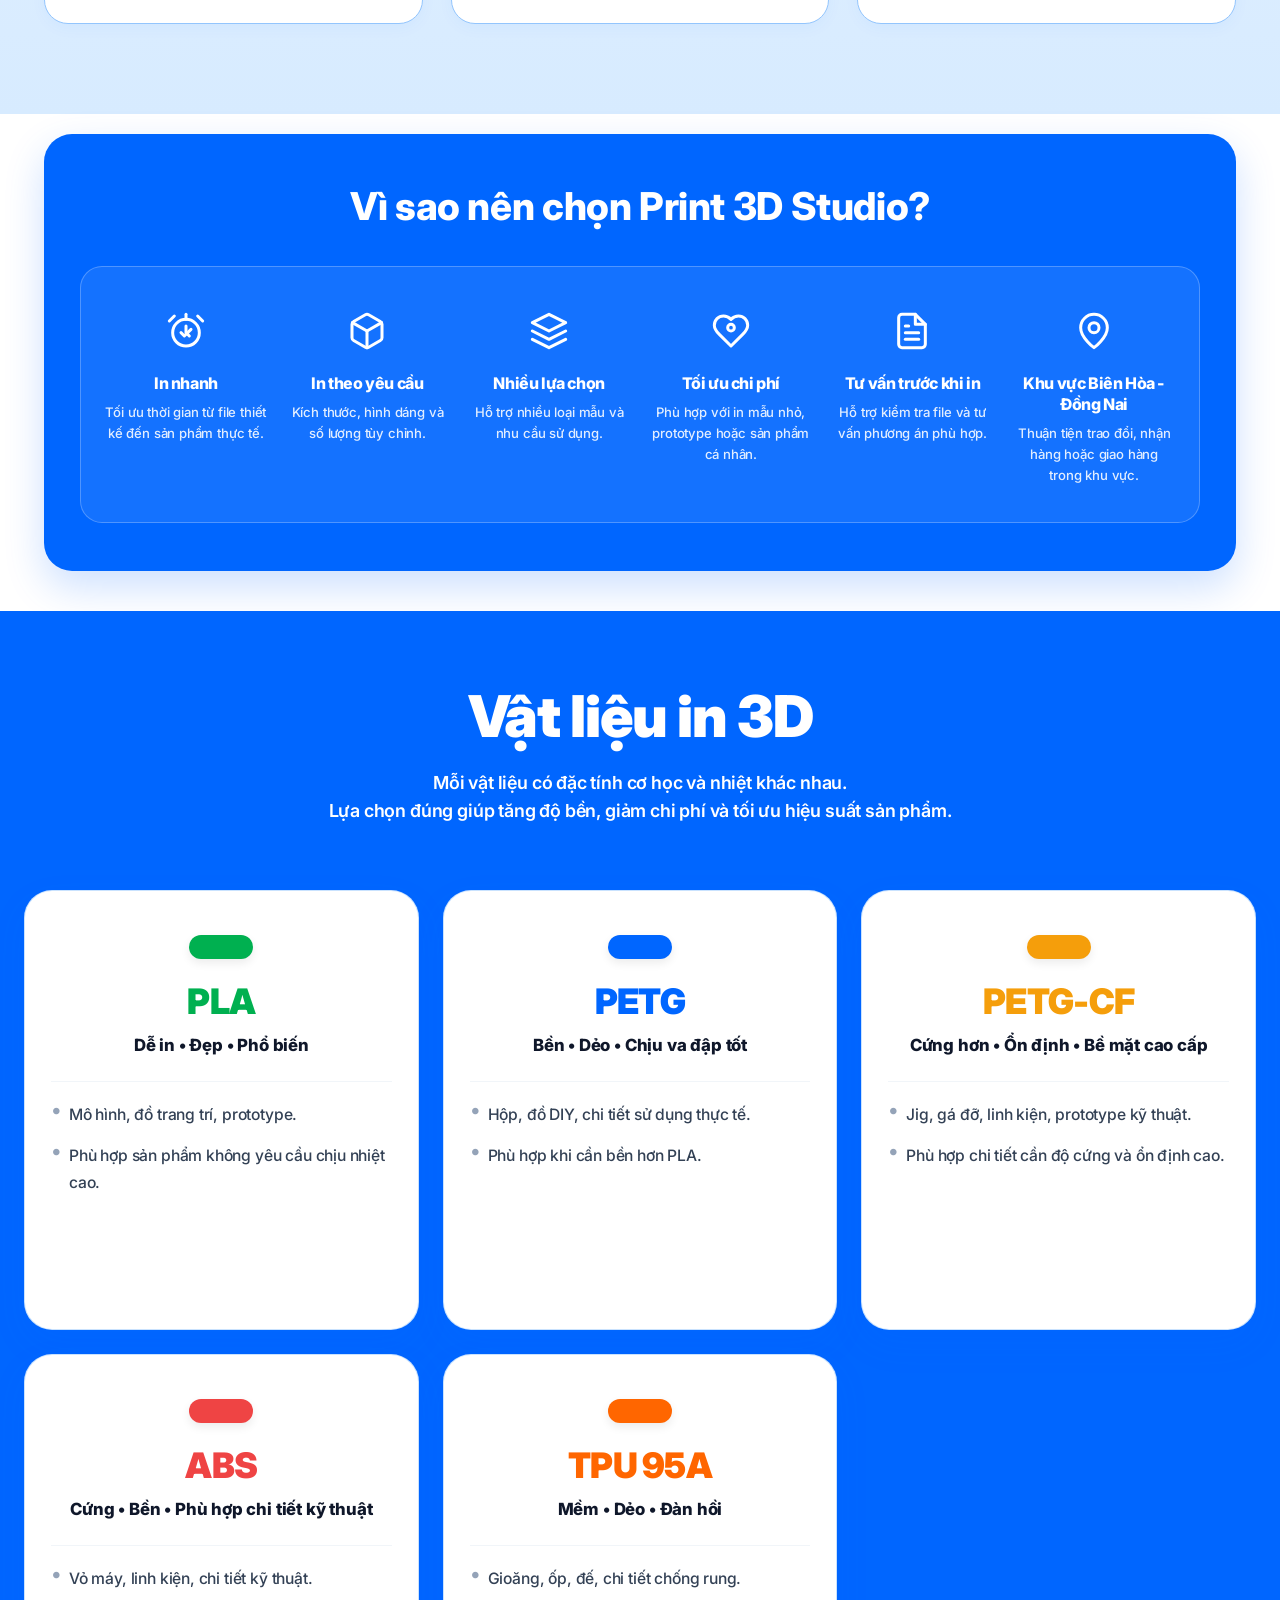
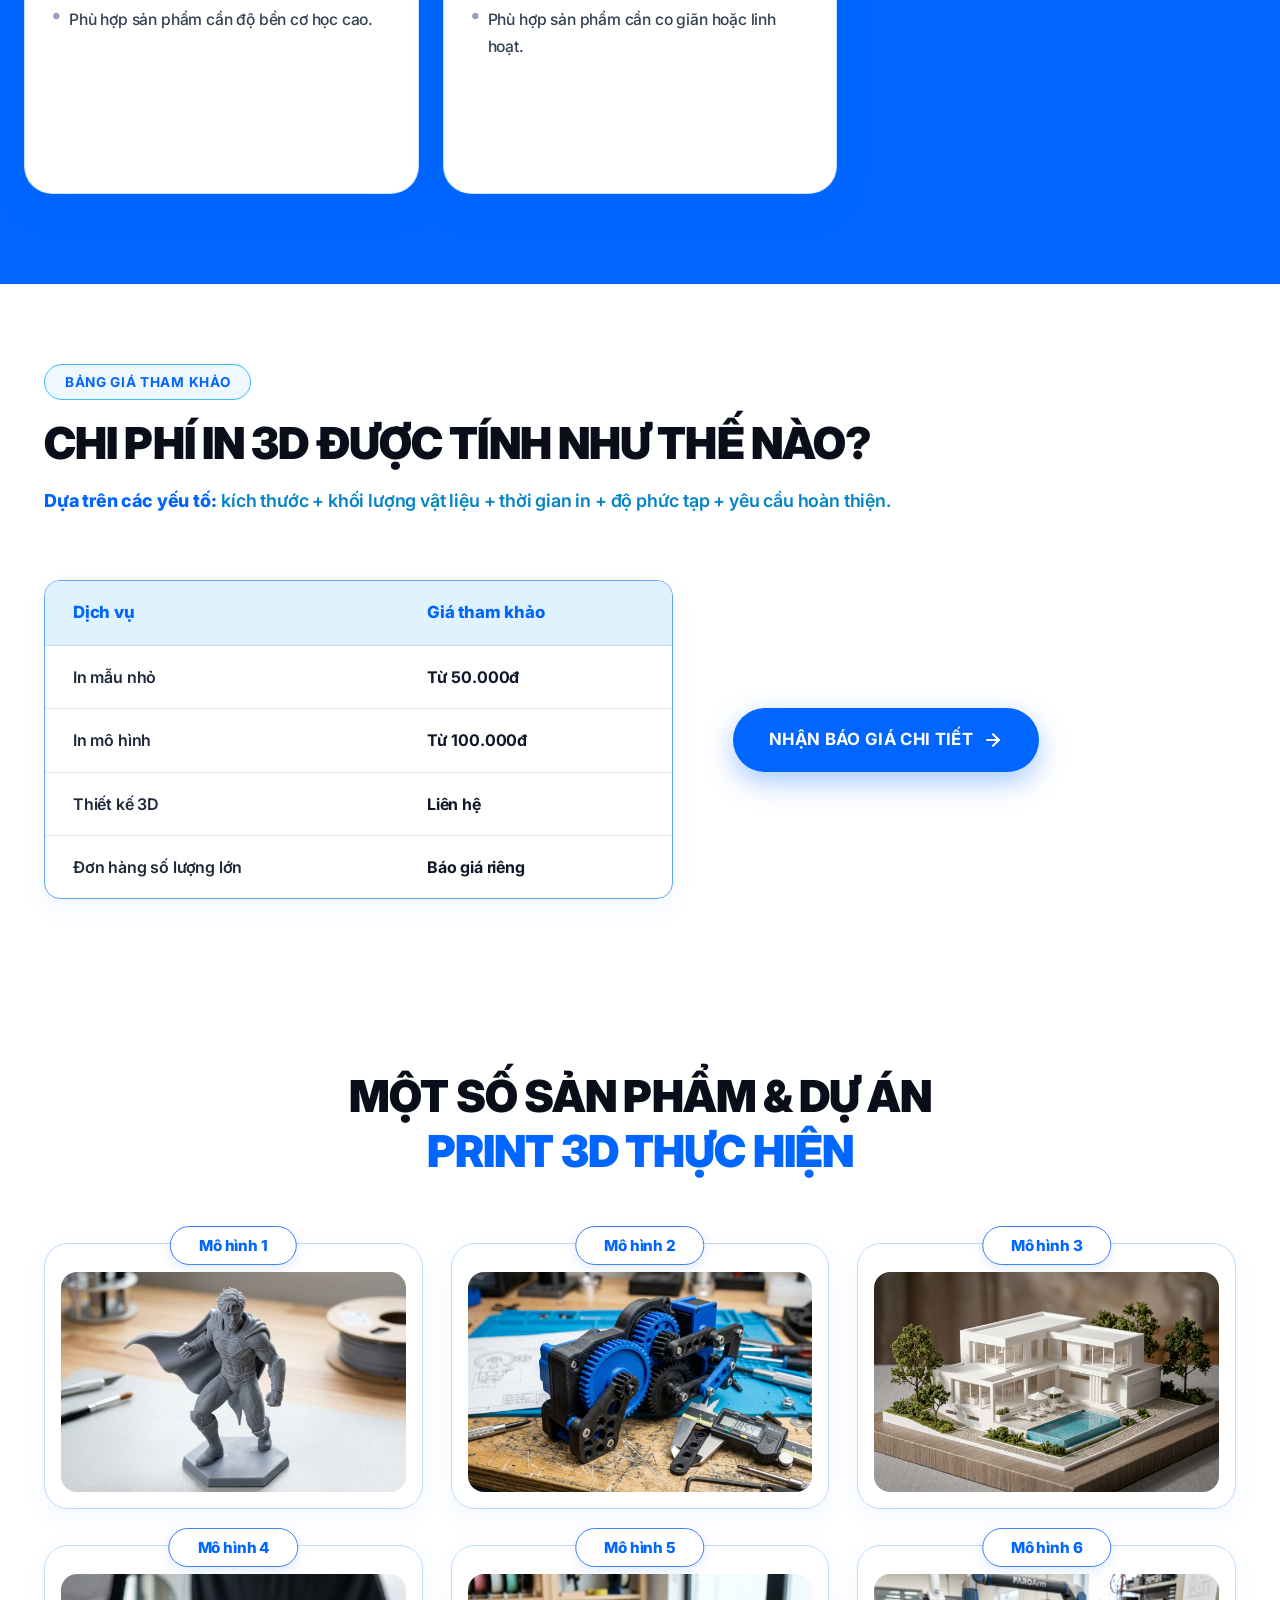
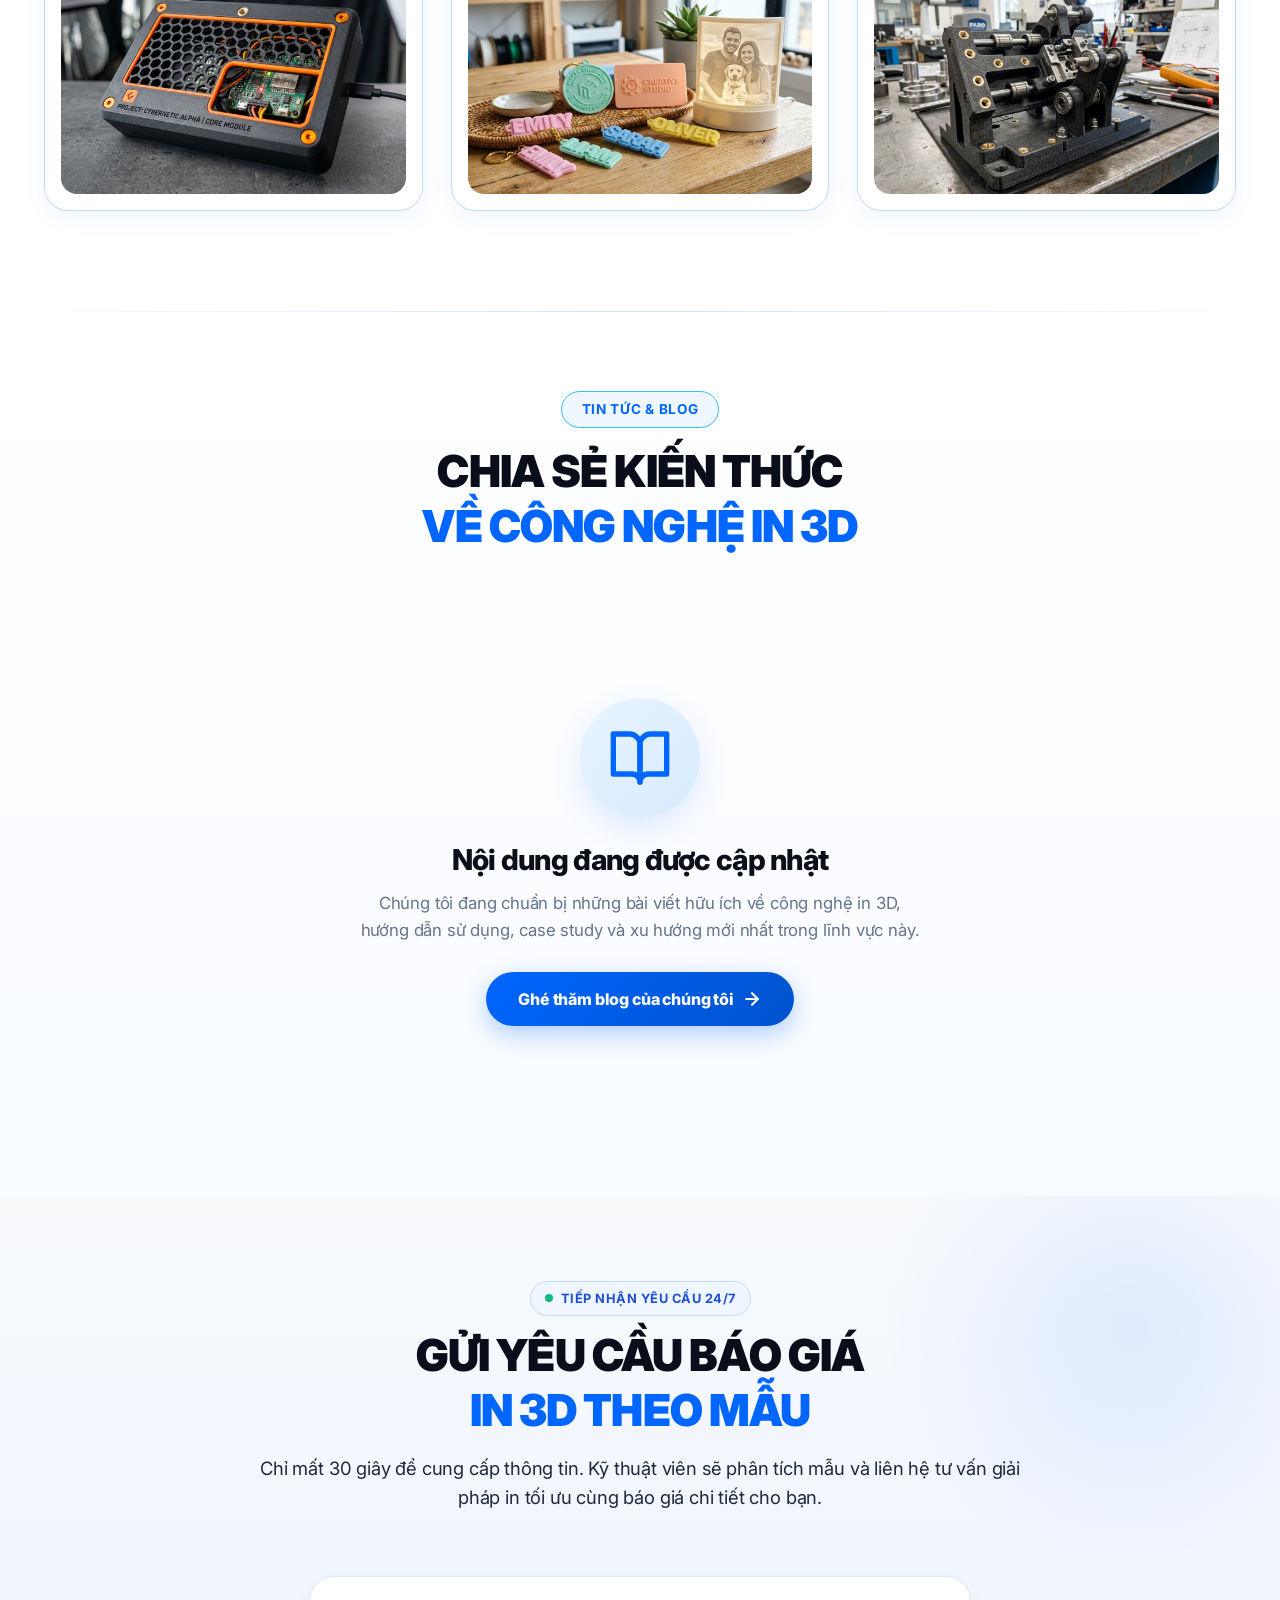
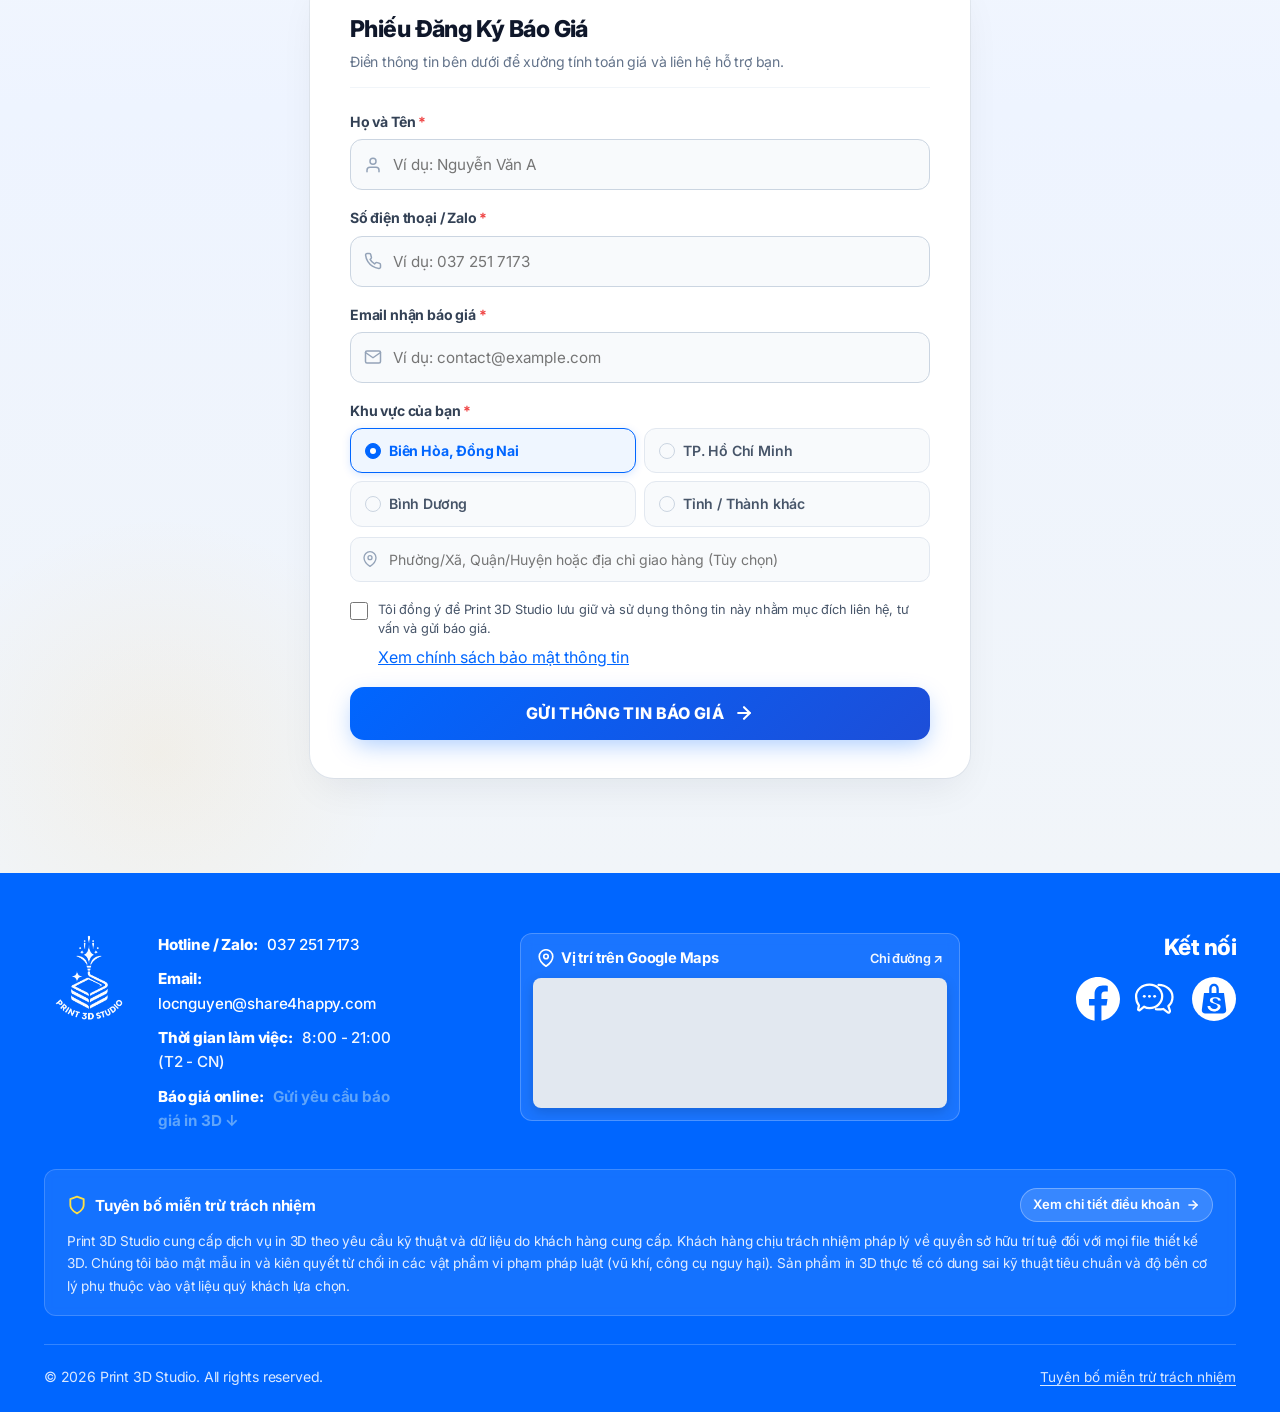
==== commit dd4c1a3b: "refactor(cta): remove service commitment card and center quote form" ====
--- a/index.html
+++ b/index.html
@@ -660,92 +660,7 @@
         </div>
 
         <div class="quote-form-grid">
-          <!-- Left: Information & Value Props -->
-          <div class="quote-info-col">
-            <div class="quote-info-card">
-              <div class="quote-info-header">
-                <h3 class="quote-info-title">Cam kết dịch vụ tại xưởng</h3>
-                <p class="quote-info-subtitle">Chúng tôi đồng hành cùng dự án của bạn từ ý tưởng thiết kế đến sản phẩm hoàn thiện sắc nét.</p>
-              </div>
-
-              <!-- Benefits Grid -->
-              <div class="quote-benefits-grid">
-                <div class="benefit-card">
-                  <div class="benefit-icon-wrap">
-                    <svg width="20" height="20" viewBox="0 0 24 24" fill="none" stroke="currentColor" stroke-width="2.2" stroke-linecap="round" stroke-linejoin="round">
-                      <circle cx="12" cy="12" r="10"></circle>
-                      <polyline points="12 6 12 12 16 14"></polyline>
-                    </svg>
-                  </div>
-                  <h4 class="benefit-title">Báo giá siêu tốc</h4>
-                  <p class="benefit-desc">Tính toán chi phí &amp; phản hồi trong 15 - 30 phút sau khi nhận file.</p>
-                </div>
-
-                <div class="benefit-card">
-                  <div class="benefit-icon-wrap">
-                    <svg width="20" height="20" viewBox="0 0 24 24" fill="none" stroke="currentColor" stroke-width="2.2" stroke-linecap="round" stroke-linejoin="round">
-                      <rect x="3" y="11" width="18" height="11" rx="2" ry="2"></rect>
-                      <path d="M7 11V7a5 5 0 0 1 10 0v4"></path>
-                    </svg>
-                  </div>
-                  <h4 class="benefit-title">Bảo mật tuyệt đối</h4>
-                  <p class="benefit-desc">Cam kết bảo mật 100% bản quyền file 3D và ý tưởng của khách hàng.</p>
-                </div>
-
-                <div class="benefit-card">
-                  <div class="benefit-icon-wrap">
-                    <svg width="20" height="20" viewBox="0 0 24 24" fill="none" stroke="currentColor" stroke-width="2.2" stroke-linecap="round" stroke-linejoin="round">
-                      <path d="M12 2l8 4.5v9L12 20l-8-4.5v-9L12 2z"></path>
-                      <path d="M12 12l8-4.5"></path>
-                      <path d="M12 12v8"></path>
-                      <path d="M12 12L4 7.5"></path>
-                    </svg>
-                  </div>
-                  <h4 class="benefit-title">Đa dạng vật liệu</h4>
-                  <p class="benefit-desc">PLA, PETG, ABS, TPU, PETG-CF phù hợp mọi mục đích cơ khí &amp; mỹ thuật.</p>
-                </div>
-
-                <div class="benefit-card">
-                  <div class="benefit-icon-wrap">
-                    <svg width="20" height="20" viewBox="0 0 24 24" fill="none" stroke="currentColor" stroke-width="2.2" stroke-linecap="round" stroke-linejoin="round">
-                      <rect x="1" y="3" width="15" height="13"></rect>
-                      <polygon points="16 8 20 8 23 11 23 16 16 16 16 8"></polygon>
-                      <circle cx="5.5" cy="18.5" r="2.5"></circle>
-                      <circle cx="18.5" cy="18.5" r="2.5"></circle>
-                    </svg>
-                  </div>
-                  <h4 class="benefit-title">Giao hàng hỏa tốc</h4>
-                  <p class="benefit-desc">Nhận hàng nhanh tại Biên Hòa, TP.HCM, Bình Dương và toàn quốc.</p>
-                </div>
-              </div>
-
-              <!-- Direct Contact Box -->
-              <div class="quote-contact-direct">
-                <h4 class="direct-contact-title">
-                  <svg width="16" height="16" viewBox="0 0 24 24" fill="none" stroke="currentColor" stroke-width="2">
-                    <path d="M22 16.92v3a2 2 0 0 1-2.18 2 19.79 19.79 0 0 1-8.63-3.07 19.5 19.5 0 0 1-6-6 19.79 19.79 0 0 1-3.07-8.67A2 2 0 0 1 4.11 2h3a2 2 0 0 1 2 1.72 12.84 12.84 0 0 0 .7 2.81 2 2 0 0 1-.45 2.11L8.09 9.91a16 16 0 0 0 6 6l1.27-1.27a2 2 0 0 1 2.11-.45 12.84 12.84 0 0 0 2.81.7A2 2 0 0 1 22 16.92z"></path>
-                  </svg>
-                  <span>Tư vấn trực tiếp &amp; gửi file 3D gấp:</span>
-                </h4>
-                <div class="direct-contact-items">
-                  <a href="https://www.facebook.com/share/19TBLiMFEG/?mibextid=wwXIfr" target="_blank" rel="noopener noreferrer" class="direct-contact-btn btn-direct-fb">
-                    <svg width="20" height="20" viewBox="0 0 24 24" fill="currentColor">
-                      <path d="M24 12.073c0-6.627-5.373-12-12-12s-12 5.373-12 12c0 5.99 4.388 10.954 10.125 11.854v-8.385H7.078v-3.47h3.047V9.43c0-3.007 1.792-4.669 4.533-4.669 1.312 0 2.686.235 2.686.235v2.953H15.83c-1.491 0-1.956.925-1.956 1.874v2.25h3.328l-.532 3.47h-2.796v8.385C19.612 23.027 24 18.062 24 12.073z"/>
-                    </svg>
-                    <span>Nhắn tin Fanpage Facebook</span>
-                  </a>
-                  <a href="https://zalo.me/0372517173" target="_blank" rel="noopener noreferrer" class="direct-contact-btn btn-direct-zalo">
-                    <svg width="20" height="20" viewBox="0 0 24 24" fill="none" stroke="currentColor" stroke-width="2" stroke-linecap="round" stroke-linejoin="round">
-                      <path d="M22 16.92v3a2 2 0 0 1-2.18 2 19.79 19.79 0 0 1-8.63-3.07 19.5 19.5 0 0 1-6-6 19.79 19.79 0 0 1-3.07-8.67A2 2 0 0 1 4.11 2h3a2 2 0 0 1 2 1.72 12.84 12.84 0 0 0 .7 2.81 2 2 0 0 1-.45 2.11L8.09 9.91a16 16 0 0 0 6 6l1.27-1.27a2 2 0 0 1 2.11-.45 12.84 12.84 0 0 0 2.81.7A2 2 0 0 1 22 16.92z"></path>
-                    </svg>
-                    <span>Hotline / Zalo: 037 251 7173</span>
-                  </a>
-                </div>
-              </div>
-            </div>
-          </div>
-
-          <!-- Right: The Form Card / Submitted State -->
+          <!-- Form Card / Submitted State -->
           <div class="quote-form-col">
             <div class="quote-form-card" id="quoteFormWrapper">
               
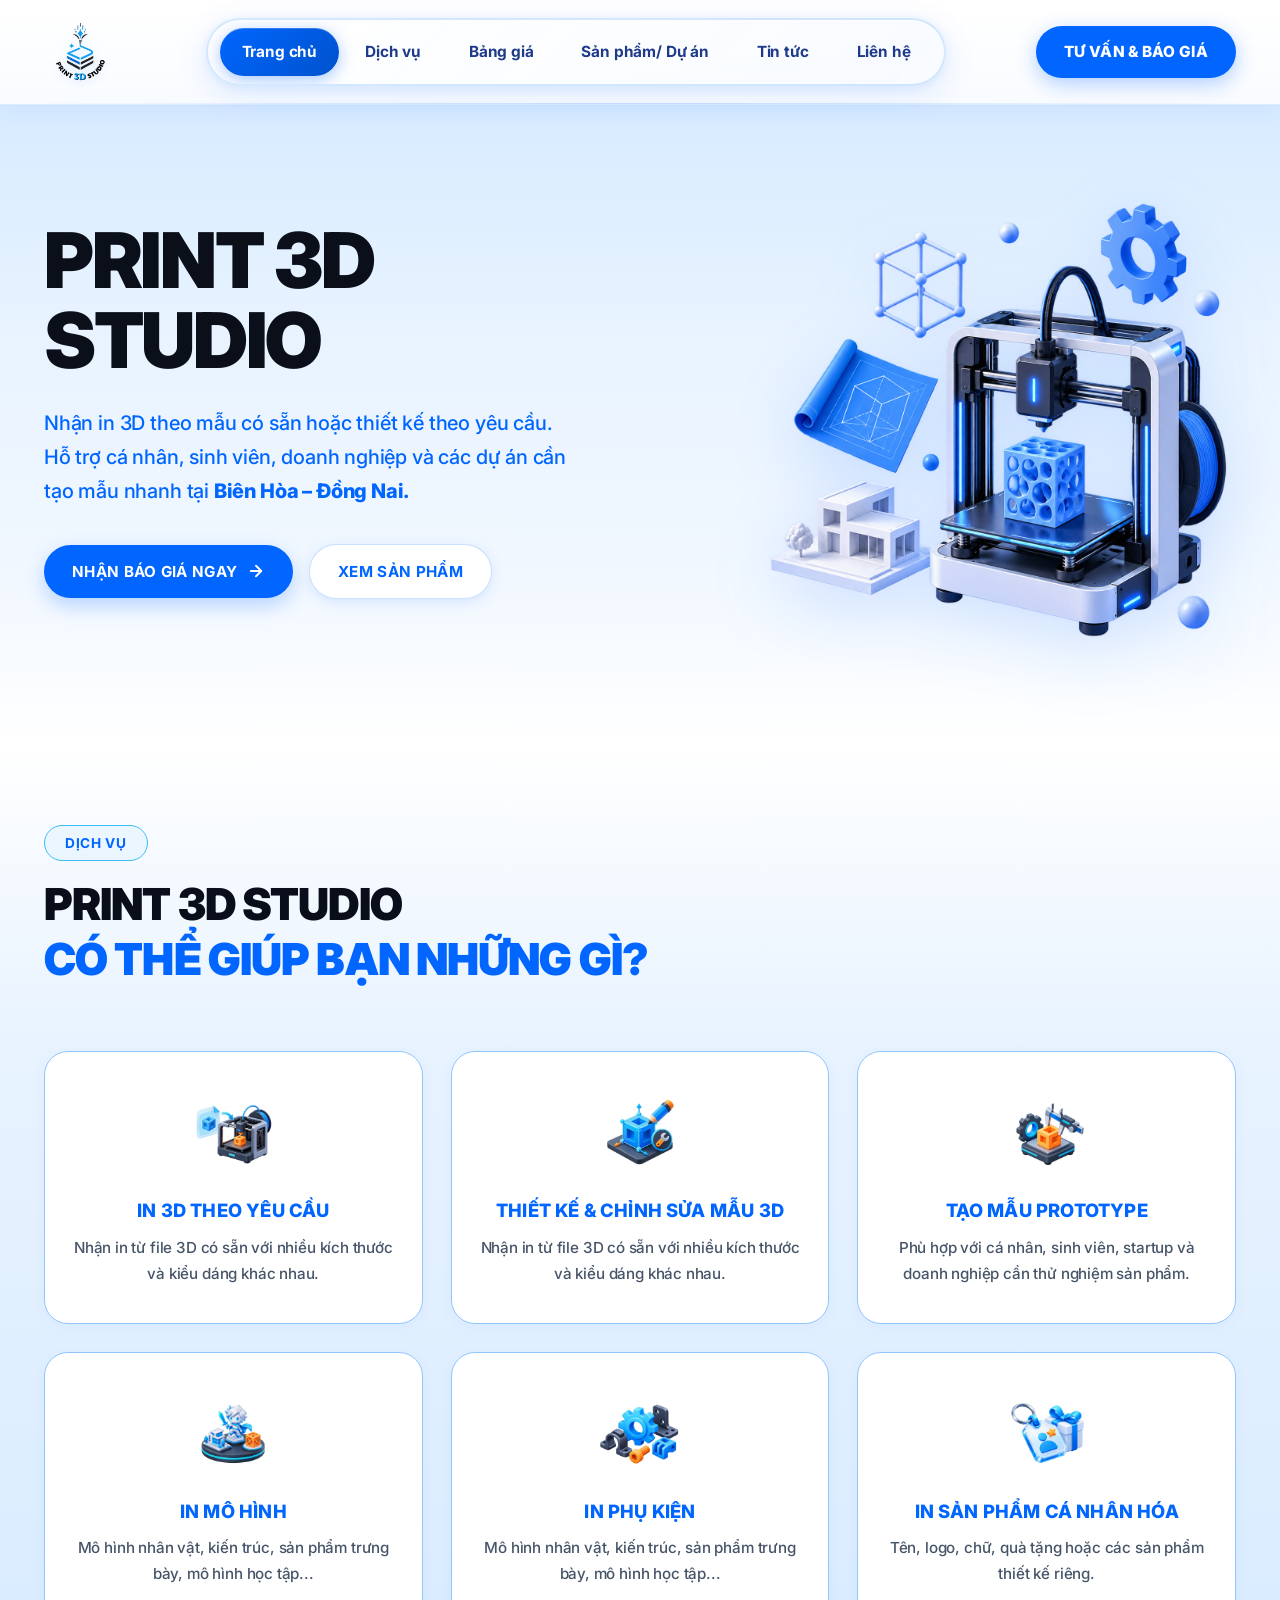
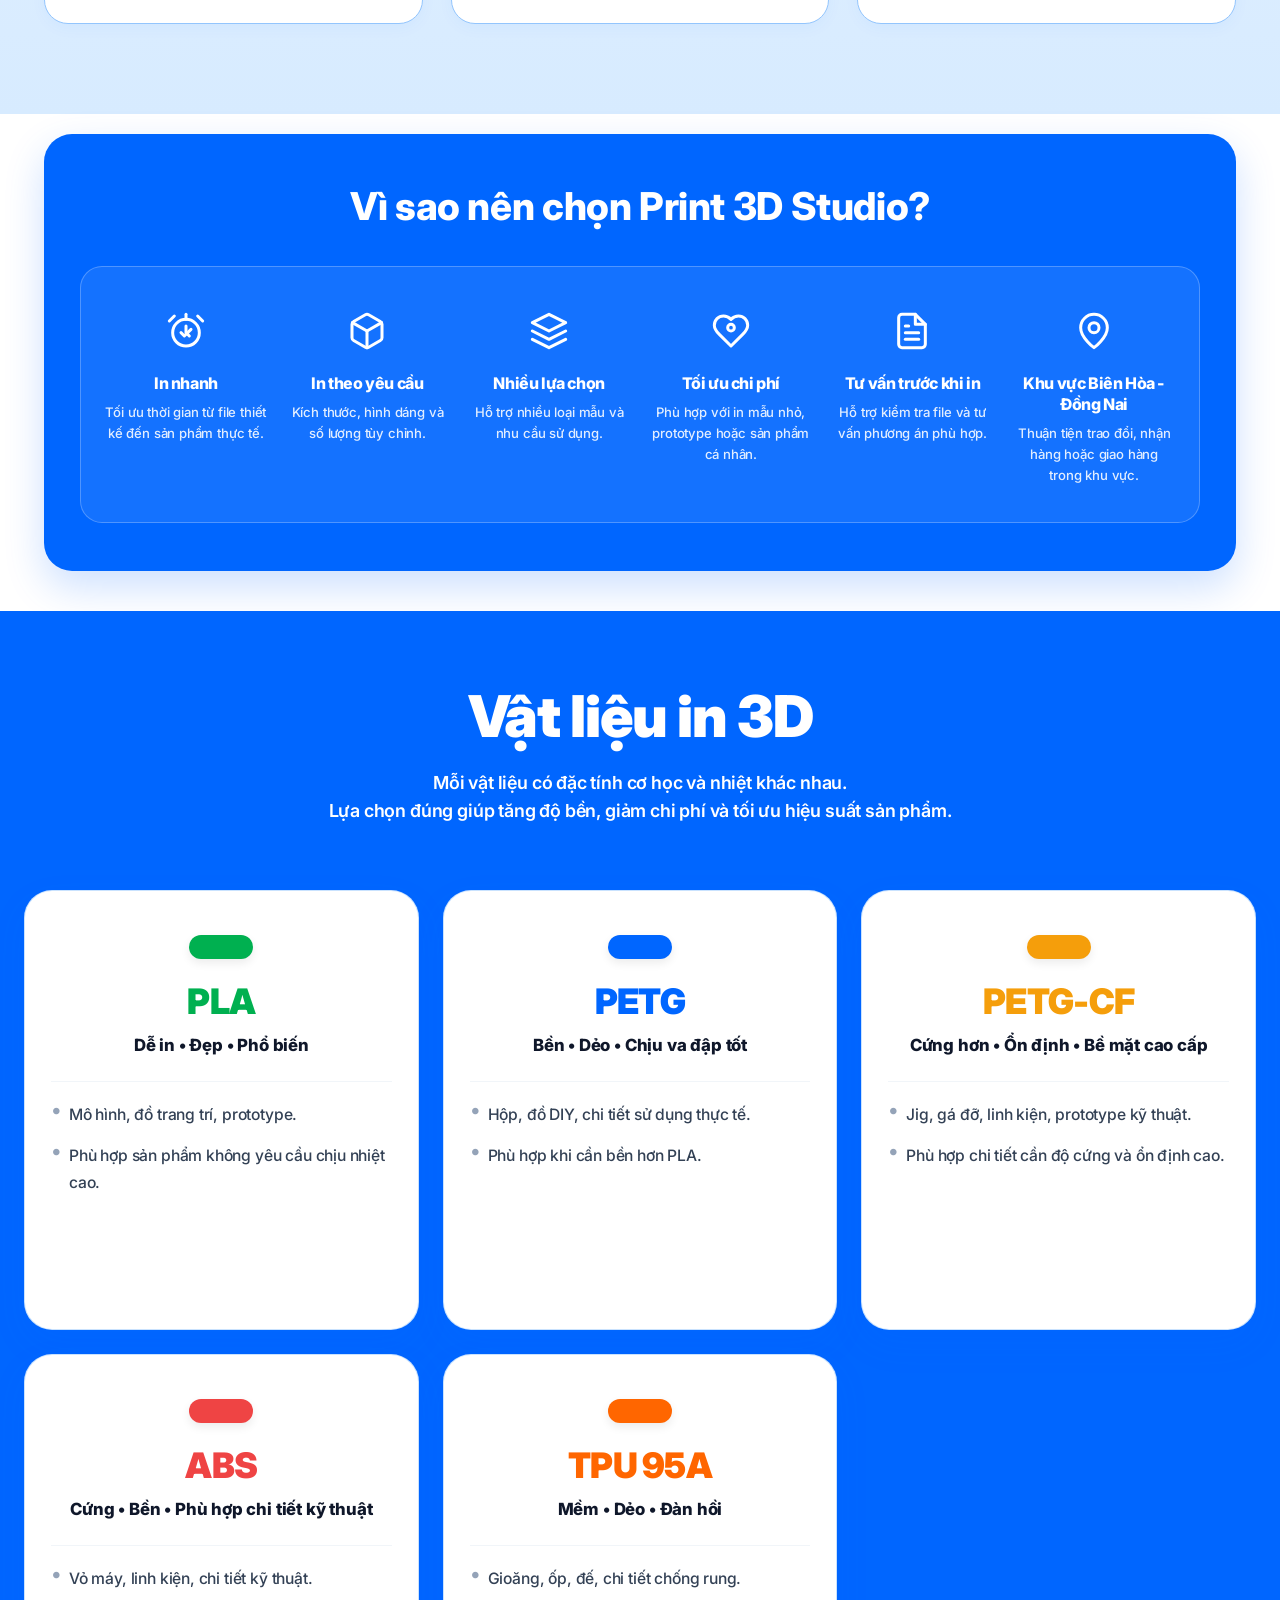
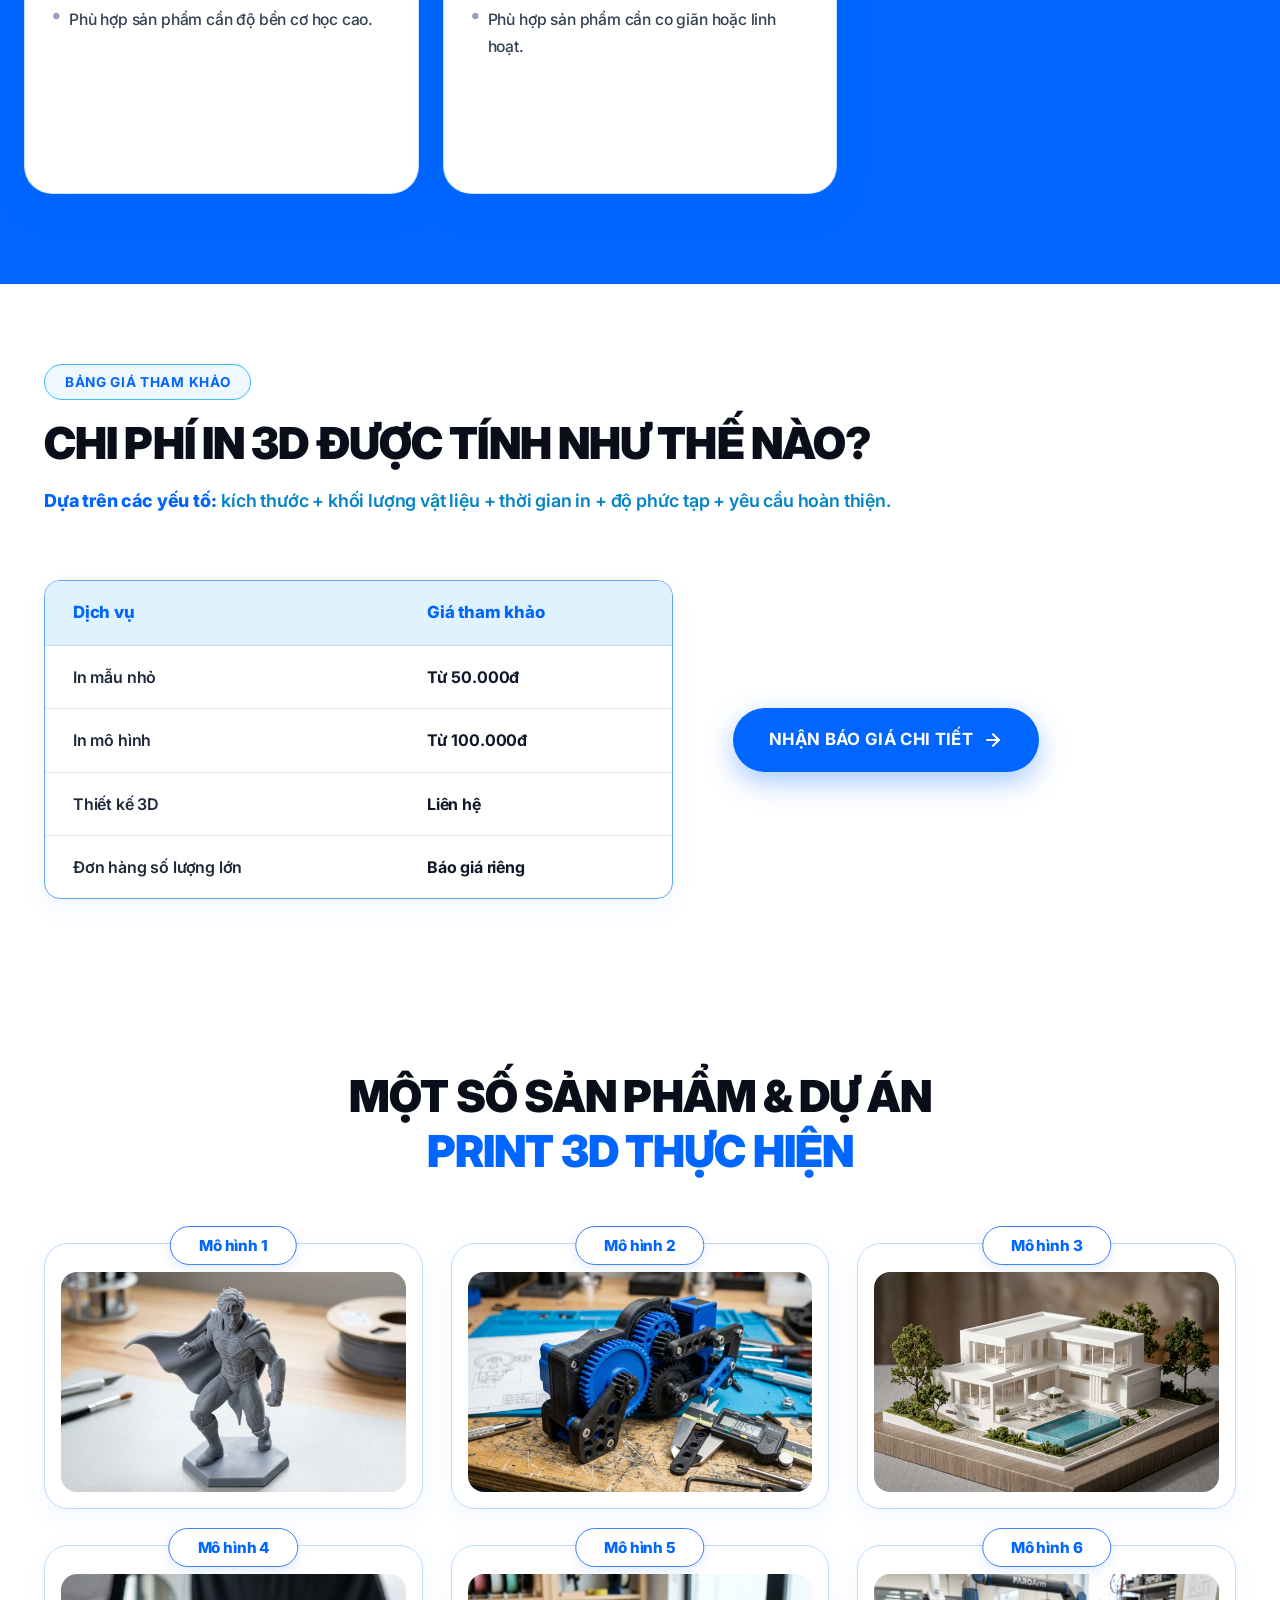
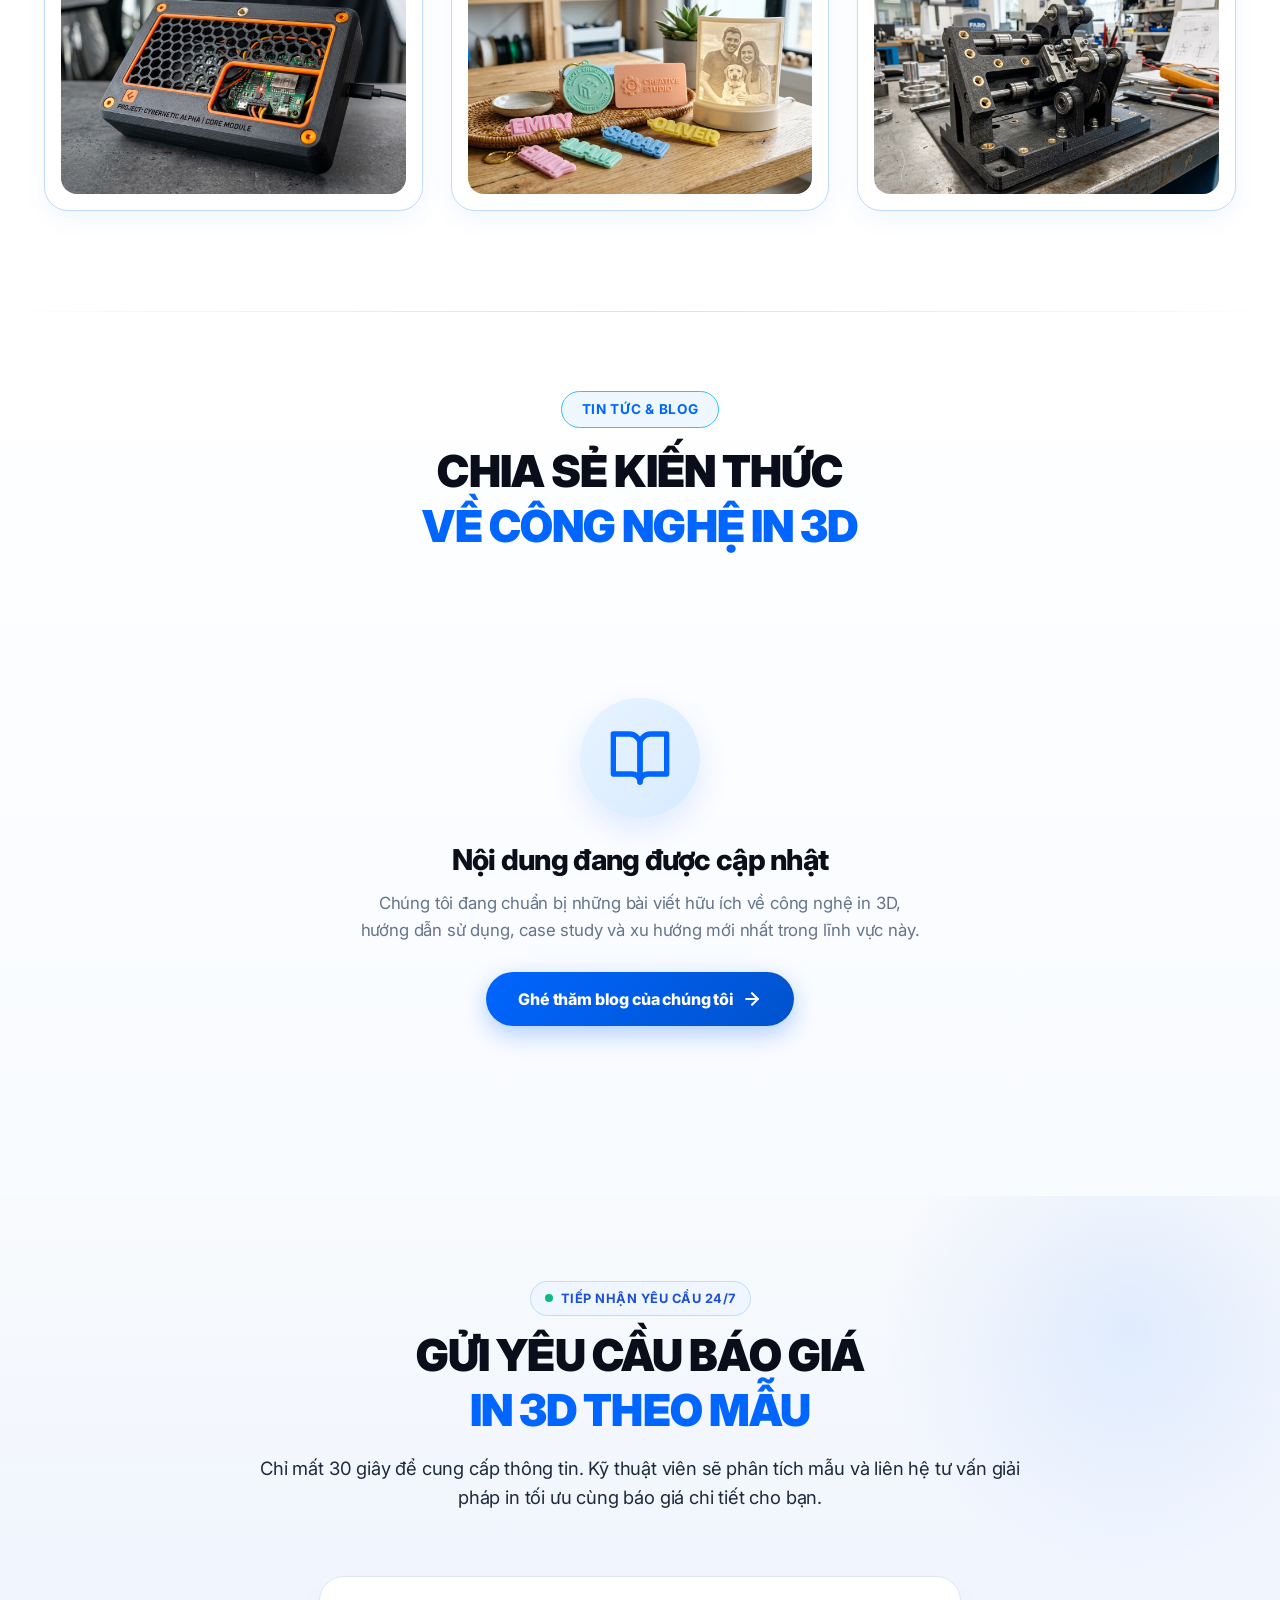
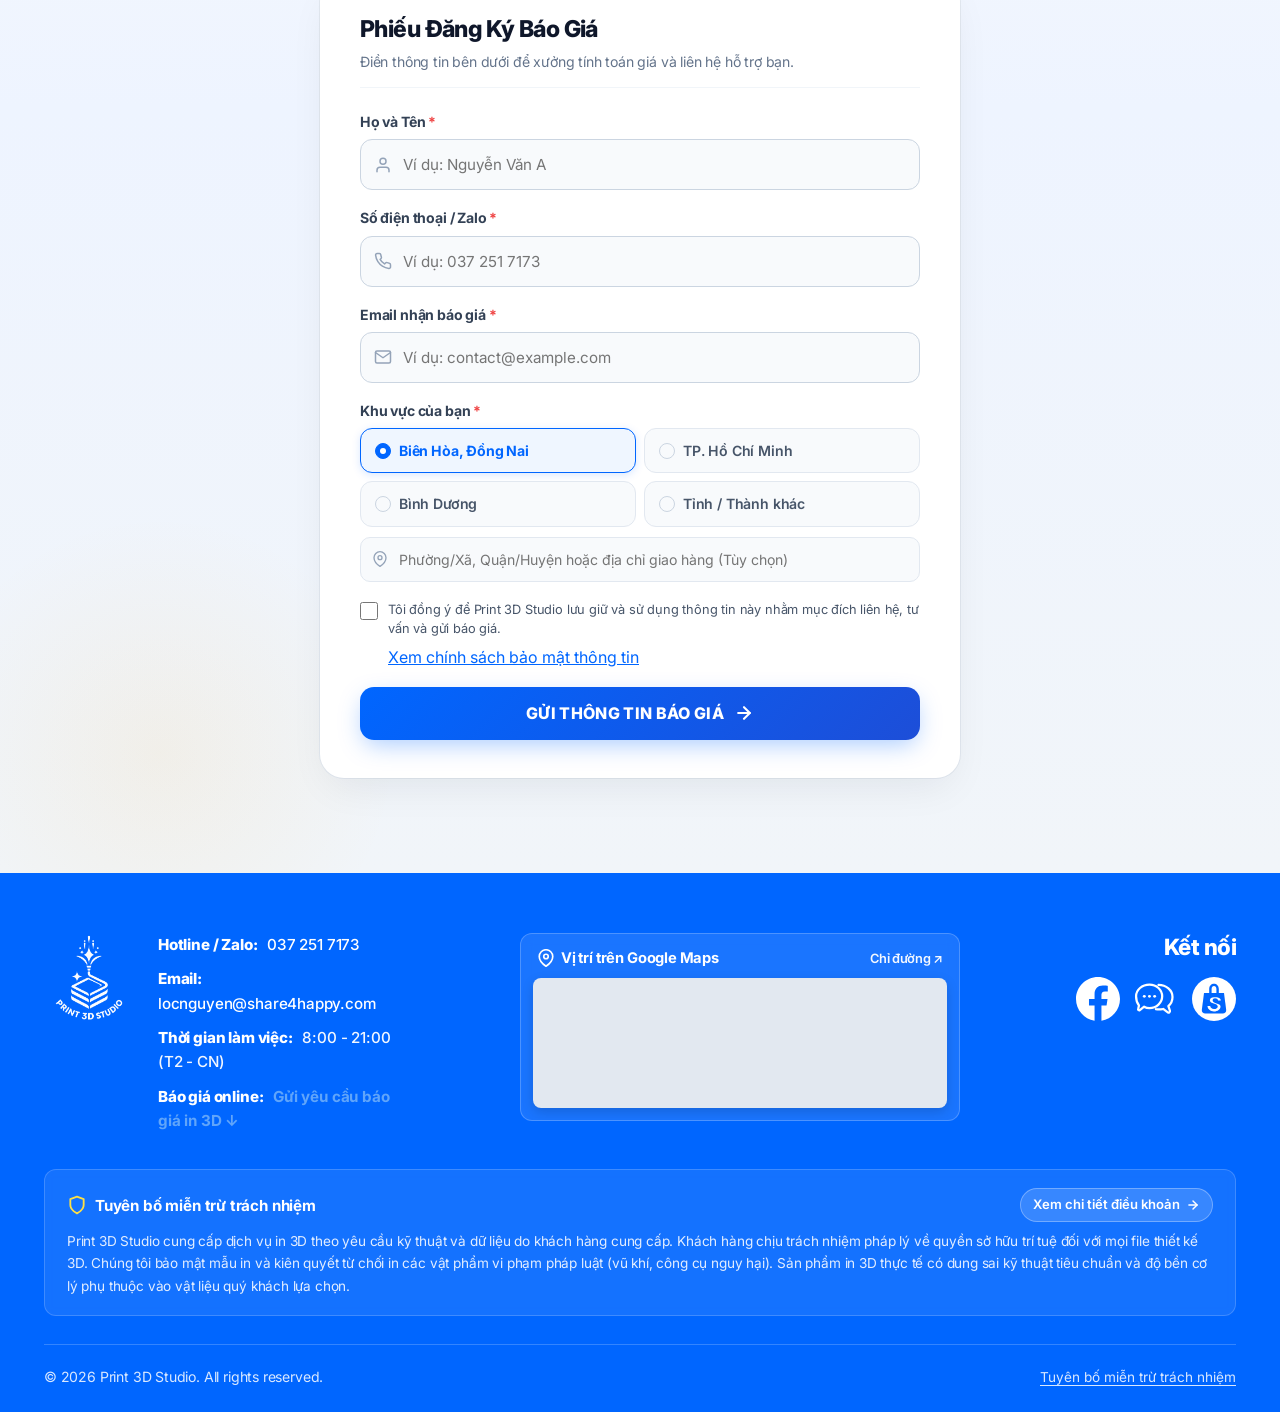
==== commit 6c7b9a76: "fix(layout): center quote form perfectly and bust css cache" ====
--- a/index.html
+++ b/index.html
@@ -52,8 +52,8 @@
   <!-- Favicon -->
   <link rel="icon" type="image/png" href="./asset/images/logo-header.png">
 
-  <!-- Main Stylesheet -->
-  <link rel="stylesheet" href="./css/main.css">
+  <!-- Main Stylesheet (Cache Busting) -->
+  <link rel="stylesheet" href="./css/main.css?v=2.1">
 </head>
 
 <body>
@@ -659,7 +659,7 @@
           </p>
         </div>
 
-        <div class="quote-form-grid">
+        <div class="quote-form-centered">
           <!-- Form Card / Submitted State -->
           <div class="quote-form-col">
             <div class="quote-form-card" id="quoteFormWrapper">
